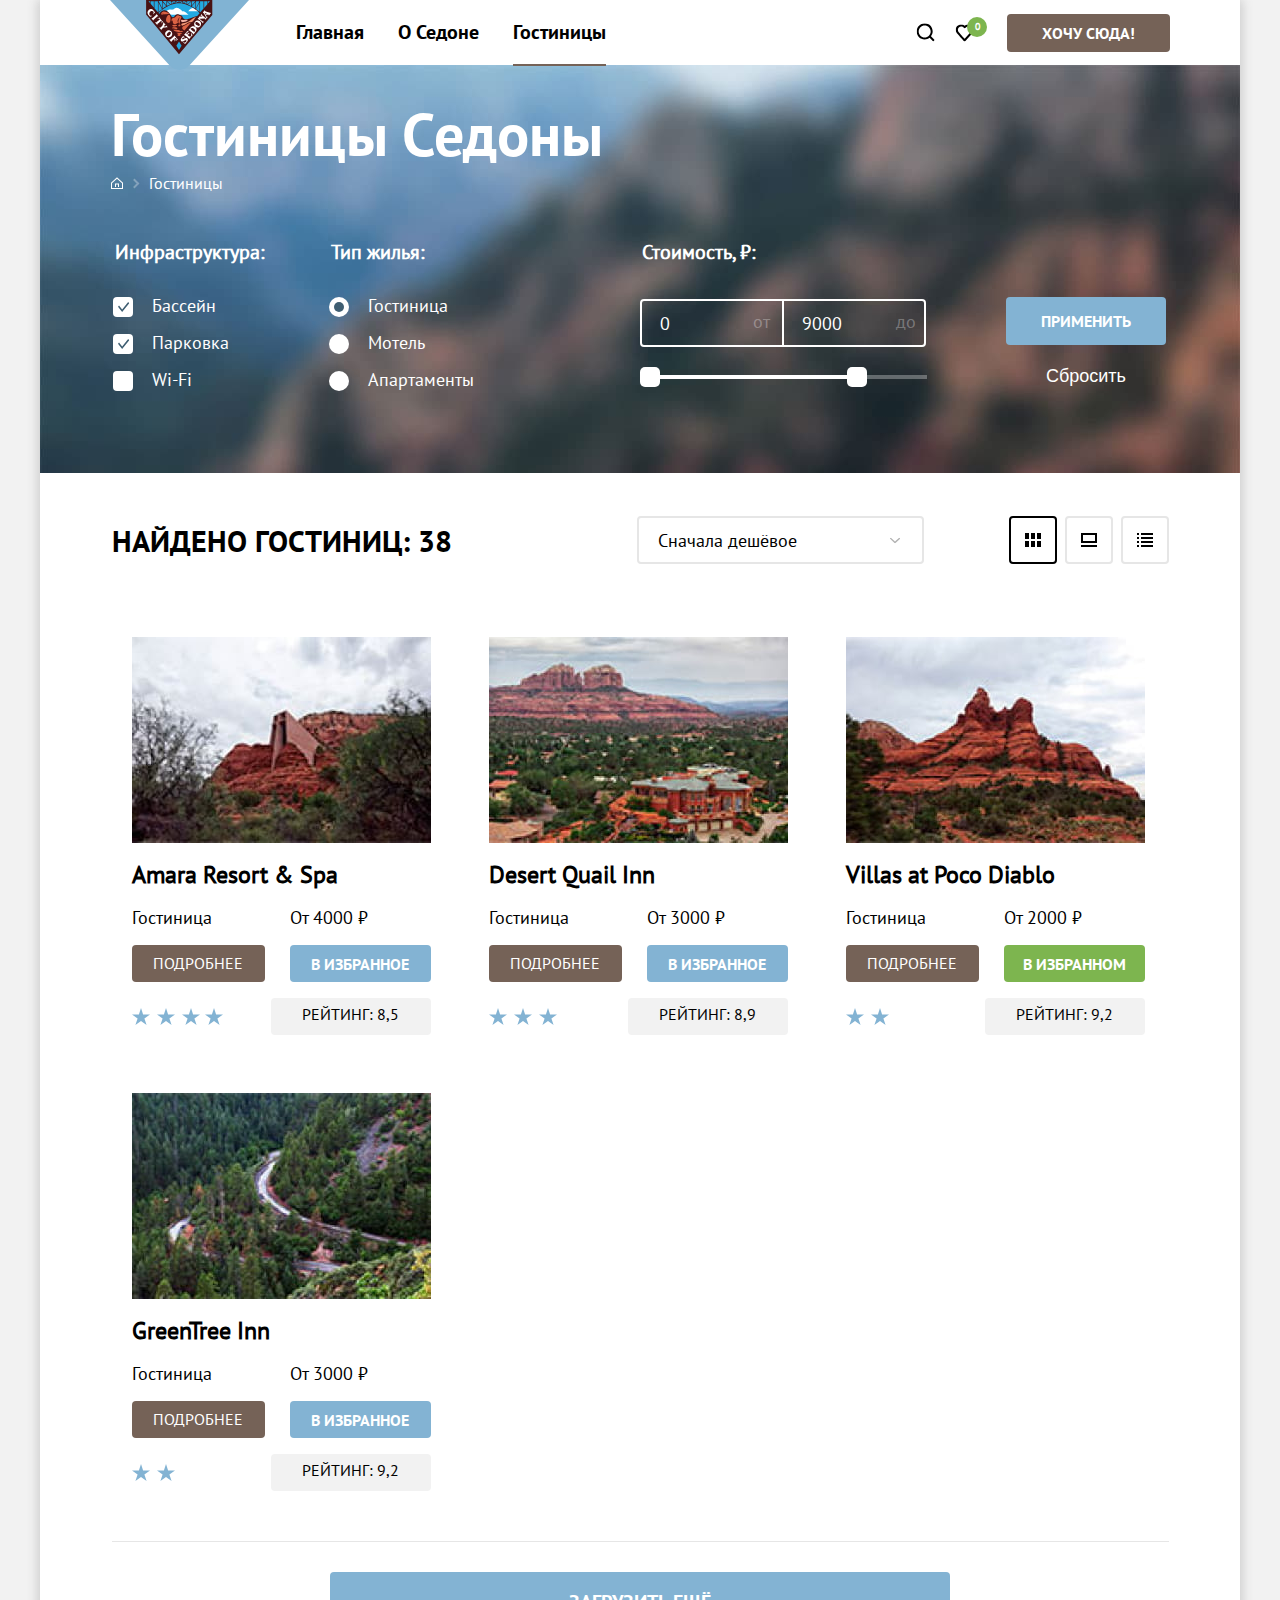
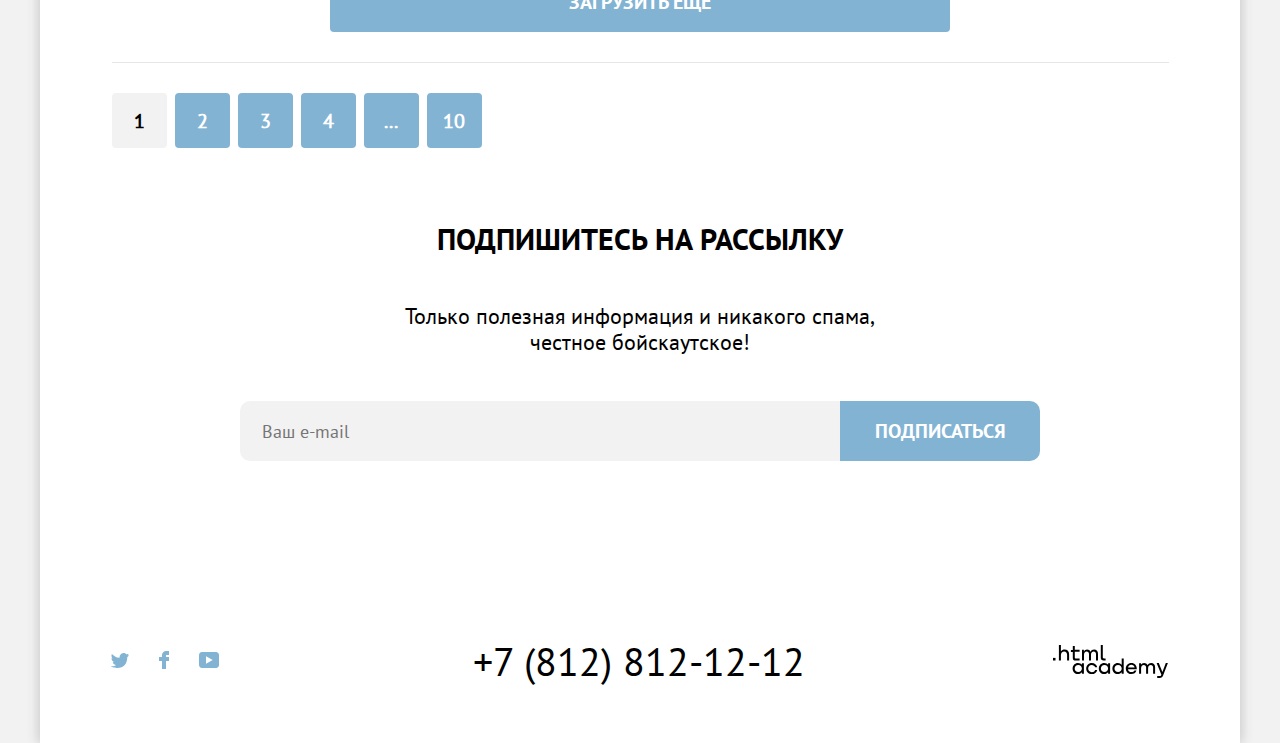
==== catalog.html @ f2a457c6 "Сделала perfectPixel" ====
<!DOCTYPE html>
<html lang="ru">
  <head>
    <meta charset="utf-8">
    <title>Каталог</title>
    <link rel="stylesheet" href="styles/styles.css">
  </head>
  <body>
    <div class="container">
      <header class="page-header">
        <nav class="navigation">
          <a class="logo" href="index.html">
            <span class="visually-hidden">
              Логотип
            </span>
            <img src="image/logo.svg" width="139" height="70" alt="Логотип Седона.">
          </a>
        <ul class="navigation-list">
          <li class="navigation-item">
            <a class="navigation-link" href="index.html">Главная</a>
          </li>
          <li class="navigation-item">
            <a class="navigation-link" href="about.sedona">О Седоне</a>
          </li>
          <li class="navigation-item navigation-item-catalog-current">
            <a class="navigation-link navigation-link-current" href="catalog.html">Гостиницы</a>
          </li>
        </ul>
        <ul class="navigation-user">
          <li class="user-item">
            <a class="navigation-link" href="search.html">
              <span class="visually-hidden">
                Поиск
              </span>
              <svg width="19" height="19" viewBox="0 0 19 19" fill="none" xmlns="http://www.w3.org/2000/svg">
                <g clip-path="url(#clip0_18711_1020)">
                <path d="M18.6821 16.9114L14.9821 13.2114C15.9821 11.9114 16.6821 10.2114 16.6821 8.31142C16.6821 3.91142 13.0821 0.311417 8.68207 0.311417C4.28207 0.311417 0.682068 4.01142 0.682068 8.41142C0.682068 12.8114 4.28207 16.4114 8.68207 16.4114C10.4821 16.4114 12.1821 15.8114 13.5821 14.7114L17.2821 18.4114L18.6821 16.9114ZM8.68207 14.4114C5.38207 14.4114 2.68207 11.7114 2.68207 8.41142C2.68207 5.11142 5.38207 2.41142 8.68207 2.41142C11.9821 2.41142 14.6821 5.11142 14.6821 8.41142C14.6821 11.7114 11.9821 14.4114 8.68207 14.4114Z" fill="black"/>
                </g>
                <defs>
                <clipPath id="clip0_18711_1020">
                <rect width="18" height="18" fill="white" transform="translate(0.682068 0.411423)"/>
                </clipPath>
                </defs>
                </svg>
            </a>
          </li>
          <li class="user-item  user-item-likes">
            <a class="navigation-link" href="#">
              <span class="visually-hidden">
                Нравится
              </span>
              <svg width="19" height="18" viewBox="0 0 19 18" fill="none" xmlns="http://www.w3.org/2000/svg">
                <g clip-path="url(#clip0_18711_1027)">
                <path d="M9.58207 17.4114C9.28207 17.4114 8.98207 17.3114 8.78207 17.0114C3.38207 10.9114 2.08207 9.51142 1.78207 9.11142C1.08207 8.21142 0.682068 7.01142 0.682068 5.81142C0.682068 2.81142 3.08207 0.411423 6.18207 0.411423C7.48207 0.411423 8.68207 0.911423 9.68207 1.71142C10.6821 0.911423 11.9821 0.411423 13.1821 0.411423C16.1821 0.411423 18.6821 2.81142 18.6821 5.81142C18.6821 7.11142 18.1821 8.31142 17.3821 9.21142L10.3821 17.1114C10.1821 17.3114 9.98207 17.4114 9.58207 17.4114ZM3.58207 7.91142C3.88207 8.31142 7.08207 11.9114 9.68207 14.8114L15.8821 7.81142C16.3821 7.31142 16.5821 6.61142 16.5821 5.81142C16.5821 4.01142 15.0821 2.51142 13.2821 2.51142C12.2821 2.51142 11.2821 3.01142 10.5821 3.81142C10.2821 4.11142 9.98207 4.21142 9.68207 4.21142C9.38207 4.21142 9.08207 4.01142 8.88207 3.81142C8.18207 3.01142 7.18207 2.51142 6.18207 2.51142C4.38207 2.51142 2.88207 4.01142 2.88207 5.81142C2.78207 6.71142 3.18207 7.41142 3.58207 7.91142C3.48207 7.91142 3.48207 7.91142 3.58207 7.91142Z" fill="black"/>
                </g>
                <defs>
                <clipPath id="clip0_18711_1027">
                <rect width="18" height="17" fill="white" transform="translate(0.682068 0.411423)"/>
                </clipPath>
                </defs>
              </svg>
            </a>
            <span class="counter">
              0
            </span>
          </li>
          <li  class="user-item">
            <a class="navigation-link navigation-link popup" href="catalog.html">Хочу сюда!</a>
          </li>

        </ul>
      </nav>
      </header>
    <main class="main-container main-inner">
        <section class="filters">
            <h1 class="inner-title">Гостиницы Седоны</h1>
            <ul class="breadcrumbs-list">
                <li class="breadcrumbs-item breadcrumbs-item-main">
                    <a class="breadcrumbs-link" href="index.html">
                        <span class="visually-hidden">Главная</span>
                        <img src="image/nav-home.svg" width="12" height="12" alt="Иконка-дом.">
                    </a>
                </li>
                <li class="breadcrumbs-item">
                    <a class="breadcrumbs-link">Гостиницы</a>
                </li>
            </ul>
            <form class="catalog-filter" action="https://echo.htmlacademy.ru/" method="get">
                <fieldset class="catalog-filter-group infrastructure">
                  <legend class="catalog-filter-title">Инфраструктура:</legend>
                  <ul class="catalog-filter-list">
                    <li class="catalog-filter-item">
                      <label class="control">
                        <input class="visually-hidden control-input" type="checkbox" name="swimming-pool" checked>
                        <span class="control-mark">
                        </span>
                        <span class="control-label">
                          Бассейн
                        </span>
                      </label>
                    </li>
                    <li class="catalog-filter-item">
                      <label class="control">
                        <input class="visually-hidden control-input" type="checkbox" name="parking" checked>
                        <span class="control-mark">
                        </span>
                        <span class="control-label">
                          Парковка
                        </span>
                      </label>
                    </li>
                    <li class="catalog-filter-item">
                      <label class="control">
                        <input class="visually-hidden control-input" type="checkbox" name="wi-fi">
                        <span class="control-mark">
                        </span>
                        <span class="control-label">
                          Wi-Fi
                        </span>
                      </label>
                    </li>
                  </ul>
                </fieldset>
                <fieldset class="catalog-filter-group">
                    <legend class="catalog-filter-title type-housing">Тип жилья:</legend>
                    <ul class="catalog-filter-list">
                        <li class="catalog-filter-item">
                            <label class="control">
                              <input class="visually-hidden control-input" type="radio" name="type-of-accommodation" value="mini-hotel" checked>
                              <span class="control-mark">
                              </span>
                              <span class="control-label">
                                Гостиница
                              </span>
                            </label>
                        </li>
                        <li class="catalog-filter-item">
                            <label class="control">
                              <input class="visually-hidden control-input" type="radio" name="type-of-accommodation" value="hotel">
                              <span class="control-mark">
                              </span>
                              <span class="control-label">
                                Мотель
                              </span>
                            </label>
                        </li>
                        <li class="catalog-filter-item">
                            <label class="control">
                              <input class="visually-hidden control-input" type="radio" name="type-of-accommodation" value="apartments">
                              <span class="control-mark">
                              </span>
                              <span class="control-label">
                                Апартаменты
                              </span>
                            </label>
                        </li>
                    </ul>
                </fieldset>
                <fieldset class="catalog-filter-group price-filter">
                    <legend class="catalog-filter-title title-price">Стоимость, ₽:</legend>
                    <div class="range">
                      <div class="range-wrapper-inputs">
                        <label class="catalog-filter-label">
                          <input class="range-input range-input-min" type="number" min="0" value="0" name="min-price">
                          <span class="explanation">
                            от
                          </span>
                        </label>
                        <label class="catalog-filter-label">
                          <input class="range-input range-input-max" type="number" value="9000" name="max-price">
                          <span class="explanation">
                            до
                          </span>
                        </label>
                      </div>
                      <div class="range-scale">
                        <div class="range-bar">
                          <button class="range-toggle toggle-min">
                            <span class="visually-hidden">Изменить минимальную цену.</span>
                          </button>
                          <button class="range-toggle toggle-max">
                            <span class="visually-hidden">Изменить максимальную цену.</span>
                          </button>
                        </div>
                      </div>
                    </div>
                    </fieldset>
                <div class="button-filters">
                  <button class="button apply-filters" type="submit">Применить</button>
                  <button class="button light" type="reset">Сбросить</button>
                </div>
            </form>
        </section>
        <section class="catalog-hotel">
          <div class="catalog-hotel-management">
            <h2 class="secondary-title catalog-hotel-title">Найдено гостиниц: 38</h2>
            <select class="select-control" aria-label="Сортировка">
                <option value=" option-control cheap">Сначала дешёвое</option>
                <option value="option-control popular">Сначала популярное</option>
                <option value="option-control expensive">Сначала дорогое</option>
            </select>
                <a class="button-view selected" href="#">
                  <svg width="16" height="14" viewBox="0 0 16 14" fill="none" xmlns="http://www.w3.org/2000/svg">
                    <path d="M4 0H0V6H4V0Z" fill="black"/>
                    <path d="M16 0H12V6H16V0Z" fill="black"/>
                    <path d="M10 0H6V6H10V0Z" fill="black"/>
                    <path d="M4 8H0V14H4V8Z" fill="black"/>
                    <path d="M16 8H12V14H16V8Z" fill="black"/>
                    <path d="M10 8H6V14H10V8Z" fill="black"/>
                  </svg>
                </a>
                <a class="button-view" href="#">
                  <svg width="16" height="14" viewBox="0 0 16 14" fill="none" xmlns="http://www.w3.org/2000/svg">
                    <path d="M16 12H0V14H16V12Z" fill="black"/>
                    <path d="M14 2V8H2V2H14ZM16 0H0V10H16V0Z" fill="black"/>
                  </svg>
                </a>
                <a class="button-view" href="#">
                  <svg width="16" height="14" viewBox="0 0 16 14" fill="none" xmlns="http://www.w3.org/2000/svg">
                    <path d="M2 0H0V2H2V0Z" fill="black"/>
                    <path d="M16 0H4V2H16V0Z" fill="black"/>
                    <path d="M2 4H0V6H2V4Z" fill="black"/>
                    <path d="M16 4H4V6H16V4Z" fill="black"/>
                    <path d="M2 8H0V10H2V8Z" fill="black"/>
                    <path d="M16 8H4V10H16V8Z" fill="black"/>
                    <path d="M2 12H0V14H2V12Z" fill="black"/>
                    <path d="M16 12H4V14H16V12Z" fill="black"/>
                  </svg>
                </a>
          </div>
            <ul class="hotel-list">
                <li class="hotel-item">
                  <a class="foto" href="#">
                    <img class="foto-hotel" src="image/Amara Resort & Spa.jpg" width="299" height="206" style="display: block;" alt="фото Амара резорт-спа.">
                  </a>
                  <h3 class="name-hotel">Amara Resort & Spa</h3>
                  <div class="price">
                    <p class="description-hotel">Гостиница</p>
                    <p class="description-hotel">От 4000 <span class="rub">₽</span></p>
                  </div>
                  <div class="link-detailed">
                    <a class="detailed-hotel" href="#">Подробнее</a>
                    <button class="button favourites">В избранное</button>
                  </div>
                  <div class="estimation">
                    <img class="logo-rating" src="image/stars-4.svg" width="91" height="17" alt="четыре звезды.">
                    <span class="raiting">Рейтинг: 8,5</span>
                  </div>
                </li>
                <li class="hotel-item">
                  <figure class="foto">
                    <img class="foto-hotel" src="image/Desert Quail Inn.jpg" width="299" height="206" style="display: block;" alt="фото Дезет Квеил ин.">
                  </figure>
                  <h3 class="name-hotel">Desert Quail Inn</h3>
                  <div class="price">
                    <p class="description-hotel">Гостиница</p>
                    <p class="description-hotel">От 3000 ₽</p>
                  </div>
                  <div class="link-detailed">
                    <a class="detailed-hotel" href="#">Подробнее</a>
                    <button class="button favourites">В избранное</button>
                  </div>
                  <div class="estimation">
                    <img class="logo-rating" src="image/stars-3.svg" width="68" height="17" alt="три звезды.">
                    <span class="raiting">Рейтинг: 8,9</span>
                  </div>
                </li>
                <li class="hotel-item">
                  <figure class="foto">
                    <img class="foto-hotel" src="image/Villas at Poco Diablo.jpg" width="299" height="206" style="display: block;" alt="фото Виллас эт поко диабло.">
                  </figure>
                  <h3 class="name-hotel">Villas at Poco Diablo</h3>
                  <div class="price">
                    <p class="description-hotel">Гостиница</p>
                    <p class="description-hotel">От 2000 ₽</p>
                  </div>
                  <div class="link-detailed">
                    <a class="detailed-hotel" href="#">Подробнее</a>
                    <button class="button favourites active">В избранном</button>
                  </div>
                  <div class="estimation">
                    <img class="logo-rating" src="image/stars-2.svg" width="43" height="17" alt="две звезды.">
                    <span class="raiting">Рейтинг: 9,2</span>
                  </div>
                </li>
                <li class="hotel-item">
                  <figure class="foto">
                    <img class="foto-hotel" src="image/GreenTree Inn.jpg" width="299" height="206" style="display: block;" alt="фото Гринтри ин.">
                  </figure>
                  <h3 class="name-hotel">GreenTree Inn</h3>
                  <div class="price">
                    <p class="description-hotel">Гостиница</p>
                    <p class="description-hotel">От 3000 ₽</p>
                  </div>
                  <div class="link-detailed">
                    <a class="detailed-hotel" href="#">Подробнее</a>
                    <button class="button favourites">В избранное</button>
                  </div>
                  <div class="estimation">
                    <img class="logo-rating" src="image/stars-2.svg" width="43" height="17" alt="две звезды.">
                    <span class="raiting">Рейтинг: 9,2</span>
                  </div>
                </li>
            </ul>
            <div class="pagination-show-more-container">
              <button class="button pagination-show-more" type="button">Загрузить ещё</button>
            </div>
            <ul class="pagination">
              <li class="pagination-item">
                <a class="pagination-link pagination-prev pagination-disabled">1</a>
              </li>
              <li class="pagination-item">
                  <a class="pagination-link" href="#">2</a>
                </li>
                <li class="pagination-item">
                    <a class="pagination-link" href="#">3</a>
                </li>
                <li class="pagination-item">
                    <a class="pagination-link" href="#">4</a>
                </li>
                <li class="pagination-item">
                    <a class="pagination-link" href="#">...</a>
                </li>
                <li class="pagination-item">
                    <a class="pagination-link" href="#">10</a>
                </li>
            </ul>
        </section>
        <section class="subscription-catalog">
            <h2 class="secondary-title subscription-title">Подпишитесь на рассылку</h2>
            <p class="light-note light-note-catalog">
                Только полезная информация и никакого спама, честное бойскаутское!
            </p>
            <form class="subscription-form subscription-form-catalog" action="https://echo.htmlacademy.ru/" method="post">
                <label for="subscription-email">
                    <span class="visually-hidden">
                        email
                    </span>
                </label>
                <input class="field"  placeholder="Ваш e-mail" type="email" name="subscription-email" id="subscription-email">
                <button class="button subscription-email" type="submit">
                    Подписаться
                </button>
            </form>
        </section>
    </main>
    <footer class="page-footer">
      <section class="footer-social">
        <h2 class="social-title">
          <span class="visually-hidden">
            социальные сети
          </span>
        </h2>
        <ul class="footer-social-list">
          <li class="footer-social-item">
            <a class="button-social" href="https://twitter.com/htmlacademy_ru">
              <span class="visually-hidden">Твиттер</span>
              <svg class="footer-social-icon" width="18" height="15" viewBox="0 0 18 15" fill="none" xmlns="http://www.w3.org/2000/svg">
                <g clip-path="url(#clip0_18711_1512)">
                <path d="M11.6 0.200056C13.4 -0.299944 14.8 0.500056 15.4 1.40006C16.1 1.20006 16.8 0.900056 17.5 0.700056C17.5 1.60006 16.9 2.20006 16.6 2.50006C17.3 2.60006 18 1.90006 18 1.90006C17.8 2.90006 16.9 3.70006 16.3 3.90006C16.1 10.7001 13 15.1001 5.7 15.0001C5.1 15.0001 5.8 15.0001 5.2 15.0001C4.8 15.0001 0.8 14.5001 0 13.1001C2.4 13.3001 4.1 12.7001 5 11.9001C4 11.6001 2.1 11.5001 1.8 9.00006C2.2 9.10006 2.4 9.20006 3.1 9.10006C1.8 8.30006 0.4 7.50006 0.5 5.30006C0.8 5.60006 1.6 5.80006 1.9 5.80006C1.1 5.60006 -0.2 2.50006 0.9 0.900056C2.8 2.80006 4.9 4.50006 8.5 4.70006C8.7 2.30006 9.7 0.800056 11.6 0.200056Z" />
                </g>
                <defs>
                <clipPath id="clip0_18711_1512">
                <rect width="18" height="15" />
                </clipPath>
                </defs>
                </svg>
            </a>
          </li>
          <li class="footer-social-item">
            <a class="button-social" href="https://www.facebook.com/htmlacademy">
              <span class="visually-hidden">Фейсбук</span>
              <svg class="footer-social-icon" width="10" height="18" viewBox="0 0 10 18" fill="none" xmlns="http://www.w3.org/2000/svg">
                <path d="M7 0C4.8 0 3 1.8 3 4V6H0V10H3V18H7V10H10V6H7V4H10V0H7Z" />
                </svg>
            </a>
          </li>
          <li class="footer-social-item">
            <a class="button-social" href="https://www.youtube.com/c/HTMLAcademyRUS">
              <span class="visually-hidden">Ютуб</span>
              <svg class="footer-social-icon" width="20" height="16" viewBox="0 0 20 16" fill="none" xmlns="http://www.w3.org/2000/svg">
                <g clip-path="url(#clip0_18711_1528)">
                <path d="M17 0H2.9C1.2 0 0 1.5 0 3.2V12.7C0 14.5 1.2 16 2.9 16H17.2C18.7 16 20.1 14.5 20.1 12.8V3.2C19.9 1.5 18.7 0 17 0ZM7 11.8V4.2L13.7 8L7 11.8Z" />
                </g>
                <defs>
                <clipPath id="clip0_18711_1528">
                <rect width="20" height="16" />
                </clipPath>
                </defs>
                </svg>
            </a>
          </li>
        </ul>
      </section>
      <a class="contacts-phone" href="tel:88128121212">+7 (812) 812-12-12</a>
      <section class="html-link">
        <a class="htmlacademy-link" href="https://htmlacademy.ru/">
          <svg class="htmlacademy-link-icon" width="115" height="34" viewBox="0 0 115 34" fill="none" xmlns="http://www.w3.org/2000/svg">
            <path d="M0 12.9V15.5H2.5V12.9H0Z" />
            <path d="M11.6 4.5C10 4.5 8.80002 5.2 8.00002 6.2H7.90002V0H5.90002V15.5H7.90002V10.2C7.90002 8.1 9.20002 6.6 11.2 6.6C13 6.6 14.1 8 14.1 9.8V15.5H16.1V9.4C16.2 6.4 14.3 4.5 11.6 4.5Z" "/>
            <path d="M26.6 4.79998H21.8V1.09998H19.8V4.89998H17.9V6.89998H19.8V12.9C19.8 14.6 20.8 15.6 22.5 15.6H26.6V13.6H22.9C22.2 13.6 21.8 13.2 21.8 12.5V6.79998H26.6V4.79998Z" />
            <path d="M41.1 4.59998C39.5 4.59998 38.2 5.39998 37.6 6.69998H37.5C36.9 5.49998 35.7 4.59998 34.1 4.59998C32.7 4.59998 31.6 5.39998 31 6.39998H30.9V4.79998H29V15.4H31V9.99998C31 7.99998 32 6.49998 33.6 6.49998C35.1 6.49998 36 7.49998 36 9.09998V15.4H38V9.79998C38 7.39998 39.4 6.49998 40.6 6.49998C42.1 6.49998 43 7.49998 43 9.09998V15.4H45V8.89998C45.1 6.39998 43.6 4.59998 41.1 4.59998Z" />
            <path d="M47.8 12.7C47.8 14.4 48.8 15.4 50.6 15.4H52.6V13.4H50.9001C50.2001 13.4 49.8 13 49.8 12.3V0H47.8V12.7Z" />
            <path d="M28.9 19.7C28 18.6 26.7 17.9 25 17.9C21.9 17.9 19.6 20.2 19.6 23.5C19.6 26.8 21.9 29.1 25 29.1C26.8 29.1 28 28.3 28.8 27.2H28.9V28.8H30.9V18.2H28.9V19.7ZM25.3 27.1C23.1 27.1 21.7 25.5 21.7 23.5C21.7 21.5 23.1 19.9 25.3 19.9C27.5 19.9 28.9 21.5 28.9 23.5C28.9 25.4 27.5 27.1 25.3 27.1Z" />
            <path d="M44.2 22C43.7 19.6 41.5999 17.9 38.7999 17.9C35.3999 17.9 33.2 20.4 33.2 23.5C33.2 26.6 35.3999 29.1 38.7999 29.1C41.5999 29.1 43.7 27.3 44.2 24.9H42.0999C41.6999 26.2 40.3999 27.2 38.7999 27.2C36.5999 27.2 35.2 25.6 35.2 23.6C35.2 21.6 36.5999 20 38.7999 20C40.3999 20 41.5999 21 42.0999 22.2H44.2V22Z" />
            <path d="M55.1 19.7C54.2 18.6 52.9001 17.9 51.2001 17.9C48.1001 17.9 45.8 20.2 45.8 23.5C45.8 26.8 48.1001 29.1 51.2001 29.1C53.0001 29.1 54.2 28.3 55 27.2H55.1V28.8H57.1V18.2H55.1V19.7ZM51.5 27.1C49.3 27.1 47.9001 25.5 47.9001 23.5C47.9001 21.5 49.3 19.9 51.5 19.9C53.7 19.9 55.1 21.5 55.1 23.5C55.1 25.4 53.6 27.1 51.5 27.1Z" />
            <path d="M68.7 19.8C67.8 18.7 66.5 17.9 64.8 17.9C61.7 17.9 59.4 20.2 59.4 23.5C59.4 26.8 61.6 29.1 64.8 29.1C66.5 29.1 67.8 28.3 68.6 27.3H68.7V28.8H70.7V13.4H68.7V19.8ZM65.1 27.1C62.9 27.1 61.5 25.5 61.5 23.5C61.5 21.5 62.9 19.9 65.1 19.9C67.3 19.9 68.7 21.5 68.7 23.5C68.6 25.5 67.2 27.1 65.1 27.1Z" />
            <path d="M78.3 17.9C75 17.9 72.8 20.4 72.8 23.5C72.8 26.5 74.9 29.1 78.3 29.1C80.8 29.1 82.8 27.8 83.5 25.5H81.4C80.9 26.5 79.8 27.1 78.4 27.1C76.5 27.1 75.1 25.8 75 24.2H83.8C84 20.6 81.8 17.9 78.3 17.9ZM78.3 19.8C80 19.8 81.3 20.8 81.6 22.4H75.1C75.4 20.9 76.6 19.8 78.3 19.8Z" />
            <path d="M98.2 17.9C96.6 17.9 95.3 18.7 94.6 19.9H94.5C93.9 18.7 92.7 17.9 91.1 17.9C89.7 17.9 88.6 18.6 88 19.7V18.2H86.1V28.8H88.1V23.4C88.1 21.4 89.1 20 90.7 19.9C92.2 19.9 93.1 20.9 93.1 22.5V28.8H95.1V23.2C95.1 20.8 96.5 19.9 97.7 19.9C99.2 19.9 100.1 20.9 100.1 22.5V28.8H102.1V22.3C102.2 19.7 100.7 17.9 98.2 17.9Z" />
            <path d="M109.4 27L105.8 18.1H103.6L108.4 29.7C108.1 30.6 107.7 30.9 106.7 30.9H104.2V32.9H106.7C108.5 32.9 109.5 32.1 110.2 30.3L114.9 18.1H112.8L109.4 27Z" />
            </svg>
        </a>
      </section>
    </footer>
    <div class="modal-container modal-container-close">
      <div class="modal modal-hotel-search">
        <section class="modal-content">
          <button class="modal-close-button">
            <span class="visually-hidden">Закрыть</span>
          </button>
          <h2 class="modal-title">Поиск гостиницы в Седоне</h2>
          <form class="modal-input-form" action="https://echo.htmlacademy.ru/" method="get">
            <ul class="modal-input-list">
              <li class="modal-input-item data-start">
                <label for="start" class="label-input">
                  Дата заезда:
                </label>
                <div class="modal-input-container">
                  <input class="modal-input modal-input-date" type="date" id="start" name="trip-start" value="27 апреля 2021">
                  <span class="container-calendar">
                    <svg class="calendar" width="15" height="15" viewBox="0 0 15 15" fill="none" xmlns="http://www.w3.org/2000/svg">
                      <path d="M5.5 10C5.8 10 6 9.8 6 9.5C6 9.2 5.8 9 5.5 9C5.2 9 5 9.2 5 9.5C5 9.8 5.2 10 5.5 10Z" />
                      <path d="M14 2H12V0H11V2H4V0H3V2H1C0.4 2 0 2.4 0 3V6V7V14C0 14.5 0.4 15 1 15H14C14.5 15 15 14.5 15 14V7V6V3C15 2.4 14.5 2 14 2ZM14 14H1V7H14V14ZM1 6V3H3V5H4V3H11V5H12V3H14V6H1Z" />
                      <path d="M7.5 10C7.8 10 8 9.8 8 9.5C8 9.2 7.8 9 7.5 9C7.2 9 7 9.2 7 9.5C7 9.8 7.2 10 7.5 10Z" />
                      <path d="M9.5 10C9.8 10 10 9.8 10 9.5C10 9.2 9.8 9 9.5 9C9.2 9 9 9.2 9 9.5C9 9.8 9.2 10 9.5 10Z" />
                      <path d="M5.5 11C5.2 11 5 11.2 5 11.5C5 11.8 5.2 12 5.5 12C5.8 12 6 11.8 6 11.5C6 11.2 5.8 11 5.5 11Z" />
                      <path d="M3.5 10C3.8 10 4 9.8 4 9.5C4 9.2 3.8 9 3.5 9C3.2 9 3 9.2 3 9.5C3 9.8 3.2 10 3.5 10Z" />
                      <path d="M3.5 11C3.2 11 3 11.2 3 11.5C3 11.8 3.2 12 3.5 12C3.8 12 4 11.8 4 11.5C4 11.2 3.8 11 3.5 11Z" />
                      <path d="M7.5 11C7.2 11 7 11.2 7 11.5C7 11.8 7.2 12 7.5 12C7.8 12 8 11.8 8 11.5C8 11.2 7.8 11 7.5 11Z" />
                      <path d="M9.5 11C9.2 11 9 11.2 9 11.5C9 11.8 9.2 12 9.5 12C9.8 12 10 11.8 10 11.5C10 11.2 9.8 11 9.5 11Z" />
                      <path d="M11.5 10C11.8 10 12 9.8 12 9.5C12 9.2 11.8 9 11.5 9C11.2 9 11 9.2 11 9.5C11 9.8 11.2 10 11.5 10Z" />
                      <path d="M11.5 11C11.2 11 11 11.2 11 11.5C11 11.8 11.2 12 11.5 12C11.8 12 12 11.8 12 11.5C12 11.2 11.8 11 11.5 11Z" />
                    </svg>
                  </span>
                </div>
                <span class="comment-message error">
                  Мы не можем отправить вас в прошлое.
                </span>
              </li>
              <li class="modal-input-item data-end">
                <label for="end" class="label-input">
                  Дата выезда:
                </label>
                <div class="modal-input-container">
                  <input class="modal-input modal-input-date" type="date" id="end" name="trip-end" value="1 сентября 2022">
                  <span class="container-calendar">
                    <svg class="calendar" width="15" height="15" viewBox="0 0 15 15" fill="none" xmlns="http://www.w3.org/2000/svg">
                      <path d="M5.5 10C5.8 10 6 9.8 6 9.5C6 9.2 5.8 9 5.5 9C5.2 9 5 9.2 5 9.5C5 9.8 5.2 10 5.5 10Z" />
                      <path d="M14 2H12V0H11V2H4V0H3V2H1C0.4 2 0 2.4 0 3V6V7V14C0 14.5 0.4 15 1 15H14C14.5 15 15 14.5 15 14V7V6V3C15 2.4 14.5 2 14 2ZM14 14H1V7H14V14ZM1 6V3H3V5H4V3H11V5H12V3H14V6H1Z" />
                      <path d="M7.5 10C7.8 10 8 9.8 8 9.5C8 9.2 7.8 9 7.5 9C7.2 9 7 9.2 7 9.5C7 9.8 7.2 10 7.5 10Z" />
                      <path d="M9.5 10C9.8 10 10 9.8 10 9.5C10 9.2 9.8 9 9.5 9C9.2 9 9 9.2 9 9.5C9 9.8 9.2 10 9.5 10Z" />
                      <path d="M5.5 11C5.2 11 5 11.2 5 11.5C5 11.8 5.2 12 5.5 12C5.8 12 6 11.8 6 11.5C6 11.2 5.8 11 5.5 11Z" />
                      <path d="M3.5 10C3.8 10 4 9.8 4 9.5C4 9.2 3.8 9 3.5 9C3.2 9 3 9.2 3 9.5C3 9.8 3.2 10 3.5 10Z" />
                      <path d="M3.5 11C3.2 11 3 11.2 3 11.5C3 11.8 3.2 12 3.5 12C3.8 12 4 11.8 4 11.5C4 11.2 3.8 11 3.5 11Z" />
                      <path d="M7.5 11C7.2 11 7 11.2 7 11.5C7 11.8 7.2 12 7.5 12C7.8 12 8 11.8 8 11.5C8 11.2 7.8 11 7.5 11Z" />
                      <path d="M9.5 11C9.2 11 9 11.2 9 11.5C9 11.8 9.2 12 9.5 12C9.8 12 10 11.8 10 11.5C10 11.2 9.8 11 9.5 11Z" />
                      <path d="M11.5 10C11.8 10 12 9.8 12 9.5C12 9.2 11.8 9 11.5 9C11.2 9 11 9.2 11 9.5C11 9.8 11.2 10 11.5 10Z" />
                      <path d="M11.5 11C11.2 11 11 11.2 11 11.5C11 11.8 11.2 12 11.5 12C11.8 12 12 11.8 12 11.5C12 11.2 11.8 11 11.5 11Z" />
                    </svg>
                  </span>
                </div>
                <span class="comment-message">
                  На эти даты есть свободные номера. Пока есть.
                </span>
              </li>
              <li class="modal-input-item item-adults">
                <label for="number-adults" class="label-input">
                  Взрослые:
                </label>
                <div class="modal-input-container">
                  <button class="modal-input-minus">
                    <svg  class="icon-modal-minus icon-modal-input" width="13" height="1" viewBox="0 0 13 1" fill="none" xmlns="http://www.w3.org/2000/svg">
                      <path d="M0 0L0 1L13 1V0L0 0Z" />
                    </svg>
                  </button>
                  <input class="modal-input modal-input-number" type="number" id="number-adults" name="number-adults" min="1" value="2">
                  <button class="modal-input-plus">
                    <svg class="icon-modal-plus icon-modal-input" width="13" height="13" viewBox="0 0 13 13" fill="none" xmlns="http://www.w3.org/2000/svg">
                        <path d="M13 6H7V0H6V6H0V7H6V13H7V7H13V6Z" />
                      </svg>
                  </button>
                </div>
                </li>
              <li class="modal-input-item item-children">
                <span class="form-label form-label-icon">
                  <label for="number-children" class="label-input">
                    Дети:
                  </label>
                  <span class="tooltip">
                    <button class="tooltip-toggle" type="button" aria-labelledby="tooltip-label">
                      <svg class="tooltip-icon" width="25" height="25" fill="none" xmlns="http://www.w3.org/2000/svg">
                        <circle cx="12.5" cy="12.5" r="12.5" />
                        <g clip-path="url(#a)" fill="#fff">
                          <path d="M12 17h1v-6h-1v6ZM13 8h-1v1h1V8Z"/>
                        </g>
                        <defs>
                          <clipPath id="a">
                            <path fill="#fff" transform="translate(12 8)" d="M0 0h1v9H0z"/>
                          </clipPath>
                        </defs>
                      </svg>
                    </button>
                    <span class="tooltip-text" role="tooltip" id="tooltip-label">
                      Укажите количество детей, которые будут с вами, возраст которых от 6 до 18 лет. Дети до 6 лет размещаются бесплатно.
                    </span>
                  </span>
                </span>
                <div class="modal-input-container">
                  <button class="modal-input-minus">
                    <svg  class="icon-modal-minus icon-modal-input" width="13" height="1" viewBox="0 0 13 1" fill="none" xmlns="http://www.w3.org/2000/svg">
                      <path d="M0 0L0 1L13 1V0L0 0Z" />
                    </svg>
                  </button>
                  <input class="modal-input modal-input-number" type="number" id="number-children" name="number-children" min="0" value="1">
                  <button class="modal-input-plus">
                    <svg class="icon-modal-plus icon-modal-input" width="13" height="13" viewBox="0 0 13 13" fill="none" xmlns="http://www.w3.org/2000/svg">
                        <path d="M13 6H7V0H6V6H0V7H6V13H7V7H13V6Z" />
                      </svg>
                  </button>
                </div>
              </li>
              <li class="modal-input-item item-submit">
                <input class="modal-input-submit" type="submit" name="send-data" value="Найти">
              </li>
            </ul>
          </form>
        </section>
      </div>
    </div>
  </div>
  </body>
</html>
---- styles/styles.css ----
@font-face {
  font-family: ptsans-400;
  font-weight: 400;
  font-style: normal;
  src: url("../fonts/ptsans-400.woff2") format("woff2");
  font-display: swap;
}
@font-face {
  font-family: ptsans-700;
  font-weight: 700;
  font-style: normal;
  src: url("../fonts/ptsans-700.woff2") format("woff2");
  font-display: swap;
}
@font-face {
  font-family: ptsans-400;
  font-weight: 400;
  font-style: italic;
  src: url("../fonts/ptsans-400.woff2") format("woff2");
  font-display: swap;
}
@font-face {
  font-family: ptsans-400;
  font-weight: 700;
  font-style: italic;
  src: url("../fonts/ptsans-700.woff2") format("woff2");
  font-display: swap;
}
body {
  margin: 0;
  display: flex;
  flex-direction: column;
  min-height: 100%;
  font-family: ptsans-400, sans-serif;
  font-size: 18px;
  line-height: 21px;
  background: #F2F2F2;
  color: #000000;
  text-align: center;
}
.visually-hidden {
  position: absolute;
  width: 1px;
  height: 1px;
  margin: -1px;
  padding: 0;
  border: 0;
  clip: rect(0 0 0 0);
  overflow: hidden;
}
.page-header {
  background: #FFFFFF;
  color: #000000;
  font-weight: 700;
  font-size: 20px;
  line-height: 26px;
}
.advantages-list{
  list-style-type:none;
  display: flex;
  flex-wrap: wrap;
  padding: 80px 0 0 0;
  margin: 0;
}
.advantage-picture {
  width: 800px;
  height: 384px;
  margin: 0px;
}
.advantage-picture img {
  width: 100%;
}
.block-advantage {
  display: flex;
}
.advantages-mini {
  list-style-type:none;
  display: flex;
  padding: 0px;
}
.footer-social-list{
  list-style-type:none;
  margin: 35px auto 55px 56px ;
  padding: 0;
  max-width: 157px;
  display: flex;
  flex-wrap: wrap;
  box-sizing: border-box;
}
.footer-social-item {
  display: flex;
  justify-content: space-between;
  box-sizing: border-box;
}
.button-social {
  padding: 15px 15px 15px 15px;
}
.htmlacademy-link {
  display: block;
  padding: 10px 10px 10px 10px;
  margin: 34px 62px 34px 0;
  box-sizing: border-box;
}
.subscription {
  min-height: 411px;
  background-color: #81B3D3;
  color: #ffffff;
  background-image: url("../image/background-mailing.jpg");
  background-size: 100% auto;
  background-repeat: no-repeat;
}
.subscription-catalog{
  color:#000000;
  background-size: 100% auto;
  background-repeat: no-repeat;
  background-color: #FFFFFF;
}
.field{
  background: #F2F2F2;
  border-radius: 10px 0 0 10px;
  border: 0;
  padding: 0 0 0 22px;
  height: 60px;
  font-family: ptsans-400, sans-serif;
  font-size: 18px;
  margin-right: 0;
}
.filters {
  min-height: 408px;
  background-color: #81B3D3;
  color: #ffffff;
  background-image: url("../image/catalog-background.jpg");
  background-size: 100% auto;
  background-repeat: no-repeat;
  text-align: left;
  font-weight: 400;
  padding: 0 71px;
}
.secondary-title {
  text-transform:uppercase;
  font-size: 30px;
  line-height: 36px;
  margin: 0 auto;
}
.sedona-title {
  padding-top: 63px;
  width: 720px;
  font-family: "ptsans-700", sans-serif;
}
.interested-title {
  padding-top: 91px;
}
.subscription-title{
  padding-top: 73px;
  font-family: "ptsans-700", sans-serif;
}
.subscription-title-catalog {
  padding-top: 94px;
  font-family: "ptsans-700", sans-serif;
  font-size: 30px;
  line-height: 36px;
}
.dark-note {
  margin: 0 auto;
  padding-top: 31px;
  font-size: 22px;
  line-height: 36px;
}
.inner-title {
  font-family: "ptsans-700", sans-serif;
  font-size: 60px;
  line-height: 68px;
  margin: 0;
  padding-top: 35px;
}
.breadcrumbs-list{
  font-size: 16px;
  line-height: 21px;
  list-style-type:none;
  display: flex;
  margin: 0;
  padding: 0;
  padding-top: 5px;
}
.catalog-filter-title{
  font-weight: 700;
  font-size: 20px;
  line-height: 26px;
}
.catalog-filter-list{
  list-style-type:none;
  padding-left: 0;
  margin-top: 30px;
}
.catalog-filter-item:not(:last-child) {
  padding-bottom:16px ;
}
.control-input{
  font-size: 18px;
  line-height: 23px;
  margin-right: 19px;
}
.note {
  font-size: 22px;
  line-height: 36px;
  color: #333333;
}
.light-note{
  font-size: 22px;
  line-height: 26px;
  max-width: 720px;
  margin: 0 auto;
  padding-top: 29px;
  padding-bottom:46px;
  width: 475px;
}
.light-note-catalog {
  margin: 0 auto;
  padding-top: 46px;
  padding-bottom:46px;
}
.catalog-hotel {
  text-align: left;
  width: 1057px;
  margin: 0 auto;
}
.catalog-hotel-title{
  margin: 0;
  display: block;
  margin: auto auto auto 0;
  line-height: 39px;
  font-size: 30px;
  font-family: "ptsans-700", sans-serif;
}
.select-control {
  box-sizing: border-box;
  margin-right: 85px;
  width: 287px;
  padding: 12px 75px 13px 19px;
  font: inherit;
  font-size: 18px;
  border: 2px solid #E6E6E6;
  border-radius: 4px;
  appearance: none;
  background-color: #FFFFFF;
  background-image: url("../image/arrow-select.svg");
  background-repeat: no-repeat;
  background-size: 12px 7px;
  background-position: right 21px center;
  -webkit-appearance: none;
  height: 48px;
}

.select-control:hover,
.select-control:focus {
  border: 2px solid #83B3D3;
}
.select-control:active {
  color: #E6E6E6;
  border: 2px solid #E6E6E6;
}
.light-text {
  background: #83B3D3;
  color: #FFFFFF;
  width: 400px;
  min-height: 384px;
  display: flex;
  flex-direction: column;
  padding-left: 90px;
  padding-right: 90px;
  box-sizing: border-box;
  justify-content: center;
}
.advantages-description {
  line-height: 21px;
  margin: 30px 0;
}
.advantages-description-black {
  margin: 20px 0 ;
}
.advantages-big{
  display: flex;
  flex-wrap: wrap;
}
.advantages-bridge {
  display: flex;
}
.dark-text {
  color:#000000;
  width: 400px;
  min-height: 384px;
  display: flex;
  flex-direction: column;
  box-sizing: border-box;
  justify-content: center;
}
.advantages-title {
  text-transform:uppercase;
  width: 200px;
  align-self: center;
  line-height: 28px;
  font-size: 24px;
  font-family: "ptsans-700", sans-serif;
  margin: 30px 0;
}
.advantages-title-black {
  width: 140px;
  margin-top: 23px;
  margin-bottom: 0;
}
.advantages-item-icon {
  align-self: center;
}
.advantages {
  background-color: #ffffff;
  margin:0;
}
.welcome {
  margin-top: -30px;
}
.promo{
  background-color: #E5E5E5;
  background: url("../image/polygonal.svg"), url("../image/background-welcome-sedona.jpg");
  background-repeat: no-repeat, no-repeat;
  background-position: left bottom 0, top center;
  background-size: 100% 57px, 100%;
  min-height: 485px;
  display: flex;
  justify-content: center;
  align-items: center;
}
.light-background{
  background: rgba(131, 179, 211, 0.12);
}
.translucent-background{
  background-color: rgba(131, 179, 211, 0.2);
}
.hotel-search-button{
  background-color: #756257;
  color: #FFFFFF;
  text-decoration: none;
  font-size: 20px;
  line-height: 36px;
  text-transform: uppercase;
  width: 575px;
  height: 60px;
  display: block;
  margin: 0 auto 91px;
  padding:15px 0 15px 0;
  box-sizing:border-box;
  text-align: center;
  border-radius: 10px;
}
.hotel-search-description{
  font-size: 22px;
  line-height: 26px;
  max-width: 580px;
  margin: 0 auto;
  padding-top: 29px;
  padding-bottom: 56px;
}
.hotel-search {
  background-color: #ffffff;
}
.apply-filters{
  font-family: "ptsans-700", sans-serif;
  font-weight: bold;
  font-size: 16px;
  line-height: 21px;
  text-transform: uppercase;
  background-color:#83B3D3;
  border:none;
  border-radius: 4px;
}
.light {
  font-size: 18px;
}
.contacts-phone{
  background: #FFFFFF;
  color: #000000;
  text-decoration: none;
  font-size: 40px;
  line-height: 40px;
  max-width: 720px;
  margin-top: 40px;
  max-height: 50px;
  box-sizing: border-box;
}
.hotel-list {
  list-style-type:none;
  display: flex;
  flex-wrap:wrap;
  margin: 0 0 30px 0;
  padding: 0;
  display: grid;
  grid-template-columns: 339px 339px 339px;
  gap: 18px;
}
.hotel-item{
  max-width: 339px;
  padding: 20px;
  display: grid;
  gap:16px;
}
.foto {
  margin: 0;
  display: block;
}
.name-hotel{
  font-weight: 700;
  font-size: 24px;
  line-height: 31px;
  margin: 0;
}
.description-hotel{
  font-family: "ptsans-400", sans-serif;
  font-size: 18px;
  line-height: 23px;
  margin: 0;
}
.raiting{
  font-size: 16px;
  line-height: 18px;
  text-transform: uppercase;
  background: #F2F2F2;
  width: 160px;
  height: 37px;
  border-radius: 4px;
  text-align: center;
  padding-top: 7px;
  box-sizing: border-box;
}
.detailed-hotel{
  font-size: 16px;
  line-height: 21px;
  text-transform: uppercase;
  text-decoration: none;
  background: #756257;
  color: #FFFFFF;
  height: 37px;
  display: flex;
  justify-content: center;
  align-items: center;
  border-radius: 4px;
}
.detailed-hotel:hover {
  background-color:  #615048;
}
.detailed-hotel:focus {
  background-color:  #615048;
  outline: 3px solid #83B3D3;
}
.detailed-hotel:active {
  background-color:  #615048;
  color: rgba(255, 255, 255, 0.3);
}
.estimation {
  display: grid;
  grid-template-columns: auto 160px;
  align-items: center;
}
.favourites{
  font-size: 16px;
  line-height: 18px;
  text-transform: uppercase;
  text-decoration: none;
  background-color:#83B3D3;
  color: #FFFFFF;
  border: none;
  border-radius: 4px;
  font-family: "ptsans-700", sans-serif;
}
.favourites.active {
  background-color: #7DB54F;
}
.favourites:hover {
  background-color: #68A2CA;
  border: 1px solid #756257;
}
.favourites:focus {
  background-color: #68A2CA;
  border: 3px solid #756257;
}
.favourites:active {
  background-color: #68A2CA;
  border: 1px solid #756257;
  color: rgba(255, 255, 255, 0.3);
}
.favourites.active:hover {
  background-color: #6C9E42;
  border: none;
}
.favourites.active:focus {
  background-color: #6C9E42;
}
.favourites.active:active {
  background-color: #6C9E42;
  color: rgba(255, 255, 255, 0.3);
  border: none;
}
.pagination-link:hover {
  background-color: #68A2CA;
}
.pagination-link:focus {
  background-color: #68A2CA;
  border: 3px solid #756257;
  box-sizing: border-box;
}
.pagination-link:active {
  background-color: #68A2CA;
  color: rgba(255, 255, 255, 0.3);
}
.pagination-show-more{
  display: block;
  box-sizing: border-box;
  width: 620px;
  height: 60px;
  background-color:#83B3D3;
  color: #FFFFFF;
  text-transform: uppercase;
  text-decoration: none;
  font-weight: 700;
  font-size: 20px;
  line-height: 26px;
  margin: 30px auto;
  border: none;
  border-radius: 4px;
  font-family: "ptsans-700", sans-serif;
}
.pagination-show-more-container {
  border-top: 1px solid #E6E6E6;
  border-bottom: 1px solid #E6E6E6;
}
.pagination{
  list-style-type:none;
  display: flex;
  flex-wrap: wrap;
  padding: 0;
  margin: 30px 0 0 0;
}
.pagination-item:not(:last-child) {
  margin-right: 8px;
}
.pagination-item .pagination-disabled{
  color: #000000;
  background-color:#F2F2F2;
}
.pagination-link {
  box-sizing: border-box;
  width: 55px;
  height: 55px;
  background-color: #83B3D3;
  color: #FFFFFF;
  text-decoration: none;
  font-weight: 700;
  font-size: 20px;
  line-height: 26px;
  text-transform: uppercase;
  text-decoration: none;
  display: flex;
  align-items: center;
  justify-content: center;
  border-radius: 4px;
}
html {
  height: 100%;
}
.main-container {
  flex-grow: 1;
  margin-top: -4px;
}
.navigation {
  display: flex;
  width: 1060px;
  margin: 0 auto;

}
.logo {
  margin: 0;
  margin-bottom: -7px;
  cursor: pointer;
}
.navigation-list {
  padding: 0;
  max-width: 500px;
  margin: 0 auto 0 30px;
  list-style-type:none;
  display: flex;
  flex-wrap: wrap;
}
.navigation-user {
  padding: 0;
  margin: 0;
  max-width: 300px;
  display: flex;
  flex-wrap: wrap;
  list-style-type:none;
  justify-content: flex-end;
  align-content: center;
}
.navigation-user .navigation-link {
  padding: 15px 10px;
}
.navigation-link {
  font-family: "ptsans-700", sans-serif;
  background: #FFFFFF;
  color: #000000;
  text-decoration: none;
  display: block;
  margin: 0;
  padding:19px 17px;
  display: block;
}
.navigation-link.popup {
  font-size: 16px;
  line-height: 20px;
  background-color: #756257;
  color: #FFFFFF;
  text-transform:uppercase;
  padding: 9px 35px;
  margin:7px 0 0 20px;
  border-radius: 4px;
}
.container {
  width: 1200px;
  margin: 0 auto;
  background-color: #ffffff;
  box-shadow: 3px 0 10px #D3D3D3, -3px 0 10px #D3D3D3;
}
.page-footer {
  display: flex;
  justify-content: space-between;
  margin: 0 auto;
  background-color: #ffffff;
  width: 1200px;
  box-sizing: border-box;
}
.catalog-filter{
  display: grid;
  gap: 6px;
  grid-template-columns: 210px 305px 362px 160px;
  margin-top: 45px;
}
.button-filters {
  display: grid;
  align-items: end;
  align-content: end;
  gap: 20px;
}
.button.apply-filters {
  height: 48px;
  color: #ffffff;
  padding: 0;
}
.button.light {
  height: 23px;
  padding: 0;
  margin-bottom: 20px;
  color: #ffffff;
  background-color: rgba(131, 179, 211, 0);
  border: none;
}
.price {
  display: grid;
  justify-items:start;
  grid-template-columns: 133px 141px;
  gap:25px;
}
.type-housing {
  max-width: 140px;
}
.infrastructure {
  max-width: 150px;
}
.catalog-hotel-management {
  display: flex;
  margin: 0;
  padding-top: 43px;
  padding-bottom: 53px;
}
.button-view {
  width: 48px;
  height: 48px;
  border:2px solid #E6E6E6;
  border-radius: 4px;
  display: flex;
  justify-content: center;
  align-items: center;
  box-sizing: border-box;
}
.button-view:hover {
  border: 2px solid #83B3D3;
}
.button-view:focus {
  border: 2px solid #83B3D3;
}
.selected {
  border: 2px solid #000000;
}
.foto:hover .foto-hotel{
  opacity: 0.6;
}
.foto:focus .foto-hotel{
  outline: 3px solid #83B3D3;
}
.foto:active .foto-hotel{
  opacity: 0.3;
}
.button-view:not(:last-child) {
  margin-right: 8px;
}
.subscription-form-catalog {
  margin-bottom: 140px;
}
.subscription-form {
  height: 60px;
  display: grid;
  grid-template-columns:  min-content 600px 200px;
  grid-template-rows: min-content;
  justify-content: center;
}
.catalog-filter-group {
  border: 0;
  padding: 0;
}
.price-from {
  height: 48px;
  border-radius: 5px 0 0 5px;
  align-self: end;
  padding: 0;
  padding-left: 10px;
  border: #ffffff;
}
.price-to {
  height: 48px;
  border-radius: 0 5px 5px 0;
  padding: 0;
  padding-left: 10px;
  border: #ffffff;
}
.input-price-group {
  display: grid;
  grid-template-columns: 143px 143px;
  grid-template-rows: 82px 40px ;
  align-items: end;
}
.range-price{
  grid-column: 1/3;
}
.link-detailed {
  display: grid;
  grid-template-columns: 133px 141px;
  gap:25px;
}
.navigation-link:hover {
  color: rgba(117, 98, 87, 1);
}
.navigation-link:active {
  color: rgba(117, 98, 87, 0.3);
}
.navigation-icon {
  fill: #000000;
}
.navigation-link:hover .navigation-icon {
  fill:rgba(117, 98, 87, 1);
}
.navigation-link:focus .navigation-icon {
  fill:rgba(117, 98, 87, 0);
}
.navigation-link:active .navigation-icon{
  fill:rgba(117, 98, 87, 0.3);
}


.navigation-item-catalog-current {
  position: relative;
}

.navigation-item-catalog-current::before {
  position: absolute;
  right: 17px;
  bottom: 3px;
  left: 17px;
  height: 2px;
  background-color: rgba(117, 98, 87, 1);
  content: "";
}

.navigation-item-main-current {
  position: relative;
}

.hotel-search-button:hover {
  background-color: rgba(97, 80, 72, 1);
}

.hotel-search-button:focus {
  background-color: rgba(97, 80, 72, 1);
  outline: 3px solid #83B3D3;
}

.hotel-search-button:active {
  background-color: #615048;
  color:rgba(255, 255, 255, 0.3);
}

.field:hover {
  background-color: #E5E5E5;
}

.field:focus {
  background-color: #E5E5E5;
  outline: 3px solid #83B3D3;
}

/* .mistake {
  background-color: #ffffff;
  border: 1px solid #ff0000;
}*/

.footer-social-icon {
  fill: #83B3D3;
}

.button-social:hover .footer-social-icon{
  fill: #68a3ca;
}

.button-social:focus .footer-social-icon{
  fill: #68a3ca;
}
.button-social:focus {
  outline: 3px solid #83B3D3;
  border-radius: 10px;
}
.button-social:active .footer-social-icon{
  fill: rgba(104, 162, 202, 0.3);
}

.contacts-phone:hover {
  color: #756257;
}

.contacts-phone:focus {
  color: #756257;
  outline: 3px solid #83B3D3;
  border-radius: 10px;
}

.contacts-phone:active {
  color: rgba(117, 98, 87, 0.3);
}

.htmlacademy-link:hover .htmlacademy-link-icon{
  fill: #756257;
}

.htmlacademy-link:focus .htmlacademy-link-icon {
  fill: #756257;
  outline: 3px solid #83B3D3;
  border-radius: 10px;
}

.htmlacademy-link:active .htmlacademy-link-icon{
  fill: rgba(117, 98, 87, 0.3);
}

.htmlacademy-link-icon {
  fill:#000000;
}
.breadcrumbs-link:hover {
  color: rgba(255, 255, 255, 0.6);
}
.breadcrumbs-link:focus {
  outline: 3px solid #83B3D3;
  border-radius: 4px;
}
.breadcrumbs-link:active {
  color: rgba(255, 255, 255, 0.3);
}
.breadcrumbs-item-main::after {
  position: absolute;
  left: 20px;
  bottom: 7px;
  width: 5px;
  height: 5px;
  background-color: rgba(255, 255, 255, 0) ;
  border-top: 2px solid rgba(255, 255, 255, 0.3);
  border-right: 2px solid rgba(255, 255, 255, 0.3);
  content: "";
  transform: rotate(45deg);
}
.breadcrumbs-link {
  margin-right: 26px;
  font-size: 16px;
}


.navigation-item-main-current::before {
  position: absolute;
  right: 17px;
  bottom: 0;
  left: 17px;
  height: 2px;
  background-color: rgba(117, 98, 87, 1);
  content: "";
}
.breadcrumbs-item-main {
  position: relative;
  display: block;
}
.block-advantage-mini {
  padding-left: 75px;
  padding-right: 75px;
}
.button {
  cursor: pointer;
}
.subscription-email {
  background-color: #83B3D3;
  color: #FFFFFF;
  font-weight: 700;
  font-size: 20px;
  line-height: 26px;
  text-transform: uppercase;
  border-radius: 0 10px 10px 0;
  height: 60px;
  border: 0;
  border: none;
}


.subscription-email:hover {
  background-color: #68A2CA;
}

.subscription-email:focus{
  border: 3px solid #756257;
}

.subscription-email:active {
  background-color: #68A2CA;
  color: rgba(255, 255, 255, 0.3);
  border: none;
}
.subscription-email.button {
  margin-left: 0;
  line-height: 26px;
  font-size: 20px;
  font-family: "ptsans-700", sans-serif;
}
.pagination-show-more:hover {
  background-color: #68A2CA;
}

.pagination-show-more:focus{
  border: 3px solid #756257;
}

.pagination-show-more:active {
  background-color: #68A2CA;
  color: rgba(255, 255, 255, 0.3);
  border: none;
}
.counter {
  background-color: #7DB54F;
  color: #FFFFFF;
  width: 20px;
  height: 20px;
  border-radius: 50%;
  margin-top:10px;
  margin-left:-17px;
  font-size: 10px;
  display: flex;
  justify-content: center;
  align-items: center;
}
.user-item-likes {
  display: flex;
}

.apply-filters:hover {
  background-color: #68A2CA;
}
.apply-filters:focus {
  background-color: #68A2CA;
  border: 3px solid #ffffff;
}
.apply-filters:active {
  background-color: #68A2CA;
  color: rgba(255, 255, 255, 0.3);
}

.light:hover {
  color: rgba(255, 255, 255, 0.6);
}
.light:focus{
  outline: 3px solid #83B3D3;
  border-radius: 4px;
}
.light:active {
  color: rgba(255, 255, 255, 0.3);
}

.modal-container {
  position: fixed;
  top: 0;
  left: 0;
  display: flex;
  width: 100%;
  height: 100%;
  background-color: rgba(242, 242, 242, 0.8);
}
.modal {
  position: relative;
  margin: auto;
  padding: 54px 62px 62px 70px;
  background-color: #ffffff;
  border-radius: 30px;
}
.modal-close-button {
  position: absolute;
  padding: 0;
  top: 54px;
  right: 70px;
  width: 53px;
  height: 53px;
  background-color: #ffffff;
  border: none;
  background-image: url("../image/close-modal.svg");
  background-repeat: no-repeat;
  background-position: center;
  cursor: pointer;
}
.modal-title {
  margin: 0;
  margin-bottom: 54px;
  font-family: "ptsans-700", sans-serif;
  font-size: 30px;
  line-height: 53px;
  font-weight: 700;
  color: #000000;
  text-transform: uppercase;
  text-align: left;
  vertical-align:text-top;
}
.modal-input-list {
  margin: 0;
  padding: 0;
  display: grid;
  grid-template-columns: 155px 133px 56px 230px;
  grid-template-rows: 79px 79px 50px 89px;
  row-gap: 11px;
}
.modal-input-item {
  list-style-type: none;
}
.data-start {
  grid-column: 1/-1;
  display: grid;
  grid-template-columns: 155px 420px;
  grid-template-rows: 50px 29px;
}
.data-end {
  grid-column: 1/-1;
  display: grid;
  grid-template-columns: 155px 420px;
  grid-template-rows: 50px 29px;
}
.item-submit {
  grid-column: 1/-1;
  margin-top: 29px;
}
.comment-message {
  grid-column: 2/-1;
}
.item-adults {
  grid-column: 1/3;
  display: grid;
  grid-template-columns: 155px 133px;
}
.item-children {
  grid-column: 4/5;
  display: grid;
  grid-template-columns: 97px 133px;
}
.label-input {
  font-family: "ptsans-700", sans-serif;
  font-size: 18px;
  display: flex;
  align-items: center;
}
.comment-message {
  font-family: "ptsans-400", sans-serif;
  font-size: 16px;
  color: #000000;
  display: flex;
  align-items: center;
  justify-content: start;
}
.comment-message.error {
  color: #FF5757;
}
.modal-input {
  font-family: "ptsans-700", sans-serif;
  font-size: 18px;
  border: none;
  border-radius: 4px;
  background-color: #F2F2F2;
}
.modal-input-date {
  padding: 0 19px 0 19px;
  width: 100%;
}
.calendar {
  position: absolute;
  fill: rgba(0, 0, 0, 0.3);
  right:19px;
  top:18px;
}
.modal-input-submit {
  border: none;
  margin: 0;
  padding: 0;
  width: 100%;
  height: 60px;
  background-color: #83B3D3;
  border-radius: 10px;
  color: #FFFFFF;
  font-family: "ptsans-700", sans-serif;
  font-size: 20px;
  text-transform: uppercase;
  cursor: pointer;
}
.modal-input-number {
  text-align: center;
  text-underline-position: auto;
  box-sizing: border-box;
  width: 133px;
}
.tooltip-icon {
  fill: #83B3D3;
  color: #FFFFFF;
}
.tooltip {
  position: absolute;
  margin-left: 54px;
  width: 15px;
  height: 15px;
  top:12px;
}
.tooltip-toggle {
  border: none;
  background-color: transparent;
  padding: 0;
  margin: 0;
  display: block;
  cursor: pointer;
}
.tooltip-text {
  background-color: #333333;
  color: #ffffff;
  font-size: 16px;
  line-height: 20px;
  padding: 15px 18px 18px 22px;
  border-radius: 10px;
  display: block;
  width: 256px;
  position: absolute;
  top: 40px;
  transform: translateX(-50%);
  left: 12px;
  z-index: 1;
  box-sizing: border-box;
  display: none;
}
.tooltip-toggle:hover + .tooltip-text,
.tooltip-toggle:focus + .tooltip-text {
  display: block;
}
.form-label-icon {
  position: relative;
  padding-right: 15px;
  display: flex;
  align-items: center;
  justify-content: start;
  color: #000000;
}
.modal-container-close {
  display: none;
}
.range-scale {
  position: relative;
  height: 4px;
  margin-top: 28px;
  background-color: rgba(255, 255, 255, 0.3);
  width: 287px;
}
.range-bar {
  position: absolute;
  height: 4px;
  background-color: #ffffff;
  width: 227px;
}
.range-toggle {
  position: absolute;
  width: 20px;
  height: 20px;
  background: #ffffff;
  border-radius: 5px;
  cursor: pointer;
  border: none;
}
.range-toggle:hover {
  box-shadow: 0 4px 10px rgba(0, 0, 0, 0.25);;
}
.range-toggle:focus{
  outline: 3px solid #83B3D3;
}
.range-toggle:active {
  outline: 2px solid #83B3D3;
}
.toggle-min {
  top: -8px;
  left: 0;
}

.toggle-max {
  top: -8px;
  right: 0;
}
.range-wrapper-inputs {
  margin-top: 34px;
  display: flex;
}
.range-input {
  background-color: rgba(255, 255, 255, 0);
  color: #FFFFFF;
  height: 48px;
  box-sizing: border-box;
  width: 143px;
  font-family: "ptsans-400", sans-serif;
  font-size: 18px;
  padding-left: 18px;
}
.range-input::-webkit-outer-spin-button,
.range-input::-webkit-inner-spin-button {
  display: none;
  -webkit-appearance: none;
  -moz-appearance: none;
  appearance: none;
  margin: 0;
}
.range-input[type=number] {
  -moz-appearance:textfield;
}
.modal-input-number[type=number] {
  -moz-appearance:textfield;
}

.modal-input[type="date"]::-webkit-calendar-picker-indicator {
  background: none;
  -webkit-appearance: none;
}
.range-input::-webkit-outer-spin-button,
.range-input::-webkit-inner-spin-button {
  display: none;
  appearance: none;
  margin: 0;
}

.modal-input-number::-webkit-outer-spin-button,
.modal-input-number::-webkit-inner-spin-button {
  -webkit-appearance: none;
  -moz-appearance: none;
  appearance: none;
  margin: 0;
}
.range-input-min {
  border-top: 2px solid #ffffff;
  border-bottom: 2px solid #ffffff;
  border-left: 2px solid #ffffff;
  border-right: 1px solid #ffffff;
  border-radius: 4px 0 0 4px;
}
.explanation {
  position: absolute;
  margin-left: -30px;
  margin-top: 12px;
  color:rgba(255, 255, 255, 0.3);
  font-family: "ptsans-400", sans-serif;
  font-size: 18px;
}
.range-input-max {
  border-top: 2px solid #ffffff;
  border-bottom: 2px solid #ffffff;
  border-left: 1px solid #ffffff;
  border-right: 2px solid #ffffff;
  border-radius: 0 4px 4px 0;
}
.control {
  position: relative;
  display: block;
  padding-left: 39px;
  cursor: pointer;
}

.control-mark {
  position: absolute;
  top: 2px;
  left: 0;
  width: 20px;
  height: 20px;
  background-color: #ffffff;
  border-radius: 4px;
}
.catalog-filter-item:hover .control-mark {
  background-color: rgba(255, 255, 255, 0.6);
}
.catalog-filter-item:focus .control-mark {
  background-color: rgba(255, 255, 255, 0.6);
  outline: 3px solid #83B3D3;
}
.catalog-filter-item:active .control-mark {
  background-color: rgba(255, 255, 255, 0.3);
}
.control-input[type="checkbox"]:checked + .control-mark {
  background-image: url(../image/checkbox-mark.svg);
  background-size: 12px 10px;
  background-repeat: no-repeat;
  background-position: 5px 5px;
}
.control-input[type="radio"] + .control-mark {
  border-radius: 50%;
}
.control-input[type="radio"]:checked + .control-mark::before {
  position: absolute;
  top: 5px;
  left: 5px;
  width: 10px;
  height: 10px;
  background-color: #3F5E72;
  border-radius: 50%;
  content: "";
}
.range-input:hover {
  border-color: rgba(255, 255, 255, 0.6);
}
.range-input:focus {
  outline: 3px solid #83B3D3;
  box-shadow: inset 0 0 0 3px #83B3D3;
}
.range-input:active {
  background-color: #756257;
}
.tooltip-text:after {
  content:'';
  background-image: url("../image/corner.svg");
  width: 19px;
  height: 9px;
  position:absolute;
  top: -9px;
  left:0;
  right:0;
  margin-left: auto;
  margin-right: auto;
}
.modal-input-container {
  display: flex;
  position: relative;
}
.modal-input-plus {
  border: none;
  position: absolute;
  right: 0;
  width: 50px;
  height: 50px;
  cursor: pointer;
  border-radius: 4px;
  background-color: transparent;
}
.icon-modal-plus {
  margin-top: 5px;
  padding: 3px;
}
.icon-modal-minus {
  margin-top: 5px;
  padding: 9px 3px;
}
.icon-modal-input {
  fill: rgba(0, 0, 0, 0.3);
}
.modal-input-plus:hover .icon-modal-input,
.modal-input-minus:hover .icon-modal-input {
  fill: #000000;
}
.modal-input-plus:focus .icon-modal-input,
.modal-input-minus:focus .icon-modal-input  {
  fill: #000000;
  border: 3px solid #83B3D3;
  border-radius: 4px;
}
.modal-input-plus:active .icon-modal-input,
.modal-input-minus:active .icon-modal-input {
  fill: rgba(0, 0, 0, 0.2);
}
.modal-input-minus {
  border: none;
  position: absolute;
  left: 0;
  width: 50px;
  height: 50px;
  cursor: pointer;
  border-radius: 4px;
  background-color: transparent;
}
.popup:hover {
  background-color: #615048;
  color: #ffffff;
}
.popup:focus {
  background-color: #615048;
  outline: 3px solid #83B3D3;
}
.popup:active {
  background-color: #615048;
  color: rgba(255, 255, 255, 0.3);
}
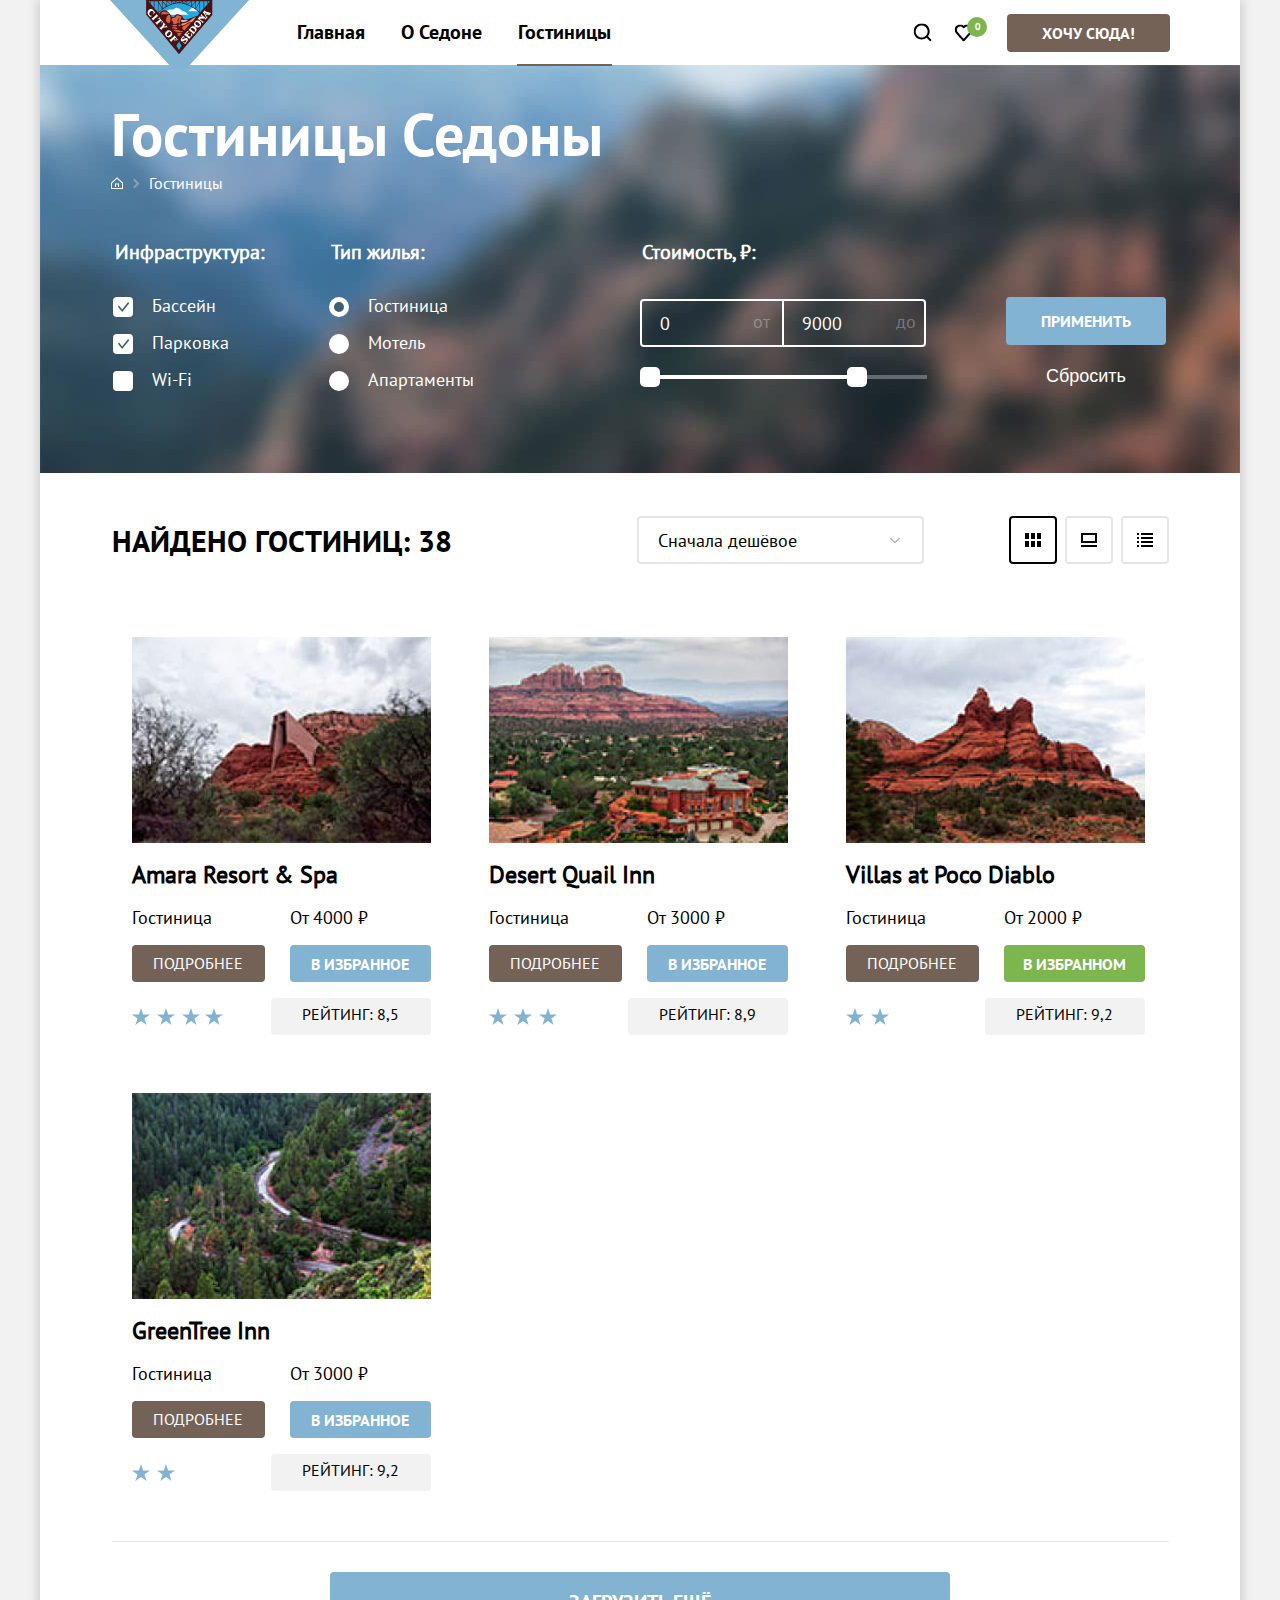
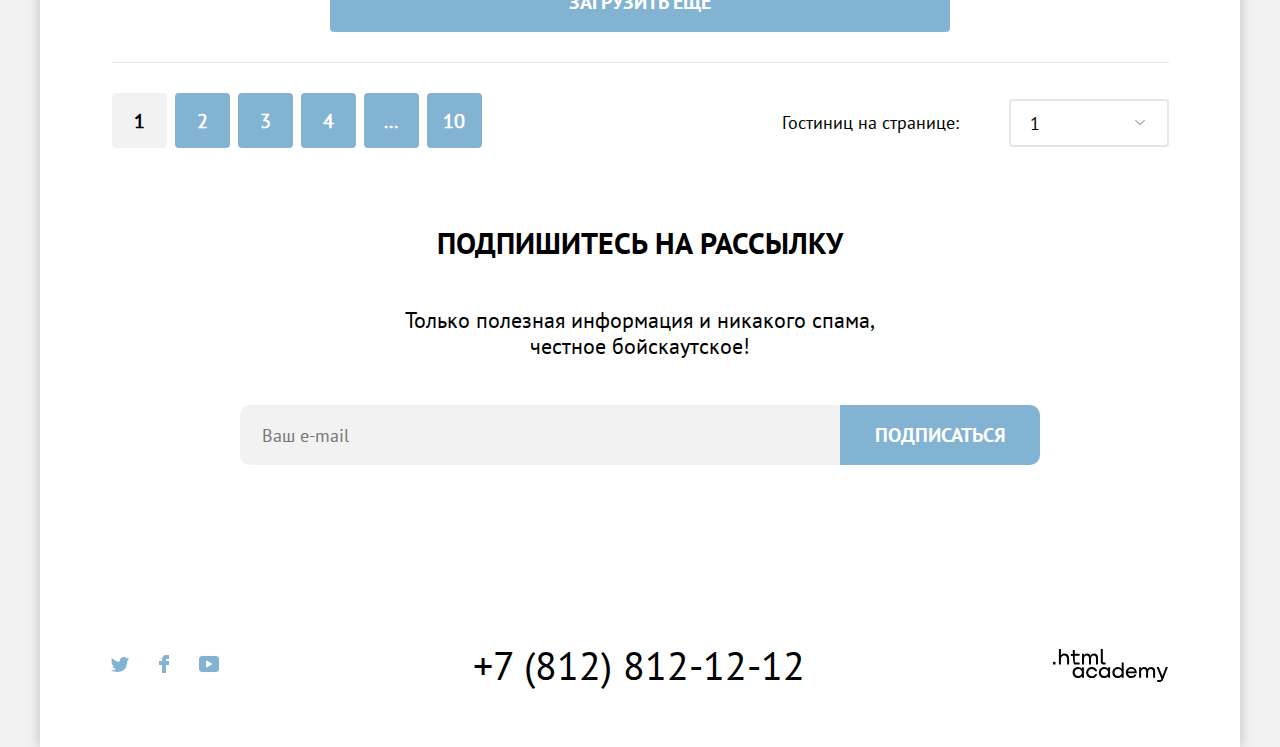
==== commit b34d9f9b: "Проверила фокусы и сделала select" ====
--- a/catalog.html
+++ b/catalog.html
@@ -46,30 +46,24 @@
           </li>
           <li class="user-item  user-item-likes">
             <a class="navigation-link" href="#">
-              <span class="visually-hidden">
-                Нравится
-              </span>
+              <span class="visually-hidden">Нравится</span>
               <svg width="19" height="18" viewBox="0 0 19 18" fill="none" xmlns="http://www.w3.org/2000/svg">
                 <g clip-path="url(#clip0_18711_1027)">
-                <path d="M9.58207 17.4114C9.28207 17.4114 8.98207 17.3114 8.78207 17.0114C3.38207 10.9114 2.08207 9.51142 1.78207 9.11142C1.08207 8.21142 0.682068 7.01142 0.682068 5.81142C0.682068 2.81142 3.08207 0.411423 6.18207 0.411423C7.48207 0.411423 8.68207 0.911423 9.68207 1.71142C10.6821 0.911423 11.9821 0.411423 13.1821 0.411423C16.1821 0.411423 18.6821 2.81142 18.6821 5.81142C18.6821 7.11142 18.1821 8.31142 17.3821 9.21142L10.3821 17.1114C10.1821 17.3114 9.98207 17.4114 9.58207 17.4114ZM3.58207 7.91142C3.88207 8.31142 7.08207 11.9114 9.68207 14.8114L15.8821 7.81142C16.3821 7.31142 16.5821 6.61142 16.5821 5.81142C16.5821 4.01142 15.0821 2.51142 13.2821 2.51142C12.2821 2.51142 11.2821 3.01142 10.5821 3.81142C10.2821 4.11142 9.98207 4.21142 9.68207 4.21142C9.38207 4.21142 9.08207 4.01142 8.88207 3.81142C8.18207 3.01142 7.18207 2.51142 6.18207 2.51142C4.38207 2.51142 2.88207 4.01142 2.88207 5.81142C2.78207 6.71142 3.18207 7.41142 3.58207 7.91142C3.48207 7.91142 3.48207 7.91142 3.58207 7.91142Z" fill="black"/>
-                </g>
+                <path d="M9.58207 17.4114C9.28207 17.4114 8.98207 17.3114 8.78207 17.0114C3.38207 10.9114 2.08207 9.51142 1.78207 9.11142C1.08207 8.21142 0.682068 7.01142 0.682068 5.81142C0.682068 2.81142 3.08207 0.411423 6.18207 0.411423C7.48207 0.411423 8.68207 0.911423 9.68207 1.71142C10.6821 0.911423 11.9821 0.411423 13.1821 0.411423C16.1821 0.411423 18.6821 2.81142 18.6821 5.81142C18.6821 7.11142 18.1821 8.31142 17.3821 9.21142L10.3821 17.1114C10.1821 17.3114 9.98207 17.4114 9.58207 17.4114ZM3.58207 7.91142C3.88207 8.31142 7.08207 11.9114 9.68207 14.8114L15.8821 7.81142C16.3821 7.31142 16.5821 6.61142 16.5821 5.81142C16.5821 4.01142 15.0821 2.51142 13.2821 2.51142C12.2821 2.51142 11.2821 3.01142 10.5821 3.81142C10.2821 4.11142 9.98207 4.21142 9.68207 4.21142C9.38207 4.21142 9.08207 4.01142 8.88207 3.81142C8.18207 3.01142 7.18207 2.51142 6.18207 2.51142C4.38207 2.51142 2.88207 4.01142 2.88207 5.81142C2.78207 6.71142 3.18207 7.41142 3.58207 7.91142C3.48207 7.91142 3.48207 7.91142 3.58207 7.91142Z" fill="black"/></g>
                 <defs>
-                <clipPath id="clip0_18711_1027">
-                <rect width="18" height="17" fill="white" transform="translate(0.682068 0.411423)"/>
-                </clipPath>
+                  <clipPath id="clip0_18711_1027">
+                    <rect width="18" height="17" fill="white" transform="translate(0.682068 0.411423)"/>
+                  </clipPath>
                 </defs>
               </svg>
             </a>
-            <span class="counter">
-              0
-            </span>
+            <span class="counter">0</span>
           </li>
           <li  class="user-item">
             <a class="navigation-link navigation-link popup" href="catalog.html">Хочу сюда!</a>
           </li>
-
         </ul>
-      </nav>
+        </nav>
       </header>
     <main class="main-container main-inner">
         <section class="filters">
@@ -127,11 +121,8 @@
                         <li class="catalog-filter-item">
                             <label class="control">
                               <input class="visually-hidden control-input" type="radio" name="type-of-accommodation" value="mini-hotel" checked>
-                              <span class="control-mark">
-                              </span>
-                              <span class="control-label">
-                                Гостиница
-                              </span>
+                              <span class="control-mark"></span>
+                              <span class="control-label">Гостиница</span>
                             </label>
                         </li>
                         <li class="catalog-filter-item">
@@ -147,11 +138,8 @@
                         <li class="catalog-filter-item">
                             <label class="control">
                               <input class="visually-hidden control-input" type="radio" name="type-of-accommodation" value="apartments">
-                              <span class="control-mark">
-                              </span>
-                              <span class="control-label">
-                                Апартаменты
-                              </span>
+                              <span class="control-mark"></span>
+                              <span class="control-label">Апартаменты</span>
                             </label>
                         </li>
                     </ul>
@@ -162,15 +150,11 @@
                       <div class="range-wrapper-inputs">
                         <label class="catalog-filter-label">
                           <input class="range-input range-input-min" type="number" min="0" value="0" name="min-price">
-                          <span class="explanation">
-                            от
-                          </span>
+                          <span class="explanation">от</span>
                         </label>
                         <label class="catalog-filter-label">
                           <input class="range-input range-input-max" type="number" value="9000" name="max-price">
-                          <span class="explanation">
-                            до
-                          </span>
+                          <span class="explanation">до</span>
                         </label>
                       </div>
                       <div class="range-scale">
@@ -248,9 +232,9 @@
                   </div>
                 </li>
                 <li class="hotel-item">
-                  <figure class="foto">
+                  <a class="foto" href="#">
                     <img class="foto-hotel" src="image/Desert Quail Inn.jpg" width="299" height="206" style="display: block;" alt="фото Дезет Квеил ин.">
-                  </figure>
+                  </a>
                   <h3 class="name-hotel">Desert Quail Inn</h3>
                   <div class="price">
                     <p class="description-hotel">Гостиница</p>
@@ -266,9 +250,9 @@
                   </div>
                 </li>
                 <li class="hotel-item">
-                  <figure class="foto">
+                  <a class="foto" href="#">
                     <img class="foto-hotel" src="image/Villas at Poco Diablo.jpg" width="299" height="206" style="display: block;" alt="фото Виллас эт поко диабло.">
-                  </figure>
+                  </a>
                   <h3 class="name-hotel">Villas at Poco Diablo</h3>
                   <div class="price">
                     <p class="description-hotel">Гостиница</p>
@@ -284,9 +268,9 @@
                   </div>
                 </li>
                 <li class="hotel-item">
-                  <figure class="foto">
+                  <a class="foto" href="#">
                     <img class="foto-hotel" src="image/GreenTree Inn.jpg" width="299" height="206" style="display: block;" alt="фото Гринтри ин.">
-                  </figure>
+                  </a>
                   <h3 class="name-hotel">GreenTree Inn</h3>
                   <div class="price">
                     <p class="description-hotel">Гостиница</p>
@@ -305,6 +289,7 @@
             <div class="pagination-show-more-container">
               <button class="button pagination-show-more" type="button">Загрузить ещё</button>
             </div>
+            <div class="pagination-container">
             <ul class="pagination">
               <li class="pagination-item">
                 <a class="pagination-link pagination-prev pagination-disabled">1</a>
@@ -325,6 +310,22 @@
                     <a class="pagination-link" href="#">10</a>
                 </li>
             </ul>
+            <div class="select-control-container">
+            <p class="title-select-control">Гостиниц на странице:</p>
+            <select class="select-control select-control-number" aria-label="Количество карточек на странице">
+                <option value=" option-control one">1</option>
+                <option value="option-control two">2</option>
+                <option value="option-control three">3</option>
+                <option value=" option-control four">4</option>
+                <option value=" option-control five">5</option>
+                <option value=" option-control six">6</option>
+                <option value=" option-control seven">7</option>
+                <option value=" option-control eight">8</option>
+                <option value=" option-control nine">9</option>
+                <option value=" option-control ten">10</option>
+            </select>
+            </div>
+          </div>
         </section>
         <section class="subscription-catalog">
             <h2 class="secondary-title subscription-title">Подпишитесь на рассылку</h2>
@@ -333,14 +334,10 @@
             </p>
             <form class="subscription-form subscription-form-catalog" action="https://echo.htmlacademy.ru/" method="post">
                 <label for="subscription-email">
-                    <span class="visually-hidden">
-                        email
-                    </span>
+                    <span class="visually-hidden">email</span>
                 </label>
                 <input class="field"  placeholder="Ваш e-mail" type="email" name="subscription-email" id="subscription-email">
-                <button class="button subscription-email" type="submit">
-                    Подписаться
-                </button>
+                <button class="button subscription-email" type="submit">Подписаться</button>
             </form>
         </section>
     </main>
@@ -398,7 +395,7 @@
           <svg class="htmlacademy-link-icon" width="115" height="34" viewBox="0 0 115 34" fill="none" xmlns="http://www.w3.org/2000/svg">
             <path d="M0 12.9V15.5H2.5V12.9H0Z" />
             <path d="M11.6 4.5C10 4.5 8.80002 5.2 8.00002 6.2H7.90002V0H5.90002V15.5H7.90002V10.2C7.90002 8.1 9.20002 6.6 11.2 6.6C13 6.6 14.1 8 14.1 9.8V15.5H16.1V9.4C16.2 6.4 14.3 4.5 11.6 4.5Z" "/>
-            <path d="M26.6 4.79998H21.8V1.09998H19.8V4.89998H17.9V6.89998H19.8V12.9C19.8 14.6 20.8 15.6 22.5 15.6H26.6V13.6H22.9C22.2 13.6 21.8 13.2 21.8 12.5V6.79998H26.6V4.79998Z" />
+            <path d="M26.6 4.79998H21.8V1.09998H19.8V4.89998H17.9V6.89998H19.8V12     .9C19.8 14.6 20.8 15.6 22.5 15.6H26.6V13.6H22.9C22.2 13.6 21.8 13.2 21.8 12.5V6.79998H26.6V4.79998Z" />
             <path d="M41.1 4.59998C39.5 4.59998 38.2 5.39998 37.6 6.69998H37.5C36.9 5.49998 35.7 4.59998 34.1 4.59998C32.7 4.59998 31.6 5.39998 31 6.39998H30.9V4.79998H29V15.4H31V9.99998C31 7.99998 32 6.49998 33.6 6.49998C35.1 6.49998 36 7.49998 36 9.09998V15.4H38V9.79998C38 7.39998 39.4 6.49998 40.6 6.49998C42.1 6.49998 43 7.49998 43 9.09998V15.4H45V8.89998C45.1 6.39998 43.6 4.59998 41.1 4.59998Z" />
             <path d="M47.8 12.7C47.8 14.4 48.8 15.4 50.6 15.4H52.6V13.4H50.9001C50.2001 13.4 49.8 13 49.8 12.3V0H47.8V12.7Z" />
             <path d="M28.9 19.7C28 18.6 26.7 17.9 25 17.9C21.9 17.9 19.6 20.2 19.6 23.5C19.6 26.8 21.9 29.1 25 29.1C26.8 29.1 28 28.3 28.8 27.2H28.9V28.8H30.9V18.2H28.9V19.7ZM25.3 27.1C23.1 27.1 21.7 25.5 21.7 23.5C21.7 21.5 23.1 19.9 25.3 19.9C27.5 19.9 28.9 21.5 28.9 23.5C28.9 25.4 27.5 27.1 25.3 27.1Z" />
--- a/styles/styles.css
+++ b/styles/styles.css
@@ -253,7 +253,7 @@
 
 .select-control:hover,
 .select-control:focus {
-  border: 2px solid #83B3D3;
+  outline: 2px solid #83B3D3;
 }
 .select-control:active {
   color: #E6E6E6;
@@ -479,7 +479,7 @@
 }
 .favourites:focus {
   background-color: #68A2CA;
-  border: 3px solid #756257;
+  outline: 3px solid #756257;
 }
 .favourites:active {
   background-color: #68A2CA;
@@ -503,7 +503,7 @@
 }
 .pagination-link:focus {
   background-color: #68A2CA;
-  border: 3px solid #756257;
+  outline: 3px solid #756257;
   box-sizing: border-box;
 }
 .pagination-link:active {
@@ -580,6 +580,10 @@
   margin-bottom: -7px;
   cursor: pointer;
 }
+.logo:focus {
+  outline: 3px solid #83B3D3;
+  border-radius: 4px;
+}
 .navigation-list {
   padding: 0;
   max-width: 500px;
@@ -607,7 +611,7 @@
   color: #000000;
   text-decoration: none;
   display: block;
-  margin: 0;
+  margin: 0 1px;
   padding:19px 17px;
   display: block;
 }
@@ -681,19 +685,20 @@
 .button-view {
   width: 48px;
   height: 48px;
-  border:2px solid #E6E6E6;
+  border: 2px solid #E6E6E6;
   border-radius: 4px;
   display: flex;
   justify-content: center;
   align-items: center;
   box-sizing: border-box;
 }
-.button-view:hover {
-  border: 2px solid #83B3D3;
-}
-.button-view:focus {
-  border: 2px solid #83B3D3;
-}
+.button-view:hover,
+.button-view:focus,
+.button-view:active {
+  border: none;
+  outline: 2px solid #83B3D3;
+}
+
 .selected {
   border: 2px solid #000000;
 }
@@ -754,6 +759,10 @@
 }
 .navigation-link:hover {
   color: rgba(117, 98, 87, 1);
+}
+.navigation-link:focus {
+  outline: 3px solid #83B3D3;
+  border-radius: 4px;
 }
 .navigation-link:active {
   color: rgba(117, 98, 87, 0.3);
@@ -899,7 +908,7 @@
 .navigation-item-main-current::before {
   position: absolute;
   right: 17px;
-  bottom: 0;
+  bottom: -2px;
   left: 17px;
   height: 2px;
   background-color: rgba(117, 98, 87, 1);
@@ -935,13 +944,17 @@
 }
 
 .subscription-email:focus{
-  border: 3px solid #756257;
+  outline: 3px solid #756257;
 }
 
 .subscription-email:active {
   background-color: #68A2CA;
   color: rgba(255, 255, 255, 0.3);
   border: none;
+}
+.subscription-email:disabled {
+  background-color: #ffffff;
+  border: 2px solid #FF5757;
 }
 .subscription-email.button {
   margin-left: 0;
@@ -954,7 +967,7 @@
 }
 
 .pagination-show-more:focus{
-  border: 3px solid #756257;
+  outline: 3px solid #756257;
 }
 
 .pagination-show-more:active {
@@ -984,7 +997,7 @@
 }
 .apply-filters:focus {
   background-color: #68A2CA;
-  border: 3px solid #ffffff;
+  outline: 3px solid #ffffff;
 }
 .apply-filters:active {
   background-color: #68A2CA;
@@ -1314,14 +1327,14 @@
   background-color: #ffffff;
   border-radius: 4px;
 }
-.catalog-filter-item:hover .control-mark {
+.control-input:hover + .control-mark {
   background-color: rgba(255, 255, 255, 0.6);
 }
-.catalog-filter-item:focus .control-mark {
+.control-input:focus + .control-mark {
   background-color: rgba(255, 255, 255, 0.6);
   outline: 3px solid #83B3D3;
 }
-.catalog-filter-item:active .control-mark {
+.control-input:active + .control-mark {
   background-color: rgba(255, 255, 255, 0.3);
 }
 .control-input[type="checkbox"]:checked + .control-mark {
@@ -1352,6 +1365,10 @@
 }
 .range-input:active {
   background-color: #756257;
+}
+.control-input:disabled + .control-mark {
+  background-color: #ffffff;
+  outline: none;
 }
 .tooltip-text:after {
   content:'';
@@ -1426,3 +1443,34 @@
   background-color: #615048;
   color: rgba(255, 255, 255, 0.3);
 }
+.modal-input-submit:hover {
+  background-color: #68A2CA;
+}
+
+.modal-input-submit:focus{
+  outline: 3px solid #756257;
+}
+
+.modal-input-submit:active {
+  background-color: #68A2CA;
+  color: rgba(255, 255, 255, 0.3);
+  border: none;
+}
+.pagination-container {
+  display: flex;
+  justify-content: space-between;
+}
+.select-control-container {
+  display: flex;
+  margin: 30px 0 0 0;
+  justify-content: end;
+  align-items: center;
+}
+.select-control-number {
+  margin: 0 0 0 50px;
+  max-width: 160px;
+}
+.title-select-control {
+  font-size: 18px;
+  line-height: 23px;
+}
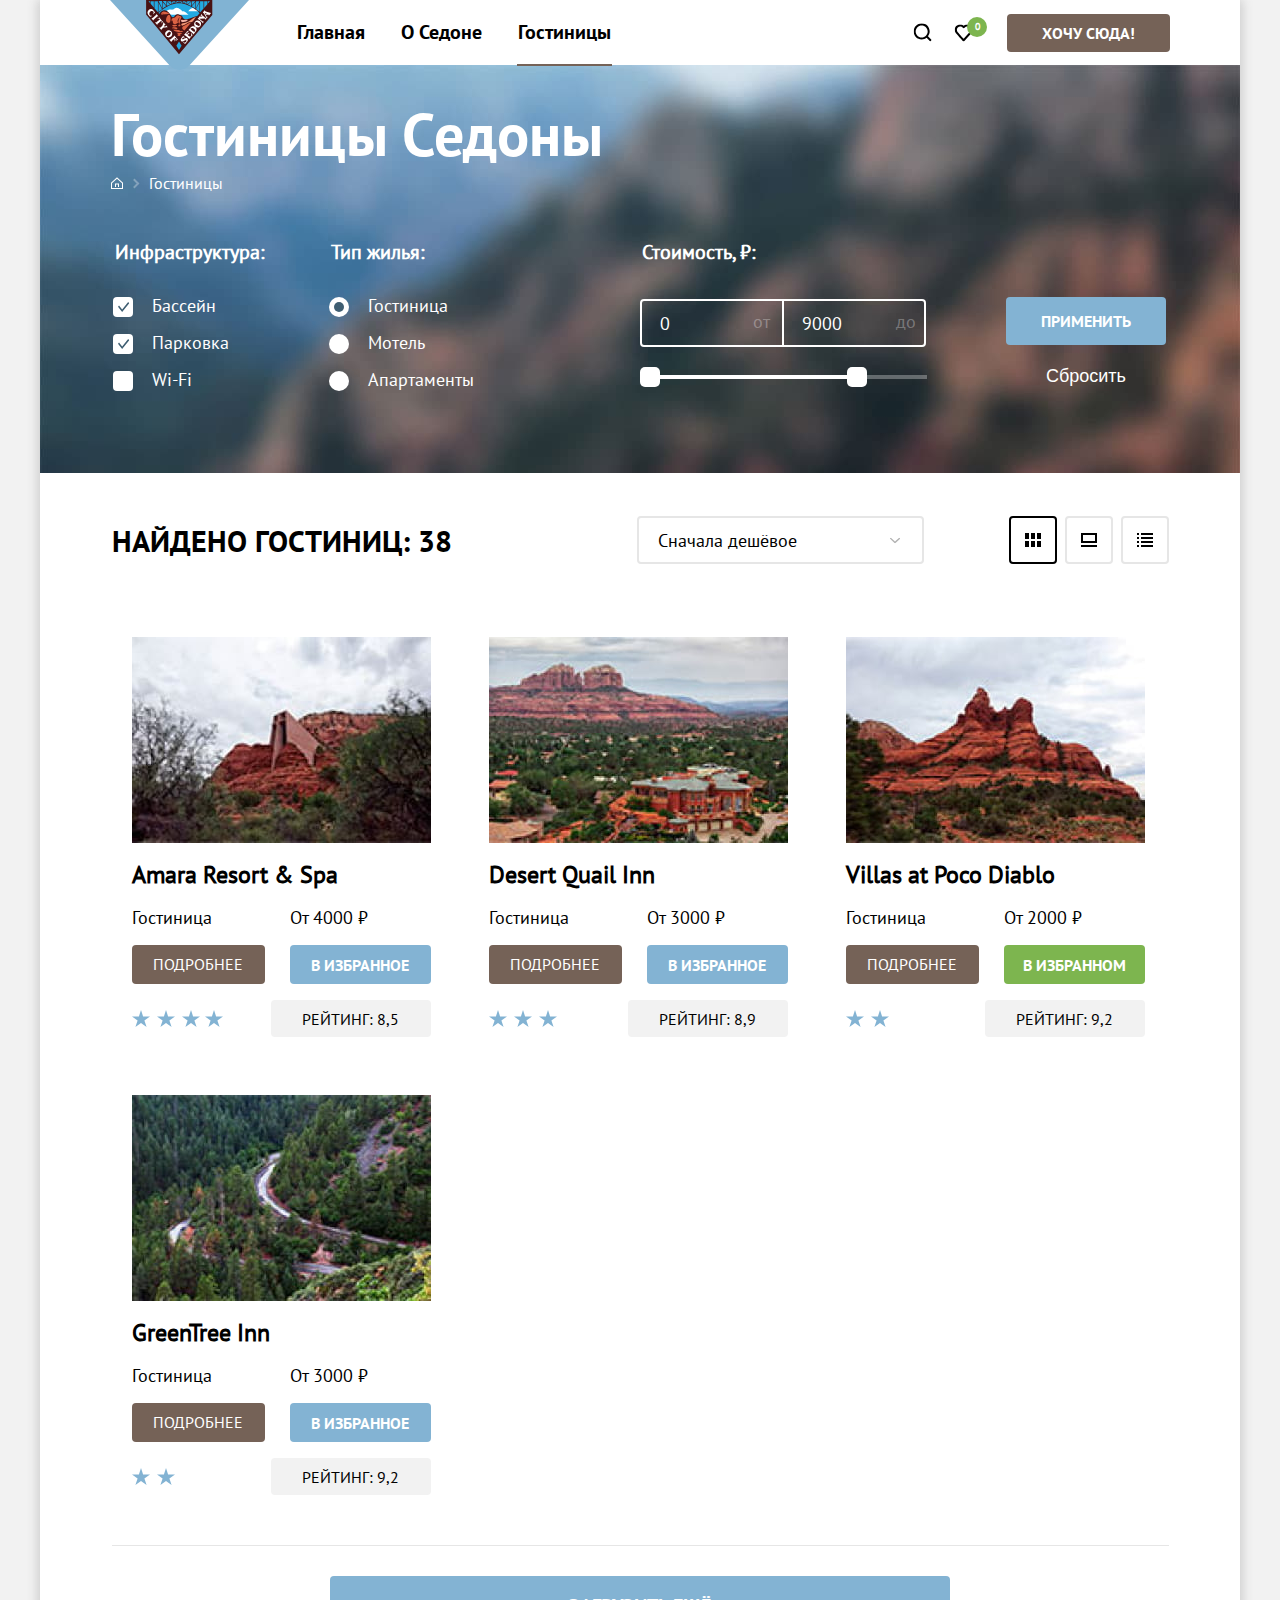
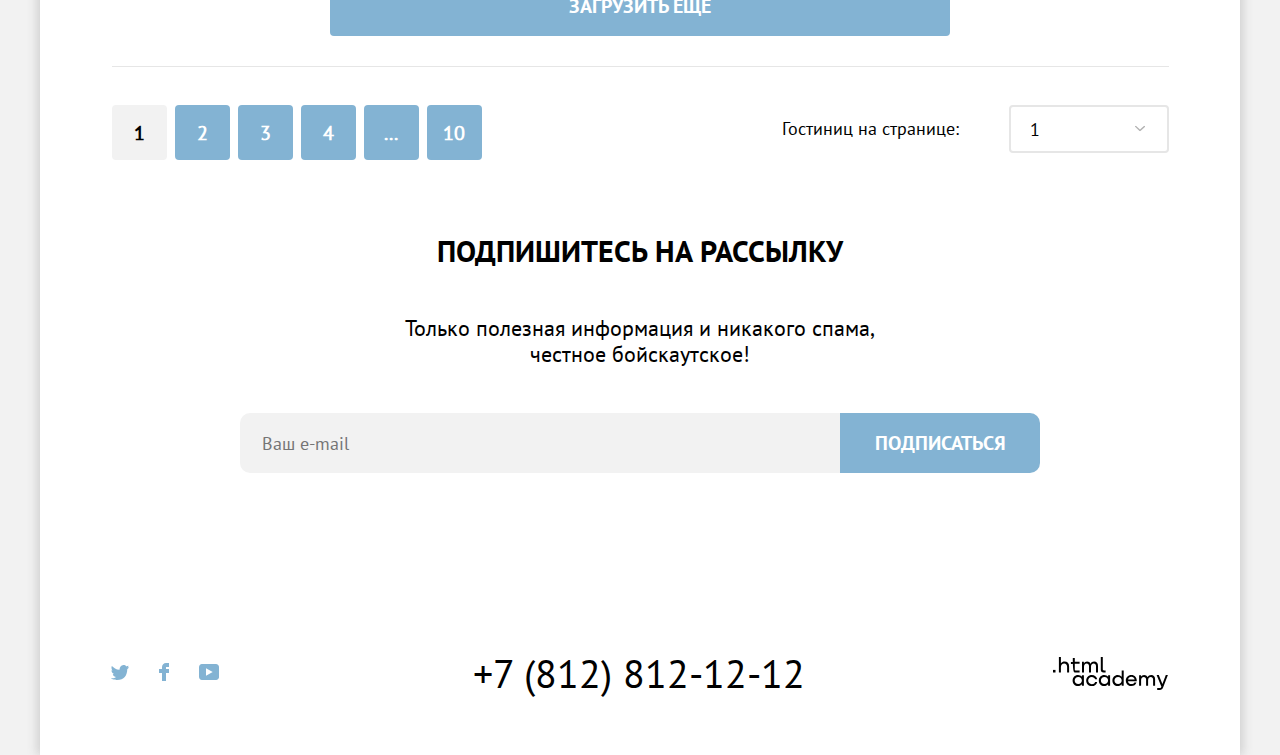
==== commit e7d79bc1: "Merge pull request #12 from etadueva/master" ====
--- a/catalog.html
+++ b/catalog.html
@@ -10,309 +10,293 @@
       <header class="page-header">
         <nav class="navigation">
           <a class="logo" href="index.html">
-            <span class="visually-hidden">
-              Логотип
-            </span>
-            <img src="image/logo.svg" width="139" height="70" alt="Логотип Седона.">
+            <span class="visually-hidden">Логотип</span>
+            <img src="image/icon/logo.svg" width="139" height="70" alt="Логотип Седона.">
           </a>
-        <ul class="navigation-list">
-          <li class="navigation-item">
-            <a class="navigation-link" href="index.html">Главная</a>
-          </li>
-          <li class="navigation-item">
-            <a class="navigation-link" href="about.sedona">О Седоне</a>
-          </li>
-          <li class="navigation-item navigation-item-catalog-current">
-            <a class="navigation-link navigation-link-current" href="catalog.html">Гостиницы</a>
-          </li>
-        </ul>
-        <ul class="navigation-user">
-          <li class="user-item">
-            <a class="navigation-link" href="search.html">
-              <span class="visually-hidden">
-                Поиск
-              </span>
-              <svg width="19" height="19" viewBox="0 0 19 19" fill="none" xmlns="http://www.w3.org/2000/svg">
-                <g clip-path="url(#clip0_18711_1020)">
-                <path d="M18.6821 16.9114L14.9821 13.2114C15.9821 11.9114 16.6821 10.2114 16.6821 8.31142C16.6821 3.91142 13.0821 0.311417 8.68207 0.311417C4.28207 0.311417 0.682068 4.01142 0.682068 8.41142C0.682068 12.8114 4.28207 16.4114 8.68207 16.4114C10.4821 16.4114 12.1821 15.8114 13.5821 14.7114L17.2821 18.4114L18.6821 16.9114ZM8.68207 14.4114C5.38207 14.4114 2.68207 11.7114 2.68207 8.41142C2.68207 5.11142 5.38207 2.41142 8.68207 2.41142C11.9821 2.41142 14.6821 5.11142 14.6821 8.41142C14.6821 11.7114 11.9821 14.4114 8.68207 14.4114Z" fill="black"/>
-                </g>
-                <defs>
-                <clipPath id="clip0_18711_1020">
-                <rect width="18" height="18" fill="white" transform="translate(0.682068 0.411423)"/>
-                </clipPath>
-                </defs>
+          <ul class="navigation-list">
+            <li class="navigation-item">
+              <a class="navigation-link" href="index.html">Главная</a>
+            </li>
+            <li class="navigation-item">
+              <a class="navigation-link" href="about.sedona">О Седоне</a>
+            </li>
+            <li class="navigation-item navigation-item-catalog-current">
+              <a class="navigation-link navigation-link-current" href="catalog.html">Гостиницы</a>
+            </li>
+          </ul>
+          <ul class="navigation-user">
+            <li class="user-item">
+              <a class="navigation-link" href="search.html">
+                <span class="visually-hidden">Поиск</span>
+                <svg width="19" height="19" viewBox="0 0 19 19" fill="none" xmlns="http://www.w3.org/2000/svg">
+                  <g clip-path="url(#clip0_18711_1020)">
+                    <path d="M18.6821 16.9114L14.9821 13.2114C15.9821 11.9114 16.6821 10.2114 16.6821 8.31142C16.6821 3.91142 13.0821 0.311417 8.68207 0.311417C4.28207 0.311417 0.682068 4.01142 0.682068 8.41142C0.682068 12.8114 4.28207 16.4114 8.68207 16.4114C10.4821 16.4114 12.1821 15.8114 13.5821 14.7114L17.2821 18.4114L18.6821 16.9114ZM8.68207 14.4114C5.38207 14.4114 2.68207 11.7114 2.68207 8.41142C2.68207 5.11142 5.38207 2.41142 8.68207 2.41142C11.9821 2.41142 14.6821 5.11142 14.6821 8.41142C14.6821 11.7114 11.9821 14.4114 8.68207 14.4114Z" fill="black"/>
+                  </g>
+                  <defs>
+                    <clipPath id="clip0_18711_1020">
+                      <rect width="18" height="18" fill="white" transform="translate(0.682068 0.411423)"/>
+                    </clipPath>
+                  </defs>
                 </svg>
-            </a>
-          </li>
-          <li class="user-item  user-item-likes">
-            <a class="navigation-link" href="#">
-              <span class="visually-hidden">Нравится</span>
-              <svg width="19" height="18" viewBox="0 0 19 18" fill="none" xmlns="http://www.w3.org/2000/svg">
-                <g clip-path="url(#clip0_18711_1027)">
-                <path d="M9.58207 17.4114C9.28207 17.4114 8.98207 17.3114 8.78207 17.0114C3.38207 10.9114 2.08207 9.51142 1.78207 9.11142C1.08207 8.21142 0.682068 7.01142 0.682068 5.81142C0.682068 2.81142 3.08207 0.411423 6.18207 0.411423C7.48207 0.411423 8.68207 0.911423 9.68207 1.71142C10.6821 0.911423 11.9821 0.411423 13.1821 0.411423C16.1821 0.411423 18.6821 2.81142 18.6821 5.81142C18.6821 7.11142 18.1821 8.31142 17.3821 9.21142L10.3821 17.1114C10.1821 17.3114 9.98207 17.4114 9.58207 17.4114ZM3.58207 7.91142C3.88207 8.31142 7.08207 11.9114 9.68207 14.8114L15.8821 7.81142C16.3821 7.31142 16.5821 6.61142 16.5821 5.81142C16.5821 4.01142 15.0821 2.51142 13.2821 2.51142C12.2821 2.51142 11.2821 3.01142 10.5821 3.81142C10.2821 4.11142 9.98207 4.21142 9.68207 4.21142C9.38207 4.21142 9.08207 4.01142 8.88207 3.81142C8.18207 3.01142 7.18207 2.51142 6.18207 2.51142C4.38207 2.51142 2.88207 4.01142 2.88207 5.81142C2.78207 6.71142 3.18207 7.41142 3.58207 7.91142C3.48207 7.91142 3.48207 7.91142 3.58207 7.91142Z" fill="black"/></g>
-                <defs>
-                  <clipPath id="clip0_18711_1027">
-                    <rect width="18" height="17" fill="white" transform="translate(0.682068 0.411423)"/>
-                  </clipPath>
-                </defs>
-              </svg>
-            </a>
-            <span class="counter">0</span>
-          </li>
-          <li  class="user-item">
-            <a class="navigation-link navigation-link popup" href="catalog.html">Хочу сюда!</a>
-          </li>
-        </ul>
+              </a>
+            </li>
+            <li class="user-item  user-item-likes">
+              <a class="navigation-link" href="#">
+                <span class="visually-hidden">Нравится</span>
+                <svg width="19" height="18" viewBox="0 0 19 18" fill="none" xmlns="http://www.w3.org/2000/svg">
+                  <g clip-path="url(#clip0_18711_1027)">
+                  <path d="M9.58207 17.4114C9.28207 17.4114 8.98207 17.3114 8.78207 17.0114C3.38207 10.9114 2.08207 9.51142 1.78207 9.11142C1.08207 8.21142 0.682068 7.01142 0.682068 5.81142C0.682068 2.81142 3.08207 0.411423 6.18207 0.411423C7.48207 0.411423 8.68207 0.911423 9.68207 1.71142C10.6821 0.911423 11.9821 0.411423 13.1821 0.411423C16.1821 0.411423 18.6821 2.81142 18.6821 5.81142C18.6821 7.11142 18.1821 8.31142 17.3821 9.21142L10.3821 17.1114C10.1821 17.3114 9.98207 17.4114 9.58207 17.4114ZM3.58207 7.91142C3.88207 8.31142 7.08207 11.9114 9.68207 14.8114L15.8821 7.81142C16.3821 7.31142 16.5821 6.61142 16.5821 5.81142C16.5821 4.01142 15.0821 2.51142 13.2821 2.51142C12.2821 2.51142 11.2821 3.01142 10.5821 3.81142C10.2821 4.11142 9.98207 4.21142 9.68207 4.21142C9.38207 4.21142 9.08207 4.01142 8.88207 3.81142C8.18207 3.01142 7.18207 2.51142 6.18207 2.51142C4.38207 2.51142 2.88207 4.01142 2.88207 5.81142C2.78207 6.71142 3.18207 7.41142 3.58207 7.91142C3.48207 7.91142 3.48207 7.91142 3.58207 7.91142Z" fill="black"/></g>
+                  <defs>
+                    <clipPath id="clip0_18711_1027">
+                      <rect width="18" height="17" fill="white" transform="translate(0.682068 0.411423)"/>
+                    </clipPath>
+                  </defs>
+                </svg>
+              </a>
+              <span class="counter">0</span>
+            </li>
+            <li  class="user-item">
+              <a class="navigation-link navigation-link popup" href="catalog.html">Хочу сюда!</a>
+            </li>
+          </ul>
         </nav>
       </header>
-    <main class="main-container main-inner">
+      <main class="main-container main-inner">
         <section class="filters">
-            <h1 class="inner-title">Гостиницы Седоны</h1>
-            <ul class="breadcrumbs-list">
-                <li class="breadcrumbs-item breadcrumbs-item-main">
-                    <a class="breadcrumbs-link" href="index.html">
-                        <span class="visually-hidden">Главная</span>
-                        <img src="image/nav-home.svg" width="12" height="12" alt="Иконка-дом.">
-                    </a>
-                </li>
-                <li class="breadcrumbs-item">
-                    <a class="breadcrumbs-link">Гостиницы</a>
-                </li>
-            </ul>
-            <form class="catalog-filter" action="https://echo.htmlacademy.ru/" method="get">
-                <fieldset class="catalog-filter-group infrastructure">
-                  <legend class="catalog-filter-title">Инфраструктура:</legend>
-                  <ul class="catalog-filter-list">
-                    <li class="catalog-filter-item">
-                      <label class="control">
-                        <input class="visually-hidden control-input" type="checkbox" name="swimming-pool" checked>
-                        <span class="control-mark">
-                        </span>
-                        <span class="control-label">
-                          Бассейн
-                        </span>
-                      </label>
-                    </li>
-                    <li class="catalog-filter-item">
-                      <label class="control">
-                        <input class="visually-hidden control-input" type="checkbox" name="parking" checked>
-                        <span class="control-mark">
-                        </span>
-                        <span class="control-label">
-                          Парковка
-                        </span>
-                      </label>
-                    </li>
-                    <li class="catalog-filter-item">
-                      <label class="control">
-                        <input class="visually-hidden control-input" type="checkbox" name="wi-fi">
-                        <span class="control-mark">
-                        </span>
-                        <span class="control-label">
-                          Wi-Fi
-                        </span>
-                      </label>
-                    </li>
-                  </ul>
-                </fieldset>
-                <fieldset class="catalog-filter-group">
-                    <legend class="catalog-filter-title type-housing">Тип жилья:</legend>
-                    <ul class="catalog-filter-list">
-                        <li class="catalog-filter-item">
-                            <label class="control">
-                              <input class="visually-hidden control-input" type="radio" name="type-of-accommodation" value="mini-hotel" checked>
-                              <span class="control-mark"></span>
-                              <span class="control-label">Гостиница</span>
-                            </label>
-                        </li>
-                        <li class="catalog-filter-item">
-                            <label class="control">
-                              <input class="visually-hidden control-input" type="radio" name="type-of-accommodation" value="hotel">
-                              <span class="control-mark">
-                              </span>
-                              <span class="control-label">
-                                Мотель
-                              </span>
-                            </label>
-                        </li>
-                        <li class="catalog-filter-item">
-                            <label class="control">
-                              <input class="visually-hidden control-input" type="radio" name="type-of-accommodation" value="apartments">
-                              <span class="control-mark"></span>
-                              <span class="control-label">Апартаменты</span>
-                            </label>
-                        </li>
-                    </ul>
-                </fieldset>
-                <fieldset class="catalog-filter-group price-filter">
-                    <legend class="catalog-filter-title title-price">Стоимость, ₽:</legend>
-                    <div class="range">
-                      <div class="range-wrapper-inputs">
-                        <label class="catalog-filter-label">
-                          <input class="range-input range-input-min" type="number" min="0" value="0" name="min-price">
-                          <span class="explanation">от</span>
-                        </label>
-                        <label class="catalog-filter-label">
-                          <input class="range-input range-input-max" type="number" value="9000" name="max-price">
-                          <span class="explanation">до</span>
-                        </label>
-                      </div>
-                      <div class="range-scale">
-                        <div class="range-bar">
-                          <button class="range-toggle toggle-min">
-                            <span class="visually-hidden">Изменить минимальную цену.</span>
-                          </button>
-                          <button class="range-toggle toggle-max">
-                            <span class="visually-hidden">Изменить максимальную цену.</span>
-                          </button>
-                        </div>
-                      </div>
-                    </div>
-                    </fieldset>
-                <div class="button-filters">
-                  <button class="button apply-filters" type="submit">Применить</button>
-                  <button class="button light" type="reset">Сбросить</button>
+          <h1 class="inner-title">Гостиницы Седоны</h1>
+          <ul class="breadcrumbs-list">
+            <li class="breadcrumbs-item breadcrumbs-item-main">
+              <a class="breadcrumbs-link" href="index.html">
+                <span class="visually-hidden">Главная</span>
+                <img src="image/icon/nav-home.svg" width="12" height="12" alt="Иконка-дом.">
+              </a>
+            </li>
+            <li class="breadcrumbs-item">
+              <a class="breadcrumbs-link">Гостиницы</a>
+            </li>
+          </ul>
+          <form class="catalog-filter" action="https://echo.htmlacademy.ru/" method="get">
+            <fieldset class="catalog-filter-group infrastructure">
+              <legend class="catalog-filter-title">Инфраструктура:</legend>
+              <ul class="catalog-filter-list">
+                <li class="catalog-filter-item">
+                  <label class="control">
+                    <input class="visually-hidden control-input" type="checkbox" name="swimming-pool" checked>
+                    <span class="control-mark"></span>
+                    <span class="control-label">Бассейн</span>
+                  </label>
+                </li>
+                <li class="catalog-filter-item">
+                  <label class="control">
+                    <input class="visually-hidden control-input" type="checkbox" name="parking" checked>
+                    <span class="control-mark"></span>
+                    <span class="control-label">Парковка</span>
+                  </label>
+                </li>
+                <li class="catalog-filter-item">
+                  <label class="control">
+                    <input class="visually-hidden control-input" type="checkbox" name="wi-fi">
+                    <span class="control-mark"></span>
+                    <span class="control-label">Wi-Fi</span>
+                  </label>
+                </li>
+              </ul>
+            </fieldset>
+            <fieldset class="catalog-filter-group">
+              <legend class="catalog-filter-title type-housing">Тип жилья:</legend>
+              <ul class="catalog-filter-list">
+                <li class="catalog-filter-item">
+                  <label class="control">
+                    <input class="visually-hidden control-input" type="radio" name="type-of-accommodation" value="mini-hotel" checked>
+                    <span class="control-mark"></span>
+                    <span class="control-label">Гостиница</span>
+                  </label>
+                </li>
+                <li class="catalog-filter-item">
+                  <label class="control">
+                    <input class="visually-hidden control-input" type="radio" name="type-of-accommodation" value="hotel">
+                    <span class="control-mark"></span>
+                    <span class="control-label">Мотель</span>
+                  </label>
+                </li>
+                <li class="catalog-filter-item">
+                  <label class="control">
+                    <input class="visually-hidden control-input" type="radio" name="type-of-accommodation" value="apartments">
+                    <span class="control-mark"></span>
+                    <span class="control-label">Апартаменты</span>
+                  </label>
+                </li>
+              </ul>
+            </fieldset>
+            <fieldset class="catalog-filter-group price-filter">
+              <legend class="catalog-filter-title title-price">Стоимость, ₽:</legend>
+              <div class="range">
+                <div class="range-wrapper-inputs">
+                  <label class="catalog-filter-label">
+                    <input class="range-input range-input-min" type="number" min="0" value="0" name="min-price">
+                    <span class="explanation">от</span>
+                  </label>
+                  <label class="catalog-filter-label">
+                    <input class="range-input range-input-max" type="number" value="9000" name="max-price">
+                    <span class="explanation">до</span>
+                  </label>
                 </div>
-            </form>
+                <div class="range-scale">
+                  <div class="range-bar">
+                    <button class="range-toggle toggle-min">
+                      <span class="visually-hidden">Изменить минимальную цену.</span>
+                    </button>
+                    <button class="range-toggle toggle-max">
+                      <span class="visually-hidden">Изменить максимальную цену.</span>
+                    </button>
+                  </div>
+                </div>
+              </div>
+            </fieldset>
+            <div class="button-filters">
+              <button class="button apply-filters" type="submit">Применить</button>
+              <button class="button light" type="reset">Сбросить</button>
+            </div>
+          </form>
         </section>
         <section class="catalog-hotel">
           <div class="catalog-hotel-management">
             <h2 class="secondary-title catalog-hotel-title">Найдено гостиниц: 38</h2>
             <select class="select-control" aria-label="Сортировка">
-                <option value=" option-control cheap">Сначала дешёвое</option>
-                <option value="option-control popular">Сначала популярное</option>
-                <option value="option-control expensive">Сначала дорогое</option>
+              <option value=" option-control cheap">Сначала дешёвое</option>
+              <option value="option-control popular">Сначала популярное</option>
+              <option value="option-control expensive">Сначала дорогое</option>
             </select>
-                <a class="button-view selected" href="#">
-                  <svg width="16" height="14" viewBox="0 0 16 14" fill="none" xmlns="http://www.w3.org/2000/svg">
-                    <path d="M4 0H0V6H4V0Z" fill="black"/>
-                    <path d="M16 0H12V6H16V0Z" fill="black"/>
-                    <path d="M10 0H6V6H10V0Z" fill="black"/>
-                    <path d="M4 8H0V14H4V8Z" fill="black"/>
-                    <path d="M16 8H12V14H16V8Z" fill="black"/>
-                    <path d="M10 8H6V14H10V8Z" fill="black"/>
-                  </svg>
-                </a>
-                <a class="button-view" href="#">
-                  <svg width="16" height="14" viewBox="0 0 16 14" fill="none" xmlns="http://www.w3.org/2000/svg">
-                    <path d="M16 12H0V14H16V12Z" fill="black"/>
-                    <path d="M14 2V8H2V2H14ZM16 0H0V10H16V0Z" fill="black"/>
-                  </svg>
-                </a>
-                <a class="button-view" href="#">
-                  <svg width="16" height="14" viewBox="0 0 16 14" fill="none" xmlns="http://www.w3.org/2000/svg">
-                    <path d="M2 0H0V2H2V0Z" fill="black"/>
-                    <path d="M16 0H4V2H16V0Z" fill="black"/>
-                    <path d="M2 4H0V6H2V4Z" fill="black"/>
-                    <path d="M16 4H4V6H16V4Z" fill="black"/>
-                    <path d="M2 8H0V10H2V8Z" fill="black"/>
-                    <path d="M16 8H4V10H16V8Z" fill="black"/>
-                    <path d="M2 12H0V14H2V12Z" fill="black"/>
-                    <path d="M16 12H4V14H16V12Z" fill="black"/>
-                  </svg>
-                </a>
+            <a class="button-view selected" href="#">
+              <svg width="16" height="14" viewBox="0 0 16 14" fill="none" xmlns="http://www.w3.org/2000/svg">
+                <path d="M4 0H0V6H4V0Z" fill="black"/>
+                <path d="M16 0H12V6H16V0Z" fill="black"/>
+                <path d="M10 0H6V6H10V0Z" fill="black"/>
+                <path d="M4 8H0V14H4V8Z" fill="black"/>
+                <path d="M16 8H12V14H16V8Z" fill="black"/>
+                <path d="M10 8H6V14H10V8Z" fill="black"/>
+              </svg>
+            </a>
+            <a class="button-view" href="#">
+              <svg width="16" height="14" viewBox="0 0 16 14" fill="none" xmlns="http://www.w3.org/2000/svg">
+                <path d="M16 12H0V14H16V12Z" fill="black"/>
+                <path d="M14 2V8H2V2H14ZM16 0H0V10H16V0Z" fill="black"/>
+              </svg>
+            </a>
+            <a class="button-view" href="#">
+              <svg width="16" height="14" viewBox="0 0 16 14" fill="none" xmlns="http://www.w3.org/2000/svg">
+                <path d="M2 0H0V2H2V0Z" fill="black"/>
+                <path d="M16 0H4V2H16V0Z" fill="black"/>
+                <path d="M2 4H0V6H2V4Z" fill="black"/>
+                <path d="M16 4H4V6H16V4Z" fill="black"/>
+                <path d="M2 8H0V10H2V8Z" fill="black"/>
+                <path d="M16 8H4V10H16V8Z" fill="black"/>
+                <path d="M2 12H0V14H2V12Z" fill="black"/>
+                <path d="M16 12H4V14H16V12Z" fill="black"/>
+              </svg>
+            </a>
           </div>
-            <ul class="hotel-list">
-                <li class="hotel-item">
-                  <a class="foto" href="#">
-                    <img class="foto-hotel" src="image/Amara Resort & Spa.jpg" width="299" height="206" style="display: block;" alt="фото Амара резорт-спа.">
-                  </a>
-                  <h3 class="name-hotel">Amara Resort & Spa</h3>
-                  <div class="price">
-                    <p class="description-hotel">Гостиница</p>
-                    <p class="description-hotel">От 4000 <span class="rub">₽</span></p>
-                  </div>
-                  <div class="link-detailed">
-                    <a class="detailed-hotel" href="#">Подробнее</a>
-                    <button class="button favourites">В избранное</button>
-                  </div>
-                  <div class="estimation">
-                    <img class="logo-rating" src="image/stars-4.svg" width="91" height="17" alt="четыре звезды.">
-                    <span class="raiting">Рейтинг: 8,5</span>
-                  </div>
-                </li>
-                <li class="hotel-item">
-                  <a class="foto" href="#">
-                    <img class="foto-hotel" src="image/Desert Quail Inn.jpg" width="299" height="206" style="display: block;" alt="фото Дезет Квеил ин.">
-                  </a>
-                  <h3 class="name-hotel">Desert Quail Inn</h3>
-                  <div class="price">
-                    <p class="description-hotel">Гостиница</p>
-                    <p class="description-hotel">От 3000 ₽</p>
-                  </div>
-                  <div class="link-detailed">
-                    <a class="detailed-hotel" href="#">Подробнее</a>
-                    <button class="button favourites">В избранное</button>
-                  </div>
-                  <div class="estimation">
-                    <img class="logo-rating" src="image/stars-3.svg" width="68" height="17" alt="три звезды.">
-                    <span class="raiting">Рейтинг: 8,9</span>
-                  </div>
-                </li>
-                <li class="hotel-item">
-                  <a class="foto" href="#">
-                    <img class="foto-hotel" src="image/Villas at Poco Diablo.jpg" width="299" height="206" style="display: block;" alt="фото Виллас эт поко диабло.">
-                  </a>
-                  <h3 class="name-hotel">Villas at Poco Diablo</h3>
-                  <div class="price">
-                    <p class="description-hotel">Гостиница</p>
-                    <p class="description-hotel">От 2000 ₽</p>
-                  </div>
-                  <div class="link-detailed">
-                    <a class="detailed-hotel" href="#">Подробнее</a>
-                    <button class="button favourites active">В избранном</button>
-                  </div>
-                  <div class="estimation">
-                    <img class="logo-rating" src="image/stars-2.svg" width="43" height="17" alt="две звезды.">
-                    <span class="raiting">Рейтинг: 9,2</span>
-                  </div>
-                </li>
-                <li class="hotel-item">
-                  <a class="foto" href="#">
-                    <img class="foto-hotel" src="image/GreenTree Inn.jpg" width="299" height="206" style="display: block;" alt="фото Гринтри ин.">
-                  </a>
-                  <h3 class="name-hotel">GreenTree Inn</h3>
-                  <div class="price">
-                    <p class="description-hotel">Гостиница</p>
-                    <p class="description-hotel">От 3000 ₽</p>
-                  </div>
-                  <div class="link-detailed">
-                    <a class="detailed-hotel" href="#">Подробнее</a>
-                    <button class="button favourites">В избранное</button>
-                  </div>
-                  <div class="estimation">
-                    <img class="logo-rating" src="image/stars-2.svg" width="43" height="17" alt="две звезды.">
-                    <span class="raiting">Рейтинг: 9,2</span>
-                  </div>
-                </li>
-            </ul>
-            <div class="pagination-show-more-container">
-              <button class="button pagination-show-more" type="button">Загрузить ещё</button>
-            </div>
-            <div class="pagination-container">
+          <ul class="hotel-list">
+            <li class="hotel-item">
+              <a class="foto" href="#">
+                <img class="foto-hotel" src="image/content/Catalog-hotel/Amara Resort & Spa.jpg" width="299" height="206" style="display: block;" alt="фото Амара резорт-спа.">
+              </a>
+              <h3 class="name-hotel">Amara Resort & Spa</h3>
+              <div class="price">
+                <p class="description-hotel">Гостиница</p>
+                <p class="description-hotel">От 4000 <span class="rub">₽</span></p>
+              </div>
+              <div class="link-detailed">
+                <a class="detailed-hotel" href="#">Подробнее</a>
+                <button class="button favourites">В избранное</button>
+              </div>
+              <div class="estimation">
+                <img class="logo-rating" src="image/icon/stars-4.svg" width="91" height="17" alt="четыре звезды.">
+                <span class="raiting">Рейтинг: 8,5</span>
+              </div>
+            </li>
+            <li class="hotel-item">
+              <a class="foto" href="#">
+                <img class="foto-hotel" src="image/content/Catalog-hotel/Desert Quail Inn.jpg" width="299" height="206" style="display: block;" alt="фото Дезет Квеил ин.">
+              </a>
+              <h3 class="name-hotel">Desert Quail Inn</h3>
+              <div class="price">
+                <p class="description-hotel">Гостиница</p>
+                <p class="description-hotel">От 3000 ₽</p>
+              </div>
+              <div class="link-detailed">
+                <a class="detailed-hotel" href="#">Подробнее</a>
+                <button class="button favourites">В избранное</button>
+              </div>
+              <div class="estimation">
+                <img class="logo-rating" src="image/icon/stars-3.svg" width="68" height="17" alt="три звезды.">
+                <span class="raiting">Рейтинг: 8,9</span>
+              </div>
+            </li>
+            <li class="hotel-item">
+              <a class="foto" href="#">
+                <img class="foto-hotel" src="image/content/Catalog-hotel/Villas at Poco Diablo.jpg" width="299" height="206" style="display: block;" alt="фото Виллас эт поко диабло.">
+              </a>
+              <h3 class="name-hotel">Villas at Poco Diablo</h3>
+              <div class="price">
+                <p class="description-hotel">Гостиница</p>
+                <p class="description-hotel">От 2000 ₽</p>
+              </div>
+              <div class="link-detailed">
+                <a class="detailed-hotel" href="#">Подробнее</a>
+                <button class="button favourites active">В избранном</button>
+              </div>
+              <div class="estimation">
+                <img class="logo-rating" src="image/icon/stars-2.svg" width="43" height="17" alt="две звезды.">
+                <span class="raiting">Рейтинг: 9,2</span>
+              </div>
+            </li>
+            <li class="hotel-item">
+              <a class="foto" href="#">
+                <img class="foto-hotel" src="image/content/Catalog-hotel/GreenTree Inn.jpg" width="299" height="206" style="display: block;" alt="фото Гринтри ин.">
+              </a>
+              <h3 class="name-hotel">GreenTree Inn</h3>
+              <div class="price">
+                <p class="description-hotel">Гостиница</p>
+                <p class="description-hotel">От 3000 ₽</p>
+              </div>
+              <div class="link-detailed">
+                <a class="detailed-hotel" href="#">Подробнее</a>
+                <button class="button favourites">В избранное</button>
+              </div>
+              <div class="estimation">
+                <img class="logo-rating" src="image/icon/stars-2.svg" width="43" height="17" alt="две звезды.">
+                <span class="raiting">Рейтинг: 9,2</span>
+              </div>
+            </li>
+          </ul>
+          <div class="pagination-show-more-container">
+            <button class="button pagination-show-more" type="button">Загрузить ещё</button>
+          </div>
+          <div class="pagination-container">
             <ul class="pagination">
               <li class="pagination-item">
                 <a class="pagination-link pagination-prev pagination-disabled">1</a>
               </li>
               <li class="pagination-item">
-                  <a class="pagination-link" href="#">2</a>
-                </li>
-                <li class="pagination-item">
-                    <a class="pagination-link" href="#">3</a>
-                </li>
-                <li class="pagination-item">
-                    <a class="pagination-link" href="#">4</a>
-                </li>
-                <li class="pagination-item">
-                    <a class="pagination-link" href="#">...</a>
-                </li>
-                <li class="pagination-item">
-                    <a class="pagination-link" href="#">10</a>
-                </li>
+                <a class="pagination-link" href="#">2</a>
+              </li>
+              <li class="pagination-item">
+                <a class="pagination-link" href="#">3</a>
+              </li>
+              <li class="pagination-item">
+                <a class="pagination-link" href="#">4</a>
+              </li>
+              <li class="pagination-item">
+                <a class="pagination-link" href="#">...</a>
+              </li>
+              <li class="pagination-item">
+                <a class="pagination-link" href="#">10</a>
+              </li>
             </ul>
             <div class="select-control-container">
-            <p class="title-select-control">Гостиниц на странице:</p>
-            <select class="select-control select-control-number" aria-label="Количество карточек на странице">
+              <p class="title-select-control">Гостиниц на странице:</p>
+              <select class="select-control select-control-number" aria-label="Количество карточек на странице">
                 <option value=" option-control one">1</option>
                 <option value="option-control two">2</option>
                 <option value="option-control three">3</option>
@@ -323,217 +307,199 @@
                 <option value=" option-control eight">8</option>
                 <option value=" option-control nine">9</option>
                 <option value=" option-control ten">10</option>
-            </select>
+              </select>
             </div>
           </div>
         </section>
         <section class="subscription-catalog">
-            <h2 class="secondary-title subscription-title">Подпишитесь на рассылку</h2>
-            <p class="light-note light-note-catalog">
-                Только полезная информация и никакого спама, честное бойскаутское!
-            </p>
-            <form class="subscription-form subscription-form-catalog" action="https://echo.htmlacademy.ru/" method="post">
-                <label for="subscription-email">
-                    <span class="visually-hidden">email</span>
-                </label>
-                <input class="field"  placeholder="Ваш e-mail" type="email" name="subscription-email" id="subscription-email">
-                <button class="button subscription-email" type="submit">Подписаться</button>
-            </form>
+          <h2 class="secondary-title subscription-title">Подпишитесь на рассылку</h2>
+          <p class="light-note light-note-catalog">Только полезная информация и никакого спама, честное бойскаутское!</p>
+          <form class="subscription-form subscription-form-catalog" action="https://echo.htmlacademy.ru/" method="post">
+            <label for="subscription-email">
+              <span class="visually-hidden">email</span>
+            </label>
+            <input class="field"  placeholder="Ваш e-mail" type="email" name="subscription-email" id="subscription-email">
+            <button class="button subscription-email" type="submit">Подписаться</button>
+          </form>
         </section>
-    </main>
-    <footer class="page-footer">
-      <section class="footer-social">
-        <h2 class="social-title">
-          <span class="visually-hidden">
-            социальные сети
-          </span>
-        </h2>
-        <ul class="footer-social-list">
-          <li class="footer-social-item">
-            <a class="button-social" href="https://twitter.com/htmlacademy_ru">
-              <span class="visually-hidden">Твиттер</span>
-              <svg class="footer-social-icon" width="18" height="15" viewBox="0 0 18 15" fill="none" xmlns="http://www.w3.org/2000/svg">
-                <g clip-path="url(#clip0_18711_1512)">
-                <path d="M11.6 0.200056C13.4 -0.299944 14.8 0.500056 15.4 1.40006C16.1 1.20006 16.8 0.900056 17.5 0.700056C17.5 1.60006 16.9 2.20006 16.6 2.50006C17.3 2.60006 18 1.90006 18 1.90006C17.8 2.90006 16.9 3.70006 16.3 3.90006C16.1 10.7001 13 15.1001 5.7 15.0001C5.1 15.0001 5.8 15.0001 5.2 15.0001C4.8 15.0001 0.8 14.5001 0 13.1001C2.4 13.3001 4.1 12.7001 5 11.9001C4 11.6001 2.1 11.5001 1.8 9.00006C2.2 9.10006 2.4 9.20006 3.1 9.10006C1.8 8.30006 0.4 7.50006 0.5 5.30006C0.8 5.60006 1.6 5.80006 1.9 5.80006C1.1 5.60006 -0.2 2.50006 0.9 0.900056C2.8 2.80006 4.9 4.50006 8.5 4.70006C8.7 2.30006 9.7 0.800056 11.6 0.200056Z" />
-                </g>
-                <defs>
-                <clipPath id="clip0_18711_1512">
-                <rect width="18" height="15" />
-                </clipPath>
-                </defs>
+      </main>
+      <footer class="page-footer">
+        <section class="footer-social">
+          <h2 class="social-title">
+            <span class="visually-hidden">социальные сети</span>
+          </h2>
+          <ul class="footer-social-list">
+            <li class="footer-social-item">
+              <a class="button-social" href="https://twitter.com/htmlacademy_ru">
+                <span class="visually-hidden">Твиттер</span>
+                <svg class="footer-social-icon" width="18" height="15" viewBox="0 0 18 15" fill="none" xmlns="http://www.w3.org/2000/svg">
+                  <g clip-path="url(#clip0_18711_1512)">
+                    <path d="M11.6 0.200056C13.4 -0.299944 14.8 0.500056 15.4 1.40006C16.1 1.20006 16.8 0.900056 17.5 0.700056C17.5 1.60006 16.9 2.20006 16.6 2.50006C17.3 2.60006 18 1.90006 18 1.90006C17.8 2.90006 16.9 3.70006 16.3 3.90006C16.1 10.7001 13 15.1001 5.7 15.0001C5.1 15.0001 5.8 15.0001 5.2 15.0001C4.8 15.0001 0.8 14.5001 0 13.1001C2.4 13.3001 4.1 12.7001 5 11.9001C4 11.6001 2.1 11.5001 1.8 9.00006C2.2 9.10006 2.4 9.20006 3.1 9.10006C1.8 8.30006 0.4 7.50006 0.5 5.30006C0.8 5.60006 1.6 5.80006 1.9 5.80006C1.1 5.60006 -0.2 2.50006 0.9 0.900056C2.8 2.80006 4.9 4.50006 8.5 4.70006C8.7 2.30006 9.7 0.800056 11.6 0.200056Z" />
+                  </g>
+                  <defs>
+                    <clipPath id="clip0_18711_1512">
+                      <rect width="18" height="15" />
+                    </clipPath>
+                  </defs>
                 </svg>
-            </a>
-          </li>
-          <li class="footer-social-item">
-            <a class="button-social" href="https://www.facebook.com/htmlacademy">
-              <span class="visually-hidden">Фейсбук</span>
-              <svg class="footer-social-icon" width="10" height="18" viewBox="0 0 10 18" fill="none" xmlns="http://www.w3.org/2000/svg">
-                <path d="M7 0C4.8 0 3 1.8 3 4V6H0V10H3V18H7V10H10V6H7V4H10V0H7Z" />
+              </a>
+            </li>
+            <li class="footer-social-item">
+              <a class="button-social" href="https://www.facebook.com/htmlacademy">
+                <span class="visually-hidden">Фейсбук</span>
+                <svg class="footer-social-icon" width="10" height="18" viewBox="0 0 10 18" fill="none" xmlns="http://www.w3.org/2000/svg">
+                  <path d="M7 0C4.8 0 3 1.8 3 4V6H0V10H3V18H7V10H10V6H7V4H10V0H7Z" />
                 </svg>
-            </a>
-          </li>
-          <li class="footer-social-item">
-            <a class="button-social" href="https://www.youtube.com/c/HTMLAcademyRUS">
-              <span class="visually-hidden">Ютуб</span>
-              <svg class="footer-social-icon" width="20" height="16" viewBox="0 0 20 16" fill="none" xmlns="http://www.w3.org/2000/svg">
-                <g clip-path="url(#clip0_18711_1528)">
-                <path d="M17 0H2.9C1.2 0 0 1.5 0 3.2V12.7C0 14.5 1.2 16 2.9 16H17.2C18.7 16 20.1 14.5 20.1 12.8V3.2C19.9 1.5 18.7 0 17 0ZM7 11.8V4.2L13.7 8L7 11.8Z" />
-                </g>
-                <defs>
-                <clipPath id="clip0_18711_1528">
-                <rect width="20" height="16" />
-                </clipPath>
-                </defs>
+              </a>
+            </li>
+            <li class="footer-social-item">
+              <a class="button-social" href="https://www.youtube.com/c/HTMLAcademyRUS">
+                <span class="visually-hidden">Ютуб</span>
+                <svg class="footer-social-icon" width="20" height="16" viewBox="0 0 20 16" fill="none" xmlns="http://www.w3.org/2000/svg">
+                  <g clip-path="url(#clip0_18711_1528)">
+                    <path d="M17 0H2.9C1.2 0 0 1.5 0 3.2V12.7C0 14.5 1.2 16 2.9 16H17.2C18.7 16 20.1 14.5 20.1 12.8V3.2C19.9 1.5 18.7 0 17 0ZM7 11.8V4.2L13.7 8L7 11.8Z" />
+                  </g>
+                  <defs>
+                    <clipPath id="clip0_18711_1528">
+                      <rect width="20" height="16" />
+                    </clipPath>
+                  </defs>
                 </svg>
-            </a>
-          </li>
-        </ul>
-      </section>
-      <a class="contacts-phone" href="tel:88128121212">+7 (812) 812-12-12</a>
-      <section class="html-link">
-        <a class="htmlacademy-link" href="https://htmlacademy.ru/">
-          <svg class="htmlacademy-link-icon" width="115" height="34" viewBox="0 0 115 34" fill="none" xmlns="http://www.w3.org/2000/svg">
-            <path d="M0 12.9V15.5H2.5V12.9H0Z" />
-            <path d="M11.6 4.5C10 4.5 8.80002 5.2 8.00002 6.2H7.90002V0H5.90002V15.5H7.90002V10.2C7.90002 8.1 9.20002 6.6 11.2 6.6C13 6.6 14.1 8 14.1 9.8V15.5H16.1V9.4C16.2 6.4 14.3 4.5 11.6 4.5Z" "/>
-            <path d="M26.6 4.79998H21.8V1.09998H19.8V4.89998H17.9V6.89998H19.8V12     .9C19.8 14.6 20.8 15.6 22.5 15.6H26.6V13.6H22.9C22.2 13.6 21.8 13.2 21.8 12.5V6.79998H26.6V4.79998Z" />
-            <path d="M41.1 4.59998C39.5 4.59998 38.2 5.39998 37.6 6.69998H37.5C36.9 5.49998 35.7 4.59998 34.1 4.59998C32.7 4.59998 31.6 5.39998 31 6.39998H30.9V4.79998H29V15.4H31V9.99998C31 7.99998 32 6.49998 33.6 6.49998C35.1 6.49998 36 7.49998 36 9.09998V15.4H38V9.79998C38 7.39998 39.4 6.49998 40.6 6.49998C42.1 6.49998 43 7.49998 43 9.09998V15.4H45V8.89998C45.1 6.39998 43.6 4.59998 41.1 4.59998Z" />
-            <path d="M47.8 12.7C47.8 14.4 48.8 15.4 50.6 15.4H52.6V13.4H50.9001C50.2001 13.4 49.8 13 49.8 12.3V0H47.8V12.7Z" />
-            <path d="M28.9 19.7C28 18.6 26.7 17.9 25 17.9C21.9 17.9 19.6 20.2 19.6 23.5C19.6 26.8 21.9 29.1 25 29.1C26.8 29.1 28 28.3 28.8 27.2H28.9V28.8H30.9V18.2H28.9V19.7ZM25.3 27.1C23.1 27.1 21.7 25.5 21.7 23.5C21.7 21.5 23.1 19.9 25.3 19.9C27.5 19.9 28.9 21.5 28.9 23.5C28.9 25.4 27.5 27.1 25.3 27.1Z" />
-            <path d="M44.2 22C43.7 19.6 41.5999 17.9 38.7999 17.9C35.3999 17.9 33.2 20.4 33.2 23.5C33.2 26.6 35.3999 29.1 38.7999 29.1C41.5999 29.1 43.7 27.3 44.2 24.9H42.0999C41.6999 26.2 40.3999 27.2 38.7999 27.2C36.5999 27.2 35.2 25.6 35.2 23.6C35.2 21.6 36.5999 20 38.7999 20C40.3999 20 41.5999 21 42.0999 22.2H44.2V22Z" />
-            <path d="M55.1 19.7C54.2 18.6 52.9001 17.9 51.2001 17.9C48.1001 17.9 45.8 20.2 45.8 23.5C45.8 26.8 48.1001 29.1 51.2001 29.1C53.0001 29.1 54.2 28.3 55 27.2H55.1V28.8H57.1V18.2H55.1V19.7ZM51.5 27.1C49.3 27.1 47.9001 25.5 47.9001 23.5C47.9001 21.5 49.3 19.9 51.5 19.9C53.7 19.9 55.1 21.5 55.1 23.5C55.1 25.4 53.6 27.1 51.5 27.1Z" />
-            <path d="M68.7 19.8C67.8 18.7 66.5 17.9 64.8 17.9C61.7 17.9 59.4 20.2 59.4 23.5C59.4 26.8 61.6 29.1 64.8 29.1C66.5 29.1 67.8 28.3 68.6 27.3H68.7V28.8H70.7V13.4H68.7V19.8ZM65.1 27.1C62.9 27.1 61.5 25.5 61.5 23.5C61.5 21.5 62.9 19.9 65.1 19.9C67.3 19.9 68.7 21.5 68.7 23.5C68.6 25.5 67.2 27.1 65.1 27.1Z" />
-            <path d="M78.3 17.9C75 17.9 72.8 20.4 72.8 23.5C72.8 26.5 74.9 29.1 78.3 29.1C80.8 29.1 82.8 27.8 83.5 25.5H81.4C80.9 26.5 79.8 27.1 78.4 27.1C76.5 27.1 75.1 25.8 75 24.2H83.8C84 20.6 81.8 17.9 78.3 17.9ZM78.3 19.8C80 19.8 81.3 20.8 81.6 22.4H75.1C75.4 20.9 76.6 19.8 78.3 19.8Z" />
-            <path d="M98.2 17.9C96.6 17.9 95.3 18.7 94.6 19.9H94.5C93.9 18.7 92.7 17.9 91.1 17.9C89.7 17.9 88.6 18.6 88 19.7V18.2H86.1V28.8H88.1V23.4C88.1 21.4 89.1 20 90.7 19.9C92.2 19.9 93.1 20.9 93.1 22.5V28.8H95.1V23.2C95.1 20.8 96.5 19.9 97.7 19.9C99.2 19.9 100.1 20.9 100.1 22.5V28.8H102.1V22.3C102.2 19.7 100.7 17.9 98.2 17.9Z" />
-            <path d="M109.4 27L105.8 18.1H103.6L108.4 29.7C108.1 30.6 107.7 30.9 106.7 30.9H104.2V32.9H106.7C108.5 32.9 109.5 32.1 110.2 30.3L114.9 18.1H112.8L109.4 27Z" />
+              </a>
+            </li>
+          </ul>
+        </section>
+        <a class="contacts-phone" href="tel:88128121212">+7 (812) 812-12-12</a>
+        <section class="html-link">
+          <a class="htmlacademy-link" href="https://htmlacademy.ru/">
+            <svg class="htmlacademy-link-icon" width="115" height="34" viewBox="0 0 115 34" fill="none" xmlns="http://www.w3.org/2000/svg">
+              <path d="M0 12.9V15.5H2.5V12.9H0Z" />
+              <path d="M11.6 4.5C10 4.5 8.80002 5.2 8.00002 6.2H7.90002V0H5.90002V15.5H7.90002V10.2C7.90002 8.1 9.20002 6.6 11.2 6.6C13 6.6 14.1 8 14.1 9.8V15.5H16.1V9.4C16.2 6.4 14.3 4.5 11.6 4.5Z" "/>
+              <path d="M26.6 4.79998H21.8V1.09998H19.8V4.89998H17.9V6.89998H19.8V12     .9C19.8 14.6 20.8 15.6 22.5 15.6H26.6V13.6H22.9C22.2 13.6 21.8 13.2 21.8 12.5V6.79998H26.6V4.79998Z" />
+              <path d="M41.1 4.59998C39.5 4.59998 38.2 5.39998 37.6 6.69998H37.5C36.9 5.49998 35.7 4.59998 34.1 4.59998C32.7 4.59998 31.6 5.39998 31 6.39998H30.9V4.79998H29V15.4H31V9.99998C31 7.99998 32 6.49998 33.6 6.49998C35.1 6.49998 36 7.49998 36 9.09998V15.4H38V9.79998C38 7.39998 39.4 6.49998 40.6 6.49998C42.1 6.49998 43 7.49998 43 9.09998V15.4H45V8.89998C45.1 6.39998 43.6 4.59998 41.1 4.59998Z" />
+              <path d="M47.8 12.7C47.8 14.4 48.8 15.4 50.6 15.4H52.6V13.4H50.9001C50.2001 13.4 49.8 13 49.8 12.3V0H47.8V12.7Z" />
+              <path d="M28.9 19.7C28 18.6 26.7 17.9 25 17.9C21.9 17.9 19.6 20.2 19.6 23.5C19.6 26.8 21.9 29.1 25 29.1C26.8 29.1 28 28.3 28.8 27.2H28.9V28.8H30.9V18.2H28.9V19.7ZM25.3 27.1C23.1 27.1 21.7 25.5 21.7 23.5C21.7 21.5 23.1 19.9 25.3 19.9C27.5 19.9 28.9 21.5 28.9 23.5C28.9 25.4 27.5 27.1 25.3 27.1Z" />
+              <path d="M44.2 22C43.7 19.6 41.5999 17.9 38.7999 17.9C35.3999 17.9 33.2 20.4 33.2 23.5C33.2 26.6 35.3999 29.1 38.7999 29.1C41.5999 29.1 43.7 27.3 44.2 24.9H42.0999C41.6999 26.2 40.3999 27.2 38.7999 27.2C36.5999 27.2 35.2 25.6 35.2 23.6C35.2 21.6 36.5999 20 38.7999 20C40.3999 20 41.5999 21 42.0999 22.2H44.2V22Z" />
+              <path d="M55.1 19.7C54.2 18.6 52.9001 17.9 51.2001 17.9C48.1001 17.9 45.8 20.2 45.8 23.5C45.8 26.8 48.1001 29.1 51.2001 29.1C53.0001 29.1 54.2 28.3 55 27.2H55.1V28.8H57.1V18.2H55.1V19.7ZM51.5 27.1C49.3 27.1 47.9001 25.5 47.9001 23.5C47.9001 21.5 49.3 19.9 51.5 19.9C53.7 19.9 55.1 21.5 55.1 23.5C55.1 25.4 53.6 27.1 51.5 27.1Z" />
+              <path d="M68.7 19.8C67.8 18.7 66.5 17.9 64.8 17.9C61.7 17.9 59.4 20.2 59.4 23.5C59.4 26.8 61.6 29.1 64.8 29.1C66.5 29.1 67.8 28.3 68.6 27.3H68.7V28.8H70.7V13.4H68.7V19.8ZM65.1 27.1C62.9 27.1 61.5 25.5 61.5 23.5C61.5 21.5 62.9 19.9 65.1 19.9C67.3 19.9 68.7 21.5 68.7 23.5C68.6 25.5 67.2 27.1 65.1 27.1Z" />
+              <path d="M78.3 17.9C75 17.9 72.8 20.4 72.8 23.5C72.8 26.5 74.9 29.1 78.3 29.1C80.8 29.1 82.8 27.8 83.5 25.5H81.4C80.9 26.5 79.8 27.1 78.4 27.1C76.5 27.1 75.1 25.8 75 24.2H83.8C84 20.6 81.8 17.9 78.3 17.9ZM78.3 19.8C80 19.8 81.3 20.8 81.6 22.4H75.1C75.4 20.9 76.6 19.8 78.3 19.8Z" />
+              <path d="M98.2 17.9C96.6 17.9 95.3 18.7 94.6 19.9H94.5C93.9 18.7 92.7 17.9 91.1 17.9C89.7 17.9 88.6 18.6 88 19.7V18.2H86.1V28.8H88.1V23.4C88.1 21.4 89.1 20 90.7 19.9C92.2 19.9 93.1 20.9 93.1 22.5V28.8H95.1V23.2C95.1 20.8 96.5 19.9 97.7 19.9C99.2 19.9 100.1 20.9 100.1 22.5V28.8H102.1V22.3C102.2 19.7 100.7 17.9 98.2 17.9Z" />
+              <path d="M109.4 27L105.8 18.1H103.6L108.4 29.7C108.1 30.6 107.7 30.9 106.7 30.9H104.2V32.9H106.7C108.5 32.9 109.5 32.1 110.2 30.3L114.9 18.1H112.8L109.4 27Z" />
             </svg>
-        </a>
-      </section>
-    </footer>
-    <div class="modal-container modal-container-close">
-      <div class="modal modal-hotel-search">
-        <section class="modal-content">
-          <button class="modal-close-button">
-            <span class="visually-hidden">Закрыть</span>
-          </button>
-          <h2 class="modal-title">Поиск гостиницы в Седоне</h2>
-          <form class="modal-input-form" action="https://echo.htmlacademy.ru/" method="get">
-            <ul class="modal-input-list">
-              <li class="modal-input-item data-start">
-                <label for="start" class="label-input">
-                  Дата заезда:
-                </label>
-                <div class="modal-input-container">
-                  <input class="modal-input modal-input-date" type="date" id="start" name="trip-start" value="27 апреля 2021">
-                  <span class="container-calendar">
-                    <svg class="calendar" width="15" height="15" viewBox="0 0 15 15" fill="none" xmlns="http://www.w3.org/2000/svg">
-                      <path d="M5.5 10C5.8 10 6 9.8 6 9.5C6 9.2 5.8 9 5.5 9C5.2 9 5 9.2 5 9.5C5 9.8 5.2 10 5.5 10Z" />
-                      <path d="M14 2H12V0H11V2H4V0H3V2H1C0.4 2 0 2.4 0 3V6V7V14C0 14.5 0.4 15 1 15H14C14.5 15 15 14.5 15 14V7V6V3C15 2.4 14.5 2 14 2ZM14 14H1V7H14V14ZM1 6V3H3V5H4V3H11V5H12V3H14V6H1Z" />
-                      <path d="M7.5 10C7.8 10 8 9.8 8 9.5C8 9.2 7.8 9 7.5 9C7.2 9 7 9.2 7 9.5C7 9.8 7.2 10 7.5 10Z" />
-                      <path d="M9.5 10C9.8 10 10 9.8 10 9.5C10 9.2 9.8 9 9.5 9C9.2 9 9 9.2 9 9.5C9 9.8 9.2 10 9.5 10Z" />
-                      <path d="M5.5 11C5.2 11 5 11.2 5 11.5C5 11.8 5.2 12 5.5 12C5.8 12 6 11.8 6 11.5C6 11.2 5.8 11 5.5 11Z" />
-                      <path d="M3.5 10C3.8 10 4 9.8 4 9.5C4 9.2 3.8 9 3.5 9C3.2 9 3 9.2 3 9.5C3 9.8 3.2 10 3.5 10Z" />
-                      <path d="M3.5 11C3.2 11 3 11.2 3 11.5C3 11.8 3.2 12 3.5 12C3.8 12 4 11.8 4 11.5C4 11.2 3.8 11 3.5 11Z" />
-                      <path d="M7.5 11C7.2 11 7 11.2 7 11.5C7 11.8 7.2 12 7.5 12C7.8 12 8 11.8 8 11.5C8 11.2 7.8 11 7.5 11Z" />
-                      <path d="M9.5 11C9.2 11 9 11.2 9 11.5C9 11.8 9.2 12 9.5 12C9.8 12 10 11.8 10 11.5C10 11.2 9.8 11 9.5 11Z" />
-                      <path d="M11.5 10C11.8 10 12 9.8 12 9.5C12 9.2 11.8 9 11.5 9C11.2 9 11 9.2 11 9.5C11 9.8 11.2 10 11.5 10Z" />
-                      <path d="M11.5 11C11.2 11 11 11.2 11 11.5C11 11.8 11.2 12 11.5 12C11.8 12 12 11.8 12 11.5C12 11.2 11.8 11 11.5 11Z" />
-                    </svg>
-                  </span>
-                </div>
-                <span class="comment-message error">
-                  Мы не можем отправить вас в прошлое.
-                </span>
-              </li>
-              <li class="modal-input-item data-end">
-                <label for="end" class="label-input">
-                  Дата выезда:
-                </label>
-                <div class="modal-input-container">
-                  <input class="modal-input modal-input-date" type="date" id="end" name="trip-end" value="1 сентября 2022">
-                  <span class="container-calendar">
-                    <svg class="calendar" width="15" height="15" viewBox="0 0 15 15" fill="none" xmlns="http://www.w3.org/2000/svg">
-                      <path d="M5.5 10C5.8 10 6 9.8 6 9.5C6 9.2 5.8 9 5.5 9C5.2 9 5 9.2 5 9.5C5 9.8 5.2 10 5.5 10Z" />
-                      <path d="M14 2H12V0H11V2H4V0H3V2H1C0.4 2 0 2.4 0 3V6V7V14C0 14.5 0.4 15 1 15H14C14.5 15 15 14.5 15 14V7V6V3C15 2.4 14.5 2 14 2ZM14 14H1V7H14V14ZM1 6V3H3V5H4V3H11V5H12V3H14V6H1Z" />
-                      <path d="M7.5 10C7.8 10 8 9.8 8 9.5C8 9.2 7.8 9 7.5 9C7.2 9 7 9.2 7 9.5C7 9.8 7.2 10 7.5 10Z" />
-                      <path d="M9.5 10C9.8 10 10 9.8 10 9.5C10 9.2 9.8 9 9.5 9C9.2 9 9 9.2 9 9.5C9 9.8 9.2 10 9.5 10Z" />
-                      <path d="M5.5 11C5.2 11 5 11.2 5 11.5C5 11.8 5.2 12 5.5 12C5.8 12 6 11.8 6 11.5C6 11.2 5.8 11 5.5 11Z" />
-                      <path d="M3.5 10C3.8 10 4 9.8 4 9.5C4 9.2 3.8 9 3.5 9C3.2 9 3 9.2 3 9.5C3 9.8 3.2 10 3.5 10Z" />
-                      <path d="M3.5 11C3.2 11 3 11.2 3 11.5C3 11.8 3.2 12 3.5 12C3.8 12 4 11.8 4 11.5C4 11.2 3.8 11 3.5 11Z" />
-                      <path d="M7.5 11C7.2 11 7 11.2 7 11.5C7 11.8 7.2 12 7.5 12C7.8 12 8 11.8 8 11.5C8 11.2 7.8 11 7.5 11Z" />
-                      <path d="M9.5 11C9.2 11 9 11.2 9 11.5C9 11.8 9.2 12 9.5 12C9.8 12 10 11.8 10 11.5C10 11.2 9.8 11 9.5 11Z" />
-                      <path d="M11.5 10C11.8 10 12 9.8 12 9.5C12 9.2 11.8 9 11.5 9C11.2 9 11 9.2 11 9.5C11 9.8 11.2 10 11.5 10Z" />
-                      <path d="M11.5 11C11.2 11 11 11.2 11 11.5C11 11.8 11.2 12 11.5 12C11.8 12 12 11.8 12 11.5C12 11.2 11.8 11 11.5 11Z" />
-                    </svg>
-                  </span>
-                </div>
-                <span class="comment-message">
-                  На эти даты есть свободные номера. Пока есть.
-                </span>
-              </li>
-              <li class="modal-input-item item-adults">
-                <label for="number-adults" class="label-input">
-                  Взрослые:
-                </label>
-                <div class="modal-input-container">
-                  <button class="modal-input-minus">
-                    <svg  class="icon-modal-minus icon-modal-input" width="13" height="1" viewBox="0 0 13 1" fill="none" xmlns="http://www.w3.org/2000/svg">
-                      <path d="M0 0L0 1L13 1V0L0 0Z" />
-                    </svg>
-                  </button>
-                  <input class="modal-input modal-input-number" type="number" id="number-adults" name="number-adults" min="1" value="2">
-                  <button class="modal-input-plus">
-                    <svg class="icon-modal-plus icon-modal-input" width="13" height="13" viewBox="0 0 13 13" fill="none" xmlns="http://www.w3.org/2000/svg">
+          </a>
+        </section>
+      </footer>
+      <div class="modal-container modal-container-close">
+        <div class="modal modal-hotel-search">
+          <section class="modal-content">
+            <button class="modal-close-button">
+              <span class="visually-hidden">Закрыть</span>
+            </button>
+            <h2 class="modal-title">Поиск гостиницы в Седоне</h2>
+            <form class="modal-input-form" action="https://echo.htmlacademy.ru/" method="get">
+              <ul class="modal-input-list">
+                <li class="modal-input-item data-start">
+                  <label for="start" class="label-input">Дата заезда:</label>
+                  <div class="modal-input-container">
+                    <input class="modal-input modal-input-date" type="date" id="start" name="trip-start" value="27 апреля 2021">
+                    <span class="container-calendar">
+                      <svg class="calendar" width="15" height="15" viewBox="0 0 15 15" fill="none" xmlns="http://www.w3.org/2000/svg">
+                        <path d="M5.5 10C5.8 10 6 9.8 6 9.5C6 9.2 5.8 9 5.5 9C5.2 9 5 9.2 5 9.5C5 9.8 5.2 10 5.5 10Z" />
+                        <path d="M14 2H12V0H11V2H4V0H3V2H1C0.4 2 0 2.4 0 3V6V7V14C0 14.5 0.4 15 1 15H14C14.5 15 15 14.5 15 14V7V6V3C15 2.4 14.5 2 14 2ZM14 14H1V7H14V14ZM1 6V3H3V5H4V3H11V5H12V3H14V6H1Z" />
+                        <path d="M7.5 10C7.8 10 8 9.8 8 9.5C8 9.2 7.8 9 7.5 9C7.2 9 7 9.2 7 9.5C7 9.8 7.2 10 7.5 10Z" />
+                        <path d="M9.5 10C9.8 10 10 9.8 10 9.5C10 9.2 9.8 9 9.5 9C9.2 9 9 9.2 9 9.5C9 9.8 9.2 10 9.5 10Z" />
+                        <path d="M5.5 11C5.2 11 5 11.2 5 11.5C5 11.8 5.2 12 5.5 12C5.8 12 6 11.8 6 11.5C6 11.2 5.8 11 5.5 11Z" />
+                        <path d="M3.5 10C3.8 10 4 9.8 4 9.5C4 9.2 3.8 9 3.5 9C3.2 9 3 9.2 3 9.5C3 9.8 3.2 10 3.5 10Z" />
+                        <path d="M3.5 11C3.2 11 3 11.2 3 11.5C3 11.8 3.2 12 3.5 12C3.8 12 4 11.8 4 11.5C4 11.2 3.8 11 3.5 11Z" />
+                        <path d="M7.5 11C7.2 11 7 11.2 7 11.5C7 11.8 7.2 12 7.5 12C7.8 12 8 11.8 8 11.5C8 11.2 7.8 11 7.5 11Z" />
+                        <path d="M9.5 11C9.2 11 9 11.2 9 11.5C9 11.8 9.2 12 9.5 12C9.8 12 10 11.8 10 11.5C10 11.2 9.8 11 9.5 11Z" />
+                        <path d="M11.5 10C11.8 10 12 9.8 12 9.5C12 9.2 11.8 9 11.5 9C11.2 9 11 9.2 11 9.5C11 9.8 11.2 10 11.5 10Z" />
+                        <path d="M11.5 11C11.2 11 11 11.2 11 11.5C11 11.8 11.2 12 11.5 12C11.8 12 12 11.8 12 11.5C12 11.2 11.8 11 11.5 11Z" />
+                      </svg>
+                    </span>
+                  </div>
+                  <span class="comment-message error">Мы не можем отправить вас в прошлое.</span>
+                </li>
+                <li class="modal-input-item data-end">
+                  <label for="end" class="label-input">Дата выезда:</label>
+                  <div class="modal-input-container">
+                    <input class="modal-input modal-input-date" type="date" id="end" name="trip-end" value="1 сентября 2022">
+                    <span class="container-calendar">
+                      <svg class="calendar" width="15" height="15" viewBox="0 0 15 15" fill="none" xmlns="http://www.w3.org/2000/svg">
+                        <path d="M5.5 10C5.8 10 6 9.8 6 9.5C6 9.2 5.8 9 5.5 9C5.2 9 5 9.2 5 9.5C5 9.8 5.2 10 5.5 10Z" />
+                        <path d="M14 2H12V0H11V2H4V0H3V2H1C0.4 2 0 2.4 0 3V6V7V14C0 14.5 0.4 15 1 15H14C14.5 15 15 14.5 15 14V7V6V3C15 2.4 14.5 2 14 2ZM14 14H1V7H14V14ZM1 6V3H3V5H4V3H11V5H12V3H14V6H1Z" />
+                        <path d="M7.5 10C7.8 10 8 9.8 8 9.5C8 9.2 7.8 9 7.5 9C7.2 9 7 9.2 7 9.5C7 9.8 7.2 10 7.5 10Z" />
+                        <path d="M9.5 10C9.8 10 10 9.8 10 9.5C10 9.2 9.8 9 9.5 9C9.2 9 9 9.2 9 9.5C9 9.8 9.2 10 9.5 10Z" />
+                        <path d="M5.5 11C5.2 11 5 11.2 5 11.5C5 11.8 5.2 12 5.5 12C5.8 12 6 11.8 6 11.5C6 11.2 5.8 11 5.5 11Z" />
+                        <path d="M3.5 10C3.8 10 4 9.8 4 9.5C4 9.2 3.8 9 3.5 9C3.2 9 3 9.2 3 9.5C3 9.8 3.2 10 3.5 10Z" />
+                        <path d="M3.5 11C3.2 11 3 11.2 3 11.5C3 11.8 3.2 12 3.5 12C3.8 12 4 11.8 4 11.5C4 11.2 3.8 11 3.5 11Z" />
+                        <path d="M7.5 11C7.2 11 7 11.2 7 11.5C7 11.8 7.2 12 7.5 12C7.8 12 8 11.8 8 11.5C8 11.2 7.8 11 7.5 11Z" />
+                        <path d="M9.5 11C9.2 11 9 11.2 9 11.5C9 11.8 9.2 12 9.5 12C9.8 12 10 11.8 10 11.5C10 11.2 9.8 11 9.5 11Z" />
+                        <path d="M11.5 10C11.8 10 12 9.8 12 9.5C12 9.2 11.8 9 11.5 9C11.2 9 11 9.2 11 9.5C11 9.8 11.2 10 11.5 10Z" />
+                        <path d="M11.5 11C11.2 11 11 11.2 11 11.5C11 11.8 11.2 12 11.5 12C11.8 12 12 11.8 12 11.5C12 11.2 11.8 11 11.5 11Z" />
+                      </svg>
+                    </span>
+                  </div>
+                  <span class="comment-message">На эти даты есть свободные номера. Пока есть.</span>
+                </li>
+                <li class="modal-input-item item-adults">
+                  <label for="number-adults" class="label-input">Взрослые:</label>
+                  <div class="modal-input-container">
+                    <button class="modal-input-minus">
+                      <svg  class="icon-modal-minus icon-modal-input" width="13" height="1" viewBox="0 0 13 1" fill="none" xmlns="http://www.w3.org/2000/svg">
+                        <path d="M0 0L0 1L13 1V0L0 0Z" />
+                      </svg>
+                    </button>
+                    <input class="modal-input modal-input-number" type="number" id="number-adults" name="number-adults" min="1" value="2">
+                    <button class="modal-input-plus">
+                      <svg class="icon-modal-plus icon-modal-input" width="13" height="13" viewBox="0 0 13 13" fill="none" xmlns="http://www.w3.org/2000/svg">
                         <path d="M13 6H7V0H6V6H0V7H6V13H7V7H13V6Z" />
                       </svg>
-                  </button>
-                </div>
-                </li>
-              <li class="modal-input-item item-children">
-                <span class="form-label form-label-icon">
-                  <label for="number-children" class="label-input">
-                    Дети:
-                  </label>
-                  <span class="tooltip">
-                    <button class="tooltip-toggle" type="button" aria-labelledby="tooltip-label">
-                      <svg class="tooltip-icon" width="25" height="25" fill="none" xmlns="http://www.w3.org/2000/svg">
-                        <circle cx="12.5" cy="12.5" r="12.5" />
-                        <g clip-path="url(#a)" fill="#fff">
-                          <path d="M12 17h1v-6h-1v6ZM13 8h-1v1h1V8Z"/>
-                        </g>
-                        <defs>
-                          <clipPath id="a">
-                            <path fill="#fff" transform="translate(12 8)" d="M0 0h1v9H0z"/>
-                          </clipPath>
-                        </defs>
+                    </button>
+                  </div>
+                </li>
+                <li class="modal-input-item item-children">
+                  <span class="form-label form-label-icon">
+                    <label for="number-children" class="label-input">Дети:</label>
+                    <span class="tooltip">
+                      <button class="tooltip-toggle" type="button" aria-labelledby="tooltip-label">
+                        <svg class="tooltip-icon" width="25" height="25" fill="none" xmlns="http://www.w3.org/2000/svg">
+                          <circle cx="12.5" cy="12.5" r="12.5" />
+                          <g clip-path="url(#a)" fill="#fff">
+                            <path d="M12 17h1v-6h-1v6ZM13 8h-1v1h1V8Z"/>
+                          </g>
+                          <defs>
+                            <clipPath id="a">
+                              <path fill="#fff" transform="translate(12 8)" d="M0 0h1v9H0z"/>
+                            </clipPath>
+                          </defs>
+                        </svg>
+                      </button>
+                      <span class="tooltip-text" role="tooltip" id="tooltip-label">Укажите количество детей, которые будут с вами, возраст которых от 6 до 18 лет. Дети до 6 лет размещаются бесплатно.</span>
+                    </span>
+                  </span>
+                  <div class="modal-input-container">
+                    <button class="modal-input-minus">
+                      <svg  class="icon-modal-minus icon-modal-input" width="13" height="1" viewBox="0 0 13 1" fill="none" xmlns="http://www.w3.org/2000/svg">
+                        <path d="M0 0L0 1L13 1V0L0 0Z" />
                       </svg>
                     </button>
-                    <span class="tooltip-text" role="tooltip" id="tooltip-label">
-                      Укажите количество детей, которые будут с вами, возраст которых от 6 до 18 лет. Дети до 6 лет размещаются бесплатно.
-                    </span>
-                  </span>
-                </span>
-                <div class="modal-input-container">
-                  <button class="modal-input-minus">
-                    <svg  class="icon-modal-minus icon-modal-input" width="13" height="1" viewBox="0 0 13 1" fill="none" xmlns="http://www.w3.org/2000/svg">
-                      <path d="M0 0L0 1L13 1V0L0 0Z" />
-                    </svg>
-                  </button>
-                  <input class="modal-input modal-input-number" type="number" id="number-children" name="number-children" min="0" value="1">
-                  <button class="modal-input-plus">
-                    <svg class="icon-modal-plus icon-modal-input" width="13" height="13" viewBox="0 0 13 13" fill="none" xmlns="http://www.w3.org/2000/svg">
+                    <input class="modal-input modal-input-number" type="number" id="number-children" name="number-children" min="0" value="1">
+                    <button class="modal-input-plus">
+                      <svg class="icon-modal-plus icon-modal-input" width="13" height="13" viewBox="0 0 13 13" fill="none" xmlns="http://www.w3.org/2000/svg">
                         <path d="M13 6H7V0H6V6H0V7H6V13H7V7H13V6Z" />
                       </svg>
-                  </button>
-                </div>
-              </li>
-              <li class="modal-input-item item-submit">
-                <input class="modal-input-submit" type="submit" name="send-data" value="Найти">
-              </li>
-            </ul>
-          </form>
-        </section>
+                    </button>
+                  </div>
+                </li>
+                <li class="modal-input-item item-submit">
+                  <input class="modal-input-submit" type="submit" name="send-data" value="Найти">
+                </li>
+              </ul>
+            </form>
+          </section>
+        </div>
       </div>
     </div>
-  </div>
   </body>
 </html>
--- a/styles/styles.css
+++ b/styles/styles.css
@@ -5,6 +5,7 @@
   src: url("../fonts/ptsans-400.woff2") format("woff2");
   font-display: swap;
 }
+
 @font-face {
   font-family: ptsans-700;
   font-weight: 700;
@@ -12,6 +13,7 @@
   src: url("../fonts/ptsans-700.woff2") format("woff2");
   font-display: swap;
 }
+
 @font-face {
   font-family: ptsans-400;
   font-weight: 400;
@@ -19,6 +21,7 @@
   src: url("../fonts/ptsans-400.woff2") format("woff2");
   font-display: swap;
 }
+
 @font-face {
   font-family: ptsans-400;
   font-weight: 700;
@@ -26,6 +29,11 @@
   src: url("../fonts/ptsans-700.woff2") format("woff2");
   font-display: swap;
 }
+
+html {
+  height: 100%;
+}
+
 body {
   margin: 0;
   display: flex;
@@ -38,6 +46,7 @@
   color: #000000;
   text-align: center;
 }
+
 .visually-hidden {
   position: absolute;
   width: 1px;
@@ -48,6 +57,7 @@
   clip: rect(0 0 0 0);
   overflow: hidden;
 }
+
 .page-header {
   background: #FFFFFF;
   color: #000000;
@@ -55,6 +65,7 @@
   font-size: 20px;
   line-height: 26px;
 }
+
 .advantages-list{
   list-style-type:none;
   display: flex;
@@ -62,22 +73,32 @@
   padding: 80px 0 0 0;
   margin: 0;
 }
+
 .advantage-picture {
   width: 800px;
   height: 384px;
   margin: 0px;
 }
+
 .advantage-picture img {
   width: 100%;
 }
+
 .block-advantage {
   display: flex;
 }
+
 .advantages-mini {
   list-style-type:none;
   display: flex;
   padding: 0px;
-}
+  flex-wrap: wrap;
+}
+
+.footer-social {
+  max-width: 200px;
+}
+
 .footer-social-list{
   list-style-type:none;
   margin: 35px auto 55px 56px ;
@@ -87,34 +108,40 @@
   flex-wrap: wrap;
   box-sizing: border-box;
 }
+
 .footer-social-item {
   display: flex;
   justify-content: space-between;
   box-sizing: border-box;
 }
+
 .button-social {
   padding: 15px 15px 15px 15px;
 }
+
 .htmlacademy-link {
   display: block;
   padding: 10px 10px 10px 10px;
   margin: 34px 62px 34px 0;
   box-sizing: border-box;
 }
+
 .subscription {
   min-height: 411px;
   background-color: #81B3D3;
   color: #ffffff;
-  background-image: url("../image/background-mailing.jpg");
+  background-image: url("../image/background/background-mailing.jpg");
   background-size: 100% auto;
   background-repeat: no-repeat;
 }
+
 .subscription-catalog{
   color:#000000;
   background-size: 100% auto;
   background-repeat: no-repeat;
   background-color: #FFFFFF;
 }
+
 .field{
   background: #F2F2F2;
   border-radius: 10px 0 0 10px;
@@ -125,47 +152,55 @@
   font-size: 18px;
   margin-right: 0;
 }
+
 .filters {
   min-height: 408px;
-  background-color: #81B3D3;
+  background-color: #756257;
   color: #ffffff;
-  background-image: url("../image/catalog-background.jpg");
+  background-image: url("../image/background/catalog-background.jpg");
   background-size: 100% auto;
   background-repeat: no-repeat;
   text-align: left;
   font-weight: 400;
   padding: 0 71px;
 }
+
 .secondary-title {
   text-transform:uppercase;
   font-size: 30px;
   line-height: 36px;
   margin: 0 auto;
 }
+
 .sedona-title {
   padding-top: 63px;
   width: 720px;
   font-family: "ptsans-700", sans-serif;
 }
+
 .interested-title {
   padding-top: 91px;
 }
+
 .subscription-title{
   padding-top: 73px;
   font-family: "ptsans-700", sans-serif;
 }
+
 .subscription-title-catalog {
   padding-top: 94px;
   font-family: "ptsans-700", sans-serif;
   font-size: 30px;
   line-height: 36px;
 }
+
 .dark-note {
   margin: 0 auto;
   padding-top: 31px;
   font-size: 22px;
   line-height: 36px;
 }
+
 .inner-title {
   font-family: "ptsans-700", sans-serif;
   font-size: 60px;
@@ -173,6 +208,7 @@
   margin: 0;
   padding-top: 35px;
 }
+
 .breadcrumbs-list{
   font-size: 16px;
   line-height: 21px;
@@ -182,29 +218,35 @@
   padding: 0;
   padding-top: 5px;
 }
+
 .catalog-filter-title{
   font-weight: 700;
   font-size: 20px;
   line-height: 26px;
 }
+
 .catalog-filter-list{
   list-style-type:none;
   padding-left: 0;
   margin-top: 30px;
 }
+
 .catalog-filter-item:not(:last-child) {
   padding-bottom:16px ;
 }
+
 .control-input{
   font-size: 18px;
   line-height: 23px;
   margin-right: 19px;
 }
+
 .note {
   font-size: 22px;
   line-height: 36px;
   color: #333333;
 }
+
 .light-note{
   font-size: 22px;
   line-height: 26px;
@@ -214,16 +256,19 @@
   padding-bottom:46px;
   width: 475px;
 }
+
 .light-note-catalog {
   margin: 0 auto;
   padding-top: 46px;
   padding-bottom:46px;
 }
+
 .catalog-hotel {
   text-align: left;
   width: 1057px;
   margin: 0 auto;
 }
+
 .catalog-hotel-title{
   margin: 0;
   display: block;
@@ -232,6 +277,7 @@
   font-size: 30px;
   font-family: "ptsans-700", sans-serif;
 }
+
 .select-control {
   box-sizing: border-box;
   margin-right: 85px;
@@ -243,7 +289,7 @@
   border-radius: 4px;
   appearance: none;
   background-color: #FFFFFF;
-  background-image: url("../image/arrow-select.svg");
+  background-image: url("../image/icon/arrow-select.svg");
   background-repeat: no-repeat;
   background-size: 12px 7px;
   background-position: right 21px center;
@@ -255,10 +301,12 @@
 .select-control:focus {
   outline: 2px solid #83B3D3;
 }
+
 .select-control:active {
   color: #E6E6E6;
   border: 2px solid #E6E6E6;
 }
+
 .light-text {
   background: #83B3D3;
   color: #FFFFFF;
@@ -271,20 +319,25 @@
   box-sizing: border-box;
   justify-content: center;
 }
+
 .advantages-description {
   line-height: 21px;
   margin: 30px 0;
 }
+
 .advantages-description-black {
   margin: 20px 0 ;
 }
+
 .advantages-big{
   display: flex;
   flex-wrap: wrap;
 }
+
 .advantages-bridge {
   display: flex;
 }
+
 .dark-text {
   color:#000000;
   width: 400px;
@@ -294,6 +347,7 @@
   box-sizing: border-box;
   justify-content: center;
 }
+
 .advantages-title {
   text-transform:uppercase;
   width: 200px;
@@ -303,24 +357,29 @@
   font-family: "ptsans-700", sans-serif;
   margin: 30px 0;
 }
+
 .advantages-title-black {
   width: 140px;
   margin-top: 23px;
   margin-bottom: 0;
 }
+
 .advantages-item-icon {
   align-self: center;
 }
+
 .advantages {
   background-color: #ffffff;
   margin:0;
 }
+
 .welcome {
   margin-top: -30px;
 }
+
 .promo{
   background-color: #E5E5E5;
-  background: url("../image/polygonal.svg"), url("../image/background-welcome-sedona.jpg");
+  background: url("../image/icon/polygonal.svg"), url("../image/background/background-welcome-sedona.jpg");
   background-repeat: no-repeat, no-repeat;
   background-position: left bottom 0, top center;
   background-size: 100% 57px, 100%;
@@ -329,12 +388,15 @@
   justify-content: center;
   align-items: center;
 }
+
 .light-background{
   background: rgba(131, 179, 211, 0.12);
 }
+
 .translucent-background{
   background-color: rgba(131, 179, 211, 0.2);
 }
+
 .hotel-search-button{
   background-color: #756257;
   color: #FFFFFF;
@@ -351,6 +413,7 @@
   text-align: center;
   border-radius: 10px;
 }
+
 .hotel-search-description{
   font-size: 22px;
   line-height: 26px;
@@ -359,9 +422,11 @@
   padding-top: 29px;
   padding-bottom: 56px;
 }
+
 .hotel-search {
   background-color: #ffffff;
 }
+
 .apply-filters{
   font-family: "ptsans-700", sans-serif;
   font-weight: bold;
@@ -372,20 +437,27 @@
   border:none;
   border-radius: 4px;
 }
+
 .light {
   font-size: 18px;
 }
+
 .contacts-phone{
   background: #FFFFFF;
   color: #000000;
   text-decoration: none;
   font-size: 40px;
   line-height: 40px;
-  max-width: 720px;
+  width: 720px;
   margin-top: 40px;
-  max-height: 50px;
+  margin-bottom: 40px;
+  height: 50px;
   box-sizing: border-box;
-}
+  display: flex;
+  flex-wrap: wrap;
+  justify-content: center;
+}
+
 .hotel-list {
   list-style-type:none;
   display: flex;
@@ -396,69 +468,86 @@
   grid-template-columns: 339px 339px 339px;
   gap: 18px;
 }
+
 .hotel-item{
   max-width: 339px;
   padding: 20px;
   display: grid;
   gap:16px;
 }
+
 .foto {
   margin: 0;
   display: block;
 }
+
 .name-hotel{
   font-weight: 700;
   font-size: 24px;
   line-height: 31px;
   margin: 0;
 }
+
 .description-hotel{
   font-family: "ptsans-400", sans-serif;
   font-size: 18px;
   line-height: 23px;
   margin: 0;
 }
+
 .raiting{
   font-size: 16px;
   line-height: 18px;
   text-transform: uppercase;
+  text-align: center;
+  display: flex;
+  justify-content: center;
+  align-items: center;
   background: #F2F2F2;
   width: 160px;
-  height: 37px;
+  min-height: 37px;
   border-radius: 4px;
   text-align: center;
-  padding-top: 7px;
+  padding: 1px 6px;
   box-sizing: border-box;
 }
+
 .detailed-hotel{
   font-size: 16px;
   line-height: 21px;
   text-transform: uppercase;
   text-decoration: none;
+  text-align: center;
   background: #756257;
   color: #FFFFFF;
-  height: 37px;
+  min-height: 37px;
   display: flex;
   justify-content: center;
   align-items: center;
   border-radius: 4px;
-}
+  padding: 1px 6px;
+}
+
 .detailed-hotel:hover {
   background-color:  #615048;
 }
+
 .detailed-hotel:focus {
   background-color:  #615048;
   outline: 3px solid #83B3D3;
 }
+
 .detailed-hotel:active {
   background-color:  #615048;
   color: rgba(255, 255, 255, 0.3);
 }
+
 .estimation {
   display: grid;
   grid-template-columns: auto 160px;
   align-items: center;
 }
+
 .favourites{
   font-size: 16px;
   line-height: 18px;
@@ -469,52 +558,64 @@
   border: none;
   border-radius: 4px;
   font-family: "ptsans-700", sans-serif;
-}
+  min-height: 37px;
+}
+
 .favourites.active {
   background-color: #7DB54F;
 }
+
 .favourites:hover {
   background-color: #68A2CA;
   border: 1px solid #756257;
 }
+
 .favourites:focus {
   background-color: #68A2CA;
   outline: 3px solid #756257;
 }
+
 .favourites:active {
   background-color: #68A2CA;
   border: 1px solid #756257;
   color: rgba(255, 255, 255, 0.3);
 }
+
 .favourites.active:hover {
   background-color: #6C9E42;
   border: none;
 }
+
 .favourites.active:focus {
   background-color: #6C9E42;
 }
+
 .favourites.active:active {
   background-color: #6C9E42;
   color: rgba(255, 255, 255, 0.3);
   border: none;
 }
+
 .pagination-link:hover {
   background-color: #68A2CA;
 }
+
 .pagination-link:focus {
   background-color: #68A2CA;
   outline: 3px solid #756257;
   box-sizing: border-box;
 }
+
 .pagination-link:active {
   background-color: #68A2CA;
   color: rgba(255, 255, 255, 0.3);
 }
+
 .pagination-show-more{
   display: block;
   box-sizing: border-box;
   width: 620px;
-  height: 60px;
+  min-height: 60px;
   background-color:#83B3D3;
   color: #FFFFFF;
   text-transform: uppercase;
@@ -527,24 +628,34 @@
   border-radius: 4px;
   font-family: "ptsans-700", sans-serif;
 }
+
 .pagination-show-more-container {
   border-top: 1px solid #E6E6E6;
   border-bottom: 1px solid #E6E6E6;
 }
+
 .pagination{
   list-style-type:none;
   display: flex;
   flex-wrap: wrap;
   padding: 0;
   margin: 30px 0 0 0;
-}
+  max-width: 600px;
+}
+
 .pagination-item:not(:last-child) {
   margin-right: 8px;
 }
+
+.pagination-item {
+  margin-top: 8px;
+}
+
 .pagination-item .pagination-disabled{
   color: #000000;
   background-color:#F2F2F2;
 }
+
 .pagination-link {
   box-sizing: border-box;
   width: 55px;
@@ -558,32 +669,34 @@
   text-transform: uppercase;
   text-decoration: none;
   display: flex;
+  flex-wrap: wrap;
   align-items: center;
   justify-content: center;
   border-radius: 4px;
 }
-html {
-  height: 100%;
-}
+
 .main-container {
   flex-grow: 1;
   margin-top: -4px;
 }
+
 .navigation {
   display: flex;
   width: 1060px;
   margin: 0 auto;
-
-}
+}
+
 .logo {
   margin: 0;
   margin-bottom: -7px;
   cursor: pointer;
 }
+
 .logo:focus {
   outline: 3px solid #83B3D3;
   border-radius: 4px;
 }
+
 .navigation-list {
   padding: 0;
   max-width: 500px;
@@ -592,6 +705,7 @@
   display: flex;
   flex-wrap: wrap;
 }
+
 .navigation-user {
   padding: 0;
   margin: 0;
@@ -602,9 +716,11 @@
   justify-content: flex-end;
   align-content: center;
 }
+
 .navigation-user .navigation-link {
   padding: 15px 10px;
 }
+
 .navigation-link {
   font-family: "ptsans-700", sans-serif;
   background: #FFFFFF;
@@ -615,6 +731,7 @@
   padding:19px 17px;
   display: block;
 }
+
 .navigation-link.popup {
   font-size: 16px;
   line-height: 20px;
@@ -625,13 +742,17 @@
   margin:7px 0 0 20px;
   border-radius: 4px;
 }
+
 .container {
   width: 1200px;
   margin: 0 auto;
   background-color: #ffffff;
   box-shadow: 3px 0 10px #D3D3D3, -3px 0 10px #D3D3D3;
 }
+
 .page-footer {
+  min-height: 100%;
+  padding: auto;
   display: flex;
   justify-content: space-between;
   margin: 0 auto;
@@ -639,49 +760,60 @@
   width: 1200px;
   box-sizing: border-box;
 }
+
 .catalog-filter{
   display: grid;
   gap: 6px;
   grid-template-columns: 210px 305px 362px 160px;
   margin-top: 45px;
 }
+
 .button-filters {
   display: grid;
   align-items: end;
   align-content: end;
   gap: 20px;
-}
+  width: 160px;
+}
+
 .button.apply-filters {
-  height: 48px;
+  min-height: 48px;
   color: #ffffff;
   padding: 0;
 }
+
 .button.light {
-  height: 23px;
+  min-height: 23px;
   padding: 0;
   margin-bottom: 20px;
   color: #ffffff;
   background-color: rgba(131, 179, 211, 0);
   border: none;
 }
+
 .price {
   display: grid;
   justify-items:start;
   grid-template-columns: 133px 141px;
   gap:25px;
 }
+
 .type-housing {
   max-width: 140px;
 }
+
 .infrastructure {
   max-width: 150px;
 }
+
 .catalog-hotel-management {
   display: flex;
   margin: 0;
   padding-top: 43px;
   padding-bottom: 53px;
-}
+  flex-wrap: wrap;
+}
+
 .button-view {
   width: 48px;
   height: 48px;
@@ -692,6 +824,7 @@
   align-items: center;
   box-sizing: border-box;
 }
+
 .button-view:hover,
 .button-view:focus,
 .button-view:active {
@@ -702,21 +835,27 @@
 .selected {
   border: 2px solid #000000;
 }
+
 .foto:hover .foto-hotel{
   opacity: 0.6;
 }
+
 .foto:focus .foto-hotel{
   outline: 3px solid #83B3D3;
 }
+
 .foto:active .foto-hotel{
   opacity: 0.3;
 }
+
 .button-view:not(:last-child) {
   margin-right: 8px;
 }
+
 .subscription-form-catalog {
   margin-bottom: 140px;
 }
+
 .subscription-form {
   height: 60px;
   display: grid;
@@ -724,10 +863,12 @@
   grid-template-rows: min-content;
   justify-content: center;
 }
+
 .catalog-filter-group {
   border: 0;
   padding: 0;
 }
+
 .price-from {
   height: 48px;
   border-radius: 5px 0 0 5px;
@@ -736,6 +877,7 @@
   padding-left: 10px;
   border: #ffffff;
 }
+
 .price-to {
   height: 48px;
   border-radius: 0 5px 5px 0;
@@ -743,43 +885,52 @@
   padding-left: 10px;
   border: #ffffff;
 }
+
 .input-price-group {
   display: grid;
   grid-template-columns: 143px 143px;
   grid-template-rows: 82px 40px ;
   align-items: end;
 }
+
 .range-price{
   grid-column: 1/3;
 }
+
 .link-detailed {
   display: grid;
   grid-template-columns: 133px 141px;
   gap:25px;
 }
+
 .navigation-link:hover {
   color: rgba(117, 98, 87, 1);
 }
+
 .navigation-link:focus {
   outline: 3px solid #83B3D3;
   border-radius: 4px;
 }
+
 .navigation-link:active {
   color: rgba(117, 98, 87, 0.3);
 }
+
 .navigation-icon {
   fill: #000000;
 }
+
 .navigation-link:hover .navigation-icon {
   fill:rgba(117, 98, 87, 1);
 }
+
 .navigation-link:focus .navigation-icon {
   fill:rgba(117, 98, 87, 0);
 }
+
 .navigation-link:active .navigation-icon{
   fill:rgba(117, 98, 87, 0.3);
 }
-
 
 .navigation-item-catalog-current {
   position: relative;
@@ -793,6 +944,7 @@
   height: 2px;
   background-color: rgba(117, 98, 87, 1);
   content: "";
+  padding: 0;
 }
 
 .navigation-item-main-current {
@@ -838,10 +990,12 @@
 .button-social:focus .footer-social-icon{
   fill: #68a3ca;
 }
+
 .button-social:focus {
   outline: 3px solid #83B3D3;
   border-radius: 10px;
 }
+
 .button-social:active .footer-social-icon{
   fill: rgba(104, 162, 202, 0.3);
 }
@@ -877,16 +1031,27 @@
 .htmlacademy-link-icon {
   fill:#000000;
 }
+
+.html-link {
+  min-height: 100%;
+  display: flex;
+  flex-wrap: wrap;
+  max-width: 250px;
+}
+
 .breadcrumbs-link:hover {
   color: rgba(255, 255, 255, 0.6);
 }
+
 .breadcrumbs-link:focus {
   outline: 3px solid #83B3D3;
   border-radius: 4px;
 }
+
 .breadcrumbs-link:active {
   color: rgba(255, 255, 255, 0.3);
 }
+
 .breadcrumbs-item-main::after {
   position: absolute;
   left: 20px;
@@ -899,11 +1064,11 @@
   content: "";
   transform: rotate(45deg);
 }
+
 .breadcrumbs-link {
   margin-right: 26px;
   font-size: 16px;
 }
-
 
 .navigation-item-main-current::before {
   position: absolute;
@@ -914,17 +1079,21 @@
   background-color: rgba(117, 98, 87, 1);
   content: "";
 }
+
 .breadcrumbs-item-main {
   position: relative;
   display: block;
 }
+
 .block-advantage-mini {
   padding-left: 75px;
   padding-right: 75px;
 }
+
 .button {
   cursor: pointer;
 }
+
 .subscription-email {
   background-color: #83B3D3;
   color: #FFFFFF;
@@ -933,11 +1102,10 @@
   line-height: 26px;
   text-transform: uppercase;
   border-radius: 0 10px 10px 0;
-  height: 60px;
+  min-height: 60px;
   border: 0;
   border: none;
 }
-
 
 .subscription-email:hover {
   background-color: #68A2CA;
@@ -952,16 +1120,19 @@
   color: rgba(255, 255, 255, 0.3);
   border: none;
 }
+
 .subscription-email:disabled {
   background-color: #ffffff;
   border: 2px solid #FF5757;
 }
+
 .subscription-email.button {
   margin-left: 0;
   line-height: 26px;
   font-size: 20px;
   font-family: "ptsans-700", sans-serif;
 }
+
 .pagination-show-more:hover {
   background-color: #68A2CA;
 }
@@ -975,6 +1146,7 @@
   color: rgba(255, 255, 255, 0.3);
   border: none;
 }
+
 .counter {
   background-color: #7DB54F;
   color: #FFFFFF;
@@ -988,6 +1160,7 @@
   justify-content: center;
   align-items: center;
 }
+
 .user-item-likes {
   display: flex;
 }
@@ -995,10 +1168,12 @@
 .apply-filters:hover {
   background-color: #68A2CA;
 }
+
 .apply-filters:focus {
   background-color: #68A2CA;
   outline: 3px solid #ffffff;
 }
+
 .apply-filters:active {
   background-color: #68A2CA;
   color: rgba(255, 255, 255, 0.3);
@@ -1007,10 +1182,12 @@
 .light:hover {
   color: rgba(255, 255, 255, 0.6);
 }
+
 .light:focus{
   outline: 3px solid #83B3D3;
   border-radius: 4px;
 }
+
 .light:active {
   color: rgba(255, 255, 255, 0.3);
 }
@@ -1024,6 +1201,7 @@
   height: 100%;
   background-color: rgba(242, 242, 242, 0.8);
 }
+
 .modal {
   position: relative;
   margin: auto;
@@ -1031,6 +1209,7 @@
   background-color: #ffffff;
   border-radius: 30px;
 }
+
 .modal-close-button {
   position: absolute;
   padding: 0;
@@ -1040,11 +1219,12 @@
   height: 53px;
   background-color: #ffffff;
   border: none;
-  background-image: url("../image/close-modal.svg");
+  background-image: url("../image/icon/close-modal.svg");
   background-repeat: no-repeat;
   background-position: center;
   cursor: pointer;
 }
+
 .modal-title {
   margin: 0;
   margin-bottom: 54px;
@@ -1057,6 +1237,7 @@
   text-align: left;
   vertical-align:text-top;
 }
+
 .modal-input-list {
   margin: 0;
   padding: 0;
@@ -1065,44 +1246,53 @@
   grid-template-rows: 79px 79px 50px 89px;
   row-gap: 11px;
 }
+
 .modal-input-item {
   list-style-type: none;
 }
+
 .data-start {
   grid-column: 1/-1;
   display: grid;
   grid-template-columns: 155px 420px;
   grid-template-rows: 50px 29px;
 }
+
 .data-end {
   grid-column: 1/-1;
   display: grid;
   grid-template-columns: 155px 420px;
   grid-template-rows: 50px 29px;
 }
+
 .item-submit {
   grid-column: 1/-1;
   margin-top: 29px;
 }
+
 .comment-message {
   grid-column: 2/-1;
 }
+
 .item-adults {
   grid-column: 1/3;
   display: grid;
   grid-template-columns: 155px 133px;
 }
+
 .item-children {
   grid-column: 4/5;
   display: grid;
   grid-template-columns: 97px 133px;
 }
+
 .label-input {
   font-family: "ptsans-700", sans-serif;
   font-size: 18px;
   display: flex;
   align-items: center;
 }
+
 .comment-message {
   font-family: "ptsans-400", sans-serif;
   font-size: 16px;
@@ -1111,9 +1301,11 @@
   align-items: center;
   justify-content: start;
 }
+
 .comment-message.error {
   color: #FF5757;
 }
+
 .modal-input {
   font-family: "ptsans-700", sans-serif;
   font-size: 18px;
@@ -1121,16 +1313,19 @@
   border-radius: 4px;
   background-color: #F2F2F2;
 }
+
 .modal-input-date {
   padding: 0 19px 0 19px;
   width: 100%;
 }
+
 .calendar {
   position: absolute;
   fill: rgba(0, 0, 0, 0.3);
   right:19px;
   top:18px;
 }
+
 .modal-input-submit {
   border: none;
   margin: 0;
@@ -1145,16 +1340,19 @@
   text-transform: uppercase;
   cursor: pointer;
 }
+
 .modal-input-number {
   text-align: center;
   text-underline-position: auto;
   box-sizing: border-box;
   width: 133px;
 }
+
 .tooltip-icon {
   fill: #83B3D3;
   color: #FFFFFF;
 }
+
 .tooltip {
   position: absolute;
   margin-left: 54px;
@@ -1162,6 +1360,7 @@
   height: 15px;
   top:12px;
 }
+
 .tooltip-toggle {
   border: none;
   background-color: transparent;
@@ -1170,6 +1369,7 @@
   display: block;
   cursor: pointer;
 }
+
 .tooltip-text {
   background-color: #333333;
   color: #ffffff;
@@ -1187,10 +1387,12 @@
   box-sizing: border-box;
   display: none;
 }
+
 .tooltip-toggle:hover + .tooltip-text,
 .tooltip-toggle:focus + .tooltip-text {
   display: block;
 }
+
 .form-label-icon {
   position: relative;
   padding-right: 15px;
@@ -1199,9 +1401,11 @@
   justify-content: start;
   color: #000000;
 }
+
 .modal-container-close {
   display: none;
 }
+
 .range-scale {
   position: relative;
   height: 4px;
@@ -1215,6 +1419,7 @@
   background-color: #ffffff;
   width: 227px;
 }
+
 .range-toggle {
   position: absolute;
   width: 20px;
@@ -1224,15 +1429,19 @@
   cursor: pointer;
   border: none;
 }
+
 .range-toggle:hover {
   box-shadow: 0 4px 10px rgba(0, 0, 0, 0.25);;
 }
+
 .range-toggle:focus{
   outline: 3px solid #83B3D3;
 }
+
 .range-toggle:active {
   outline: 2px solid #83B3D3;
 }
+
 .toggle-min {
   top: -8px;
   left: 0;
@@ -1242,10 +1451,12 @@
   top: -8px;
   right: 0;
 }
+
 .range-wrapper-inputs {
   margin-top: 34px;
   display: flex;
 }
+
 .range-input {
   background-color: rgba(255, 255, 255, 0);
   color: #FFFFFF;
@@ -1256,6 +1467,7 @@
   font-size: 18px;
   padding-left: 18px;
 }
+
 .range-input::-webkit-outer-spin-button,
 .range-input::-webkit-inner-spin-button {
   display: none;
@@ -1264,9 +1476,11 @@
   appearance: none;
   margin: 0;
 }
+
 .range-input[type=number] {
   -moz-appearance:textfield;
 }
+
 .modal-input-number[type=number] {
   -moz-appearance:textfield;
 }
@@ -1275,6 +1489,7 @@
   background: none;
   -webkit-appearance: none;
 }
+
 .range-input::-webkit-outer-spin-button,
 .range-input::-webkit-inner-spin-button {
   display: none;
@@ -1289,6 +1504,7 @@
   appearance: none;
   margin: 0;
 }
+
 .range-input-min {
   border-top: 2px solid #ffffff;
   border-bottom: 2px solid #ffffff;
@@ -1296,6 +1512,7 @@
   border-right: 1px solid #ffffff;
   border-radius: 4px 0 0 4px;
 }
+
 .explanation {
   position: absolute;
   margin-left: -30px;
@@ -1304,6 +1521,7 @@
   font-family: "ptsans-400", sans-serif;
   font-size: 18px;
 }
+
 .range-input-max {
   border-top: 2px solid #ffffff;
   border-bottom: 2px solid #ffffff;
@@ -1311,6 +1529,7 @@
   border-right: 2px solid #ffffff;
   border-radius: 0 4px 4px 0;
 }
+
 .control {
   position: relative;
   display: block;
@@ -1327,25 +1546,31 @@
   background-color: #ffffff;
   border-radius: 4px;
 }
+
 .control-input:hover + .control-mark {
   background-color: rgba(255, 255, 255, 0.6);
 }
+
 .control-input:focus + .control-mark {
   background-color: rgba(255, 255, 255, 0.6);
   outline: 3px solid #83B3D3;
 }
+
 .control-input:active + .control-mark {
   background-color: rgba(255, 255, 255, 0.3);
 }
+
 .control-input[type="checkbox"]:checked + .control-mark {
-  background-image: url(../image/checkbox-mark.svg);
+  background-image: url("../image/icon/checkbox-mark.svg");
   background-size: 12px 10px;
   background-repeat: no-repeat;
   background-position: 5px 5px;
 }
+
 .control-input[type="radio"] + .control-mark {
   border-radius: 50%;
 }
+
 .control-input[type="radio"]:checked + .control-mark::before {
   position: absolute;
   top: 5px;
@@ -1356,23 +1581,28 @@
   border-radius: 50%;
   content: "";
 }
+
 .range-input:hover {
   border-color: rgba(255, 255, 255, 0.6);
 }
+
 .range-input:focus {
   outline: 3px solid #83B3D3;
   box-shadow: inset 0 0 0 3px #83B3D3;
 }
+
 .range-input:active {
   background-color: #756257;
 }
+
 .control-input:disabled + .control-mark {
   background-color: #ffffff;
   outline: none;
 }
+
 .tooltip-text:after {
   content:'';
-  background-image: url("../image/corner.svg");
+  background-image: url("../image/icon/corner.svg");
   width: 19px;
   height: 9px;
   position:absolute;
@@ -1382,10 +1612,12 @@
   margin-left: auto;
   margin-right: auto;
 }
+
 .modal-input-container {
   display: flex;
   position: relative;
 }
+
 .modal-input-plus {
   border: none;
   position: absolute;
@@ -1396,31 +1628,38 @@
   border-radius: 4px;
   background-color: transparent;
 }
+
 .icon-modal-plus {
   margin-top: 5px;
   padding: 3px;
 }
+
 .icon-modal-minus {
   margin-top: 5px;
   padding: 9px 3px;
 }
+
 .icon-modal-input {
   fill: rgba(0, 0, 0, 0.3);
 }
+
 .modal-input-plus:hover .icon-modal-input,
 .modal-input-minus:hover .icon-modal-input {
   fill: #000000;
 }
+
 .modal-input-plus:focus .icon-modal-input,
 .modal-input-minus:focus .icon-modal-input  {
   fill: #000000;
   border: 3px solid #83B3D3;
   border-radius: 4px;
 }
+
 .modal-input-plus:active .icon-modal-input,
 .modal-input-minus:active .icon-modal-input {
   fill: rgba(0, 0, 0, 0.2);
 }
+
 .modal-input-minus {
   border: none;
   position: absolute;
@@ -1431,18 +1670,22 @@
   border-radius: 4px;
   background-color: transparent;
 }
+
 .popup:hover {
   background-color: #615048;
   color: #ffffff;
 }
+
 .popup:focus {
   background-color: #615048;
   outline: 3px solid #83B3D3;
 }
+
 .popup:active {
   background-color: #615048;
   color: rgba(255, 255, 255, 0.3);
 }
+
 .modal-input-submit:hover {
   background-color: #68A2CA;
 }
@@ -1456,20 +1699,26 @@
   color: rgba(255, 255, 255, 0.3);
   border: none;
 }
+
 .pagination-container {
   display: flex;
   justify-content: space-between;
 }
+
 .select-control-container {
   display: flex;
   margin: 30px 0 0 0;
   justify-content: end;
   align-items: center;
-}
+  flex-wrap: wrap;
+  max-width: 450px;
+}
+
 .select-control-number {
   margin: 0 0 0 50px;
   max-width: 160px;
 }
+
 .title-select-control {
   font-size: 18px;
   line-height: 23px;
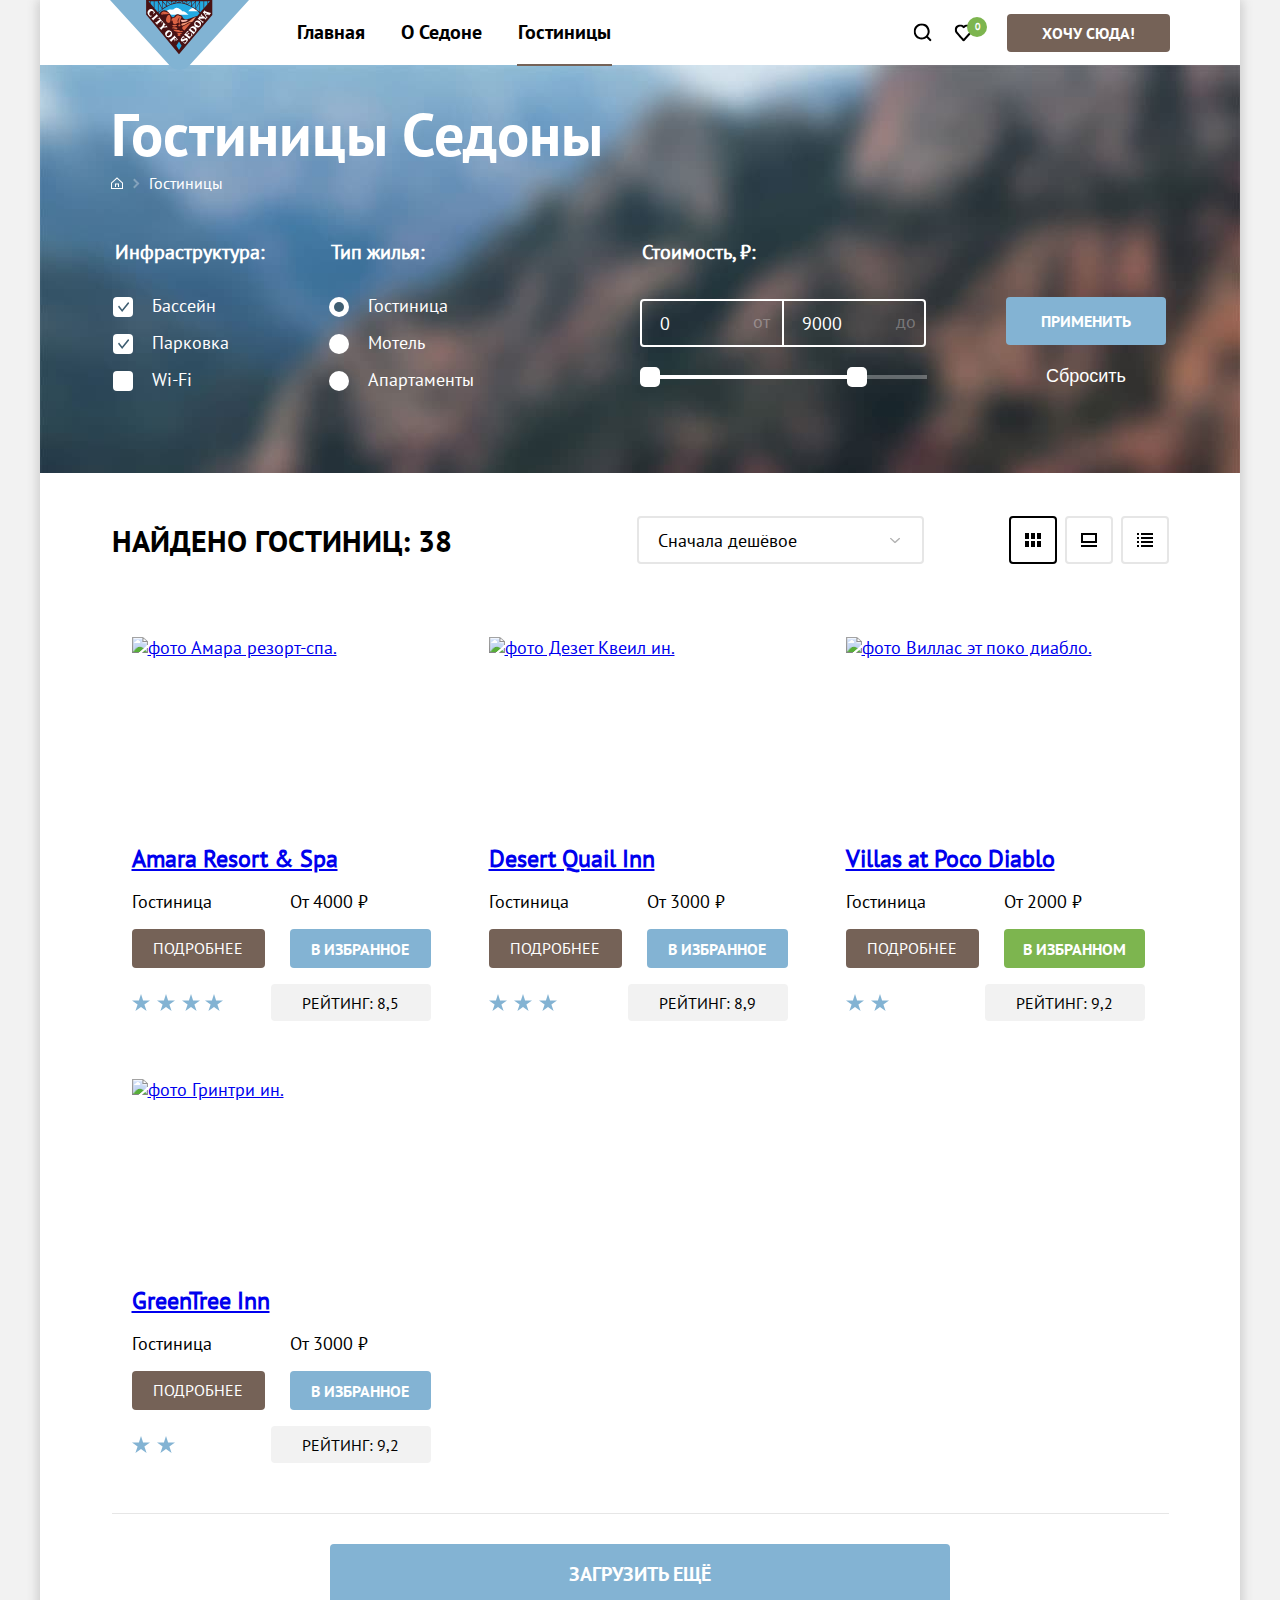
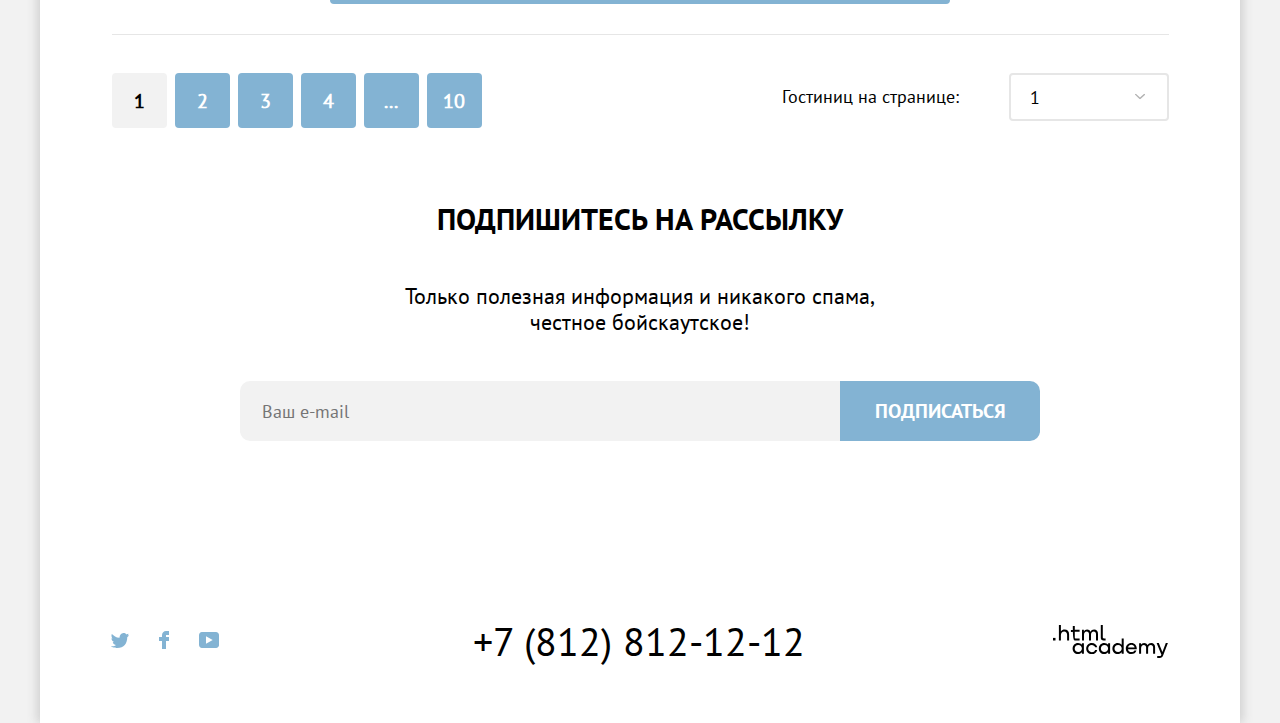
==== commit 658bc2d2: "Добавила фавиконки" ====
--- a/catalog.html
+++ b/catalog.html
@@ -4,6 +4,8 @@
     <meta charset="utf-8">
     <title>Каталог</title>
     <link rel="stylesheet" href="styles/styles.css">
+    <link rel="icon" href="favicon.ico">
+    <link rel="icon" type="image/png" sizes="32x32" href="image/favicon-32.png">
   </head>
   <body>
     <div class="container">
@@ -80,22 +82,22 @@
               <legend class="catalog-filter-title">Инфраструктура:</legend>
               <ul class="catalog-filter-list">
                 <li class="catalog-filter-item">
-                  <label class="control">
-                    <input class="visually-hidden control-input" type="checkbox" name="swimming-pool" checked>
+                  <label class="control" for="swimming-pool">
+                    <input class="visually-hidden control-input" type="checkbox" id="swimming-pool" checked>
                     <span class="control-mark"></span>
                     <span class="control-label">Бассейн</span>
                   </label>
                 </li>
                 <li class="catalog-filter-item">
-                  <label class="control">
-                    <input class="visually-hidden control-input" type="checkbox" name="parking" checked>
+                  <label class="control" for="parking">
+                    <input class="visually-hidden control-input" type="checkbox" id="parking" checked>
                     <span class="control-mark"></span>
                     <span class="control-label">Парковка</span>
                   </label>
                 </li>
                 <li class="catalog-filter-item">
-                  <label class="control">
-                    <input class="visually-hidden control-input" type="checkbox" name="wi-fi">
+                  <label class="control" for="wi-fi">
+                    <input class="visually-hidden control-input" type="checkbox" id="wi-fi">
                     <span class="control-mark"></span>
                     <span class="control-label">Wi-Fi</span>
                   </label>
@@ -106,22 +108,22 @@
               <legend class="catalog-filter-title type-housing">Тип жилья:</legend>
               <ul class="catalog-filter-list">
                 <li class="catalog-filter-item">
-                  <label class="control">
-                    <input class="visually-hidden control-input" type="radio" name="type-of-accommodation" value="mini-hotel" checked>
+                  <label class="control" for="type-of-accommodation">
+                    <input class="visually-hidden control-input" type="radio" id="type-of-accommodation" value="mini-hotel" checked>
                     <span class="control-mark"></span>
                     <span class="control-label">Гостиница</span>
                   </label>
                 </li>
                 <li class="catalog-filter-item">
-                  <label class="control">
-                    <input class="visually-hidden control-input" type="radio" name="type-of-accommodation" value="hotel">
+                  <label class="control" for="type-of-motel">
+                    <input class="visually-hidden control-input" type="radio" id="type-of-motel" value="hotel">
                     <span class="control-mark"></span>
                     <span class="control-label">Мотель</span>
                   </label>
                 </li>
                 <li class="catalog-filter-item">
-                  <label class="control">
-                    <input class="visually-hidden control-input" type="radio" name="type-of-accommodation" value="apartments">
+                  <label class="control" for="type-of-apartments">
+                    <input class="visually-hidden control-input" type="radio" id="type-of-apartments" value="apartments">
                     <span class="control-mark"></span>
                     <span class="control-label">Апартаменты</span>
                   </label>
@@ -132,12 +134,12 @@
               <legend class="catalog-filter-title title-price">Стоимость, ₽:</legend>
               <div class="range">
                 <div class="range-wrapper-inputs">
-                  <label class="catalog-filter-label">
-                    <input class="range-input range-input-min" type="number" min="0" value="0" name="min-price">
+                  <label class="catalog-filter-label" for="min-price">
+                    <input class="range-input range-input-min" type="number" id="min-price" min="0" value="0">
                     <span class="explanation">от</span>
                   </label>
-                  <label class="catalog-filter-label">
-                    <input class="range-input range-input-max" type="number" value="9000" name="max-price">
+                  <label class="catalog-filter-label" for="max-price">
+                    <input class="range-input range-input-max" type="number" id="max-price" value="9000">
                     <span class="explanation">до</span>
                   </label>
                 </div>
@@ -199,9 +201,9 @@
           <ul class="hotel-list">
             <li class="hotel-item">
               <a class="foto" href="#">
-                <img class="foto-hotel" src="image/content/Catalog-hotel/Amara Resort & Spa.jpg" width="299" height="206" style="display: block;" alt="фото Амара резорт-спа.">
-              </a>
-              <h3 class="name-hotel">Amara Resort & Spa</h3>
+                <img class="foto-hotel" src="image/content/Catalog-hotel/Amara-Resort-Spa.jpg" width="299" height="206" style="display: block;" alt="фото Амара резорт-спа.">
+                <h3 class="name-hotel">Amara Resort & Spa</h3>
+              </a>
               <div class="price">
                 <p class="description-hotel">Гостиница</p>
                 <p class="description-hotel">От 4000 <span class="rub">₽</span></p>
@@ -217,9 +219,9 @@
             </li>
             <li class="hotel-item">
               <a class="foto" href="#">
-                <img class="foto-hotel" src="image/content/Catalog-hotel/Desert Quail Inn.jpg" width="299" height="206" style="display: block;" alt="фото Дезет Квеил ин.">
-              </a>
-              <h3 class="name-hotel">Desert Quail Inn</h3>
+                <img class="foto-hotel" src="image/content/Catalog-hotel/Desert-Quail-Inn.jpg" width="299" height="206" style="display: block;" alt="фото Дезет Квеил ин.">
+                <h3 class="name-hotel">Desert Quail Inn</h3>
+              </a>
               <div class="price">
                 <p class="description-hotel">Гостиница</p>
                 <p class="description-hotel">От 3000 ₽</p>
@@ -235,9 +237,9 @@
             </li>
             <li class="hotel-item">
               <a class="foto" href="#">
-                <img class="foto-hotel" src="image/content/Catalog-hotel/Villas at Poco Diablo.jpg" width="299" height="206" style="display: block;" alt="фото Виллас эт поко диабло.">
-              </a>
-              <h3 class="name-hotel">Villas at Poco Diablo</h3>
+                <img class="foto-hotel" src="image/content/Catalog-hotel/Villas-at-Poco-Diablo.jpg" width="299" height="206" style="display: block;" alt="фото Виллас эт поко диабло.">
+                <h3 class="name-hotel">Villas at Poco Diablo</h3>
+              </a>
               <div class="price">
                 <p class="description-hotel">Гостиница</p>
                 <p class="description-hotel">От 2000 ₽</p>
@@ -253,9 +255,9 @@
             </li>
             <li class="hotel-item">
               <a class="foto" href="#">
-                <img class="foto-hotel" src="image/content/Catalog-hotel/GreenTree Inn.jpg" width="299" height="206" style="display: block;" alt="фото Гринтри ин.">
-              </a>
-              <h3 class="name-hotel">GreenTree Inn</h3>
+                <img class="foto-hotel" src="image/content/Catalog-hotel/GreenTree-Inn.jpg" width="299" height="206" style="display: block;" alt="фото Гринтри ин.">
+                <h3 class="name-hotel">GreenTree Inn</h3>
+              </a>
               <div class="price">
                 <p class="description-hotel">Гостиница</p>
                 <p class="description-hotel">От 3000 ₽</p>
@@ -271,7 +273,7 @@
             </li>
           </ul>
           <div class="pagination-show-more-container">
-            <button class="button pagination-show-more" type="button">Загрузить ещё</button>
+            <button class="button pagination-show-more">Загрузить ещё</button>
           </div>
           <div class="pagination-container">
             <ul class="pagination">
@@ -318,7 +320,7 @@
             <label for="subscription-email">
               <span class="visually-hidden">email</span>
             </label>
-            <input class="field"  placeholder="Ваш e-mail" type="email" name="subscription-email" id="subscription-email">
+            <input class="field"  placeholder="Ваш e-mail" type="email" id="subscription-email" required>
             <button class="button subscription-email" type="submit">Подписаться</button>
           </form>
         </section>
@@ -371,10 +373,11 @@
         </section>
         <a class="contacts-phone" href="tel:88128121212">+7 (812) 812-12-12</a>
         <section class="html-link">
+          <h3 class="visually-hidden">Ссылка на сайт html-academy</h3>
           <a class="htmlacademy-link" href="https://htmlacademy.ru/">
             <svg class="htmlacademy-link-icon" width="115" height="34" viewBox="0 0 115 34" fill="none" xmlns="http://www.w3.org/2000/svg">
               <path d="M0 12.9V15.5H2.5V12.9H0Z" />
-              <path d="M11.6 4.5C10 4.5 8.80002 5.2 8.00002 6.2H7.90002V0H5.90002V15.5H7.90002V10.2C7.90002 8.1 9.20002 6.6 11.2 6.6C13 6.6 14.1 8 14.1 9.8V15.5H16.1V9.4C16.2 6.4 14.3 4.5 11.6 4.5Z" "/>
+              <path d="M11.6 4.5C10 4.5 8.80002 5.2 8.00002 6.2H7.90002V0H5.90002V15.5H7.90002V10.2C7.90002 8.1 9.20002 6.6 11.2 6.6C13 6.6 14.1 8 14.1 9.8V15.5H16.1V9.4C16.2 6.4 14.3 4.5 11.6 4.5Z" />
               <path d="M26.6 4.79998H21.8V1.09998H19.8V4.89998H17.9V6.89998H19.8V12     .9C19.8 14.6 20.8 15.6 22.5 15.6H26.6V13.6H22.9C22.2 13.6 21.8 13.2 21.8 12.5V6.79998H26.6V4.79998Z" />
               <path d="M41.1 4.59998C39.5 4.59998 38.2 5.39998 37.6 6.69998H37.5C36.9 5.49998 35.7 4.59998 34.1 4.59998C32.7 4.59998 31.6 5.39998 31 6.39998H30.9V4.79998H29V15.4H31V9.99998C31 7.99998 32 6.49998 33.6 6.49998C35.1 6.49998 36 7.49998 36 9.09998V15.4H38V9.79998C38 7.39998 39.4 6.49998 40.6 6.49998C42.1 6.49998 43 7.49998 43 9.09998V15.4H45V8.89998C45.1 6.39998 43.6 4.59998 41.1 4.59998Z" />
               <path d="M47.8 12.7C47.8 14.4 48.8 15.4 50.6 15.4H52.6V13.4H50.9001C50.2001 13.4 49.8 13 49.8 12.3V0H47.8V12.7Z" />
@@ -395,13 +398,13 @@
             <button class="modal-close-button">
               <span class="visually-hidden">Закрыть</span>
             </button>
-            <h2 class="modal-title">Поиск гостиницы в Седоне</h2>
+            <h3 class="modal-title">Поиск гостиницы в Седоне</h3>
             <form class="modal-input-form" action="https://echo.htmlacademy.ru/" method="get">
               <ul class="modal-input-list">
                 <li class="modal-input-item data-start">
-                  <label for="start" class="label-input">Дата заезда:</label>
+                  <label for="trip-start" class="label-input">Дата заезда:</label>
                   <div class="modal-input-container">
-                    <input class="modal-input modal-input-date" type="date" id="start" name="trip-start" value="27 апреля 2021">
+                    <input class="modal-input modal-input-date" type="date" id="trip-start" value="2021-04-27" required>
                     <span class="container-calendar">
                       <svg class="calendar" width="15" height="15" viewBox="0 0 15 15" fill="none" xmlns="http://www.w3.org/2000/svg">
                         <path d="M5.5 10C5.8 10 6 9.8 6 9.5C6 9.2 5.8 9 5.5 9C5.2 9 5 9.2 5 9.5C5 9.8 5.2 10 5.5 10Z" />
@@ -421,9 +424,9 @@
                   <span class="comment-message error">Мы не можем отправить вас в прошлое.</span>
                 </li>
                 <li class="modal-input-item data-end">
-                  <label for="end" class="label-input">Дата выезда:</label>
+                  <label for="trip-end" class="label-input">Дата выезда:</label>
                   <div class="modal-input-container">
-                    <input class="modal-input modal-input-date" type="date" id="end" name="trip-end" value="1 сентября 2022">
+                    <input class="modal-input modal-input-date" type="date" id="trip-end" value="2022-09-01" required>
                     <span class="container-calendar">
                       <svg class="calendar" width="15" height="15" viewBox="0 0 15 15" fill="none" xmlns="http://www.w3.org/2000/svg">
                         <path d="M5.5 10C5.8 10 6 9.8 6 9.5C6 9.2 5.8 9 5.5 9C5.2 9 5 9.2 5 9.5C5 9.8 5.2 10 5.5 10Z" />
@@ -450,7 +453,7 @@
                         <path d="M0 0L0 1L13 1V0L0 0Z" />
                       </svg>
                     </button>
-                    <input class="modal-input modal-input-number" type="number" id="number-adults" name="number-adults" min="1" value="2">
+                    <input class="modal-input modal-input-number" type="number" id="number-adults" min="1" value="2" required>
                     <button class="modal-input-plus">
                       <svg class="icon-modal-plus icon-modal-input" width="13" height="13" viewBox="0 0 13 13" fill="none" xmlns="http://www.w3.org/2000/svg">
                         <path d="M13 6H7V0H6V6H0V7H6V13H7V7H13V6Z" />
@@ -484,7 +487,7 @@
                         <path d="M0 0L0 1L13 1V0L0 0Z" />
                       </svg>
                     </button>
-                    <input class="modal-input modal-input-number" type="number" id="number-children" name="number-children" min="0" value="1">
+                    <input class="modal-input modal-input-number" type="number" id="number-children" min="0" value="1">
                     <button class="modal-input-plus">
                       <svg class="icon-modal-plus icon-modal-input" width="13" height="13" viewBox="0 0 13 13" fill="none" xmlns="http://www.w3.org/2000/svg">
                         <path d="M13 6H7V0H6V6H0V7H6V13H7V7H13V6Z" />
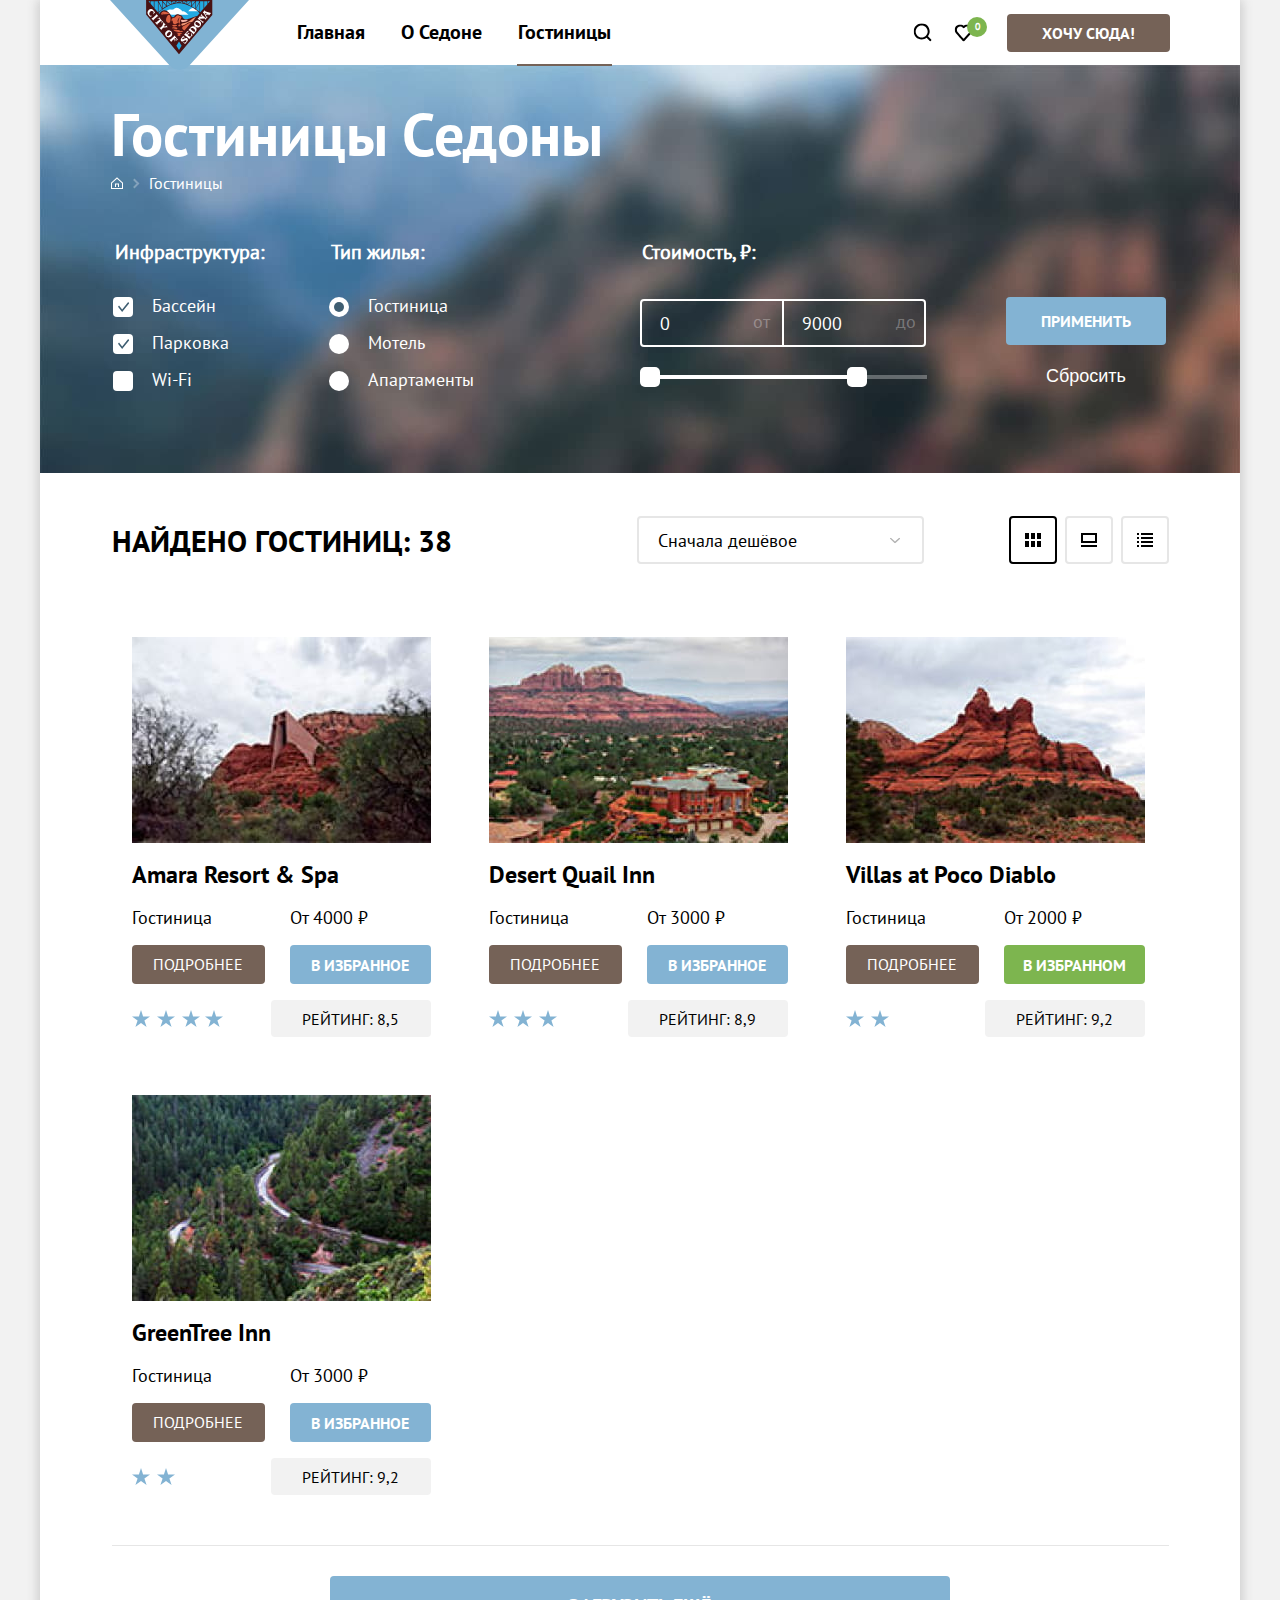
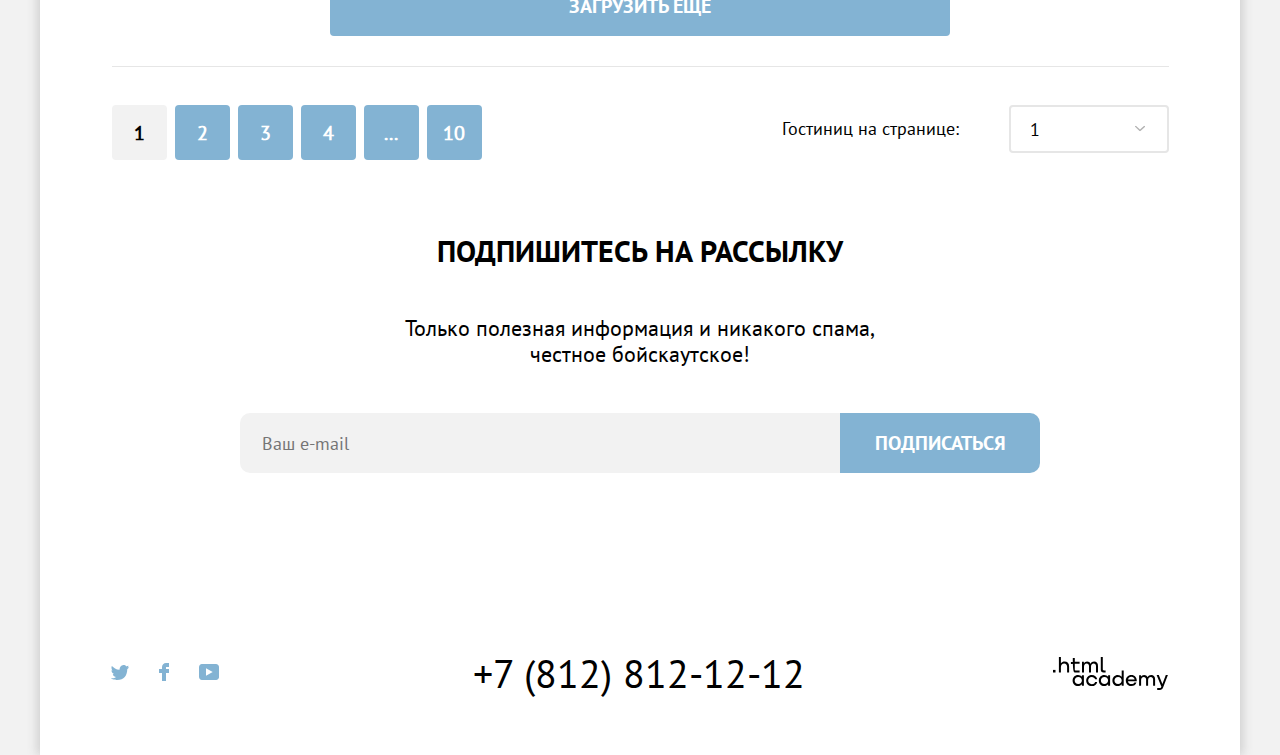
==== commit 5d931135: "Исправила комментарии к допуску" ====
--- a/catalog.html
+++ b/catalog.html
@@ -108,22 +108,22 @@
               <legend class="catalog-filter-title type-housing">Тип жилья:</legend>
               <ul class="catalog-filter-list">
                 <li class="catalog-filter-item">
-                  <label class="control" for="type-of-accommodation">
-                    <input class="visually-hidden control-input" type="radio" id="type-of-accommodation" value="mini-hotel" checked>
+                  <label class="control" for="type-of-hotel">
+                    <input class="visually-hidden control-input" type="radio" id="type-of-hotel" name="accommodation" value="mini-hotel" checked>
                     <span class="control-mark"></span>
                     <span class="control-label">Гостиница</span>
                   </label>
                 </li>
                 <li class="catalog-filter-item">
                   <label class="control" for="type-of-motel">
-                    <input class="visually-hidden control-input" type="radio" id="type-of-motel" value="hotel">
+                    <input class="visually-hidden control-input" type="radio" id="type-of-motel" name="accommodation" value="hotel">
                     <span class="control-mark"></span>
                     <span class="control-label">Мотель</span>
                   </label>
                 </li>
                 <li class="catalog-filter-item">
                   <label class="control" for="type-of-apartments">
-                    <input class="visually-hidden control-input" type="radio" id="type-of-apartments" value="apartments">
+                    <input class="visually-hidden control-input" type="radio" id="type-of-apartments" name="accommodation" value="apartments">
                     <span class="control-mark"></span>
                     <span class="control-label">Апартаменты</span>
                   </label>
@@ -201,7 +201,7 @@
           <ul class="hotel-list">
             <li class="hotel-item">
               <a class="foto" href="#">
-                <img class="foto-hotel" src="image/content/Catalog-hotel/Amara-Resort-Spa.jpg" width="299" height="206" style="display: block;" alt="фото Амара резорт-спа.">
+                <img class="foto-hotel" src="image/content/сatalog-hotel/amara-resort-spa.jpg" width="299" height="206" style="display: block;" alt="фото Амара резорт-спа.">
                 <h3 class="name-hotel">Amara Resort & Spa</h3>
               </a>
               <div class="price">
@@ -219,7 +219,7 @@
             </li>
             <li class="hotel-item">
               <a class="foto" href="#">
-                <img class="foto-hotel" src="image/content/Catalog-hotel/Desert-Quail-Inn.jpg" width="299" height="206" style="display: block;" alt="фото Дезет Квеил ин.">
+                <img class="foto-hotel" src="image/content/сatalog-hotel/desert-quail-inn.jpg" width="299" height="206" style="display: block;" alt="фото Дезет Квеил ин.">
                 <h3 class="name-hotel">Desert Quail Inn</h3>
               </a>
               <div class="price">
@@ -237,7 +237,7 @@
             </li>
             <li class="hotel-item">
               <a class="foto" href="#">
-                <img class="foto-hotel" src="image/content/Catalog-hotel/Villas-at-Poco-Diablo.jpg" width="299" height="206" style="display: block;" alt="фото Виллас эт поко диабло.">
+                <img class="foto-hotel" src="image/content/сatalog-hotel/villas-at-poco-diablo.jpg" width="299" height="206" style="display: block;" alt="фото Виллас эт поко диабло.">
                 <h3 class="name-hotel">Villas at Poco Diablo</h3>
               </a>
               <div class="price">
@@ -255,7 +255,7 @@
             </li>
             <li class="hotel-item">
               <a class="foto" href="#">
-                <img class="foto-hotel" src="image/content/Catalog-hotel/GreenTree-Inn.jpg" width="299" height="206" style="display: block;" alt="фото Гринтри ин.">
+                <img class="foto-hotel" src="image/content/сatalog-hotel/greentree-inn.jpg" width="299" height="206" style="display: block;" alt="фото Гринтри ин.">
                 <h3 class="name-hotel">GreenTree Inn</h3>
               </a>
               <div class="price">
--- a/styles/styles.css
+++ b/styles/styles.css
@@ -39,7 +39,7 @@
   display: flex;
   flex-direction: column;
   min-height: 100%;
-  font-family: ptsans-400, sans-serif;
+  font-family: "ptsans-400", sans-serif;
   font-size: 18px;
   line-height: 21px;
   background: #F2F2F2;
@@ -66,7 +66,7 @@
   line-height: 26px;
 }
 
-.advantages-list{
+.advantages-list {
   list-style-type:none;
   display: flex;
   flex-wrap: wrap;
@@ -99,7 +99,7 @@
   max-width: 200px;
 }
 
-.footer-social-list{
+.footer-social-list {
   list-style-type:none;
   margin: 35px auto 55px 56px ;
   padding: 0;
@@ -135,14 +135,14 @@
   background-repeat: no-repeat;
 }
 
-.subscription-catalog{
+.subscription-catalog {
   color:#000000;
   background-size: 100% auto;
   background-repeat: no-repeat;
   background-color: #FFFFFF;
 }
 
-.field{
+.field {
   background: #F2F2F2;
   border-radius: 10px 0 0 10px;
   border: 0;
@@ -182,7 +182,7 @@
   padding-top: 91px;
 }
 
-.subscription-title{
+.subscription-title {
   padding-top: 73px;
   font-family: "ptsans-700", sans-serif;
 }
@@ -209,7 +209,7 @@
   padding-top: 35px;
 }
 
-.breadcrumbs-list{
+.breadcrumbs-list {
   font-size: 16px;
   line-height: 21px;
   list-style-type:none;
@@ -219,13 +219,13 @@
   padding-top: 5px;
 }
 
-.catalog-filter-title{
+.catalog-filter-title {
   font-weight: 700;
   font-size: 20px;
   line-height: 26px;
 }
 
-.catalog-filter-list{
+.catalog-filter-list {
   list-style-type:none;
   padding-left: 0;
   margin-top: 30px;
@@ -235,7 +235,7 @@
   padding-bottom:16px ;
 }
 
-.control-input{
+.control-input {
   font-size: 18px;
   line-height: 23px;
   margin-right: 19px;
@@ -247,7 +247,7 @@
   color: #333333;
 }
 
-.light-note{
+.light-note {
   font-size: 22px;
   line-height: 26px;
   max-width: 720px;
@@ -269,7 +269,7 @@
   margin: 0 auto;
 }
 
-.catalog-hotel-title{
+.catalog-hotel-title {
   margin: 0;
   display: block;
   margin: auto auto auto 0;
@@ -329,7 +329,7 @@
   margin: 20px 0 ;
 }
 
-.advantages-big{
+.advantages-big {
   display: flex;
   flex-wrap: wrap;
 }
@@ -377,7 +377,7 @@
   margin-top: -30px;
 }
 
-.promo{
+.promo {
   background-color: #E5E5E5;
   background: url("../image/icon/polygonal.svg"), url("../image/background/background-welcome-sedona.jpg");
   background-repeat: no-repeat, no-repeat;
@@ -389,15 +389,15 @@
   align-items: center;
 }
 
-.light-background{
+.light-background {
   background: rgba(131, 179, 211, 0.12);
 }
 
-.translucent-background{
+.translucent-background {
   background-color: rgba(131, 179, 211, 0.2);
 }
 
-.hotel-search-button{
+.hotel-search-button {
   background-color: #756257;
   color: #FFFFFF;
   text-decoration: none;
@@ -414,7 +414,7 @@
   border-radius: 10px;
 }
 
-.hotel-search-description{
+.hotel-search-description {
   font-size: 22px;
   line-height: 26px;
   max-width: 580px;
@@ -442,7 +442,7 @@
   font-size: 18px;
 }
 
-.contacts-phone{
+.contacts-phone {
   background: #FFFFFF;
   color: #000000;
   text-decoration: none;
@@ -469,7 +469,7 @@
   gap: 18px;
 }
 
-.hotel-item{
+.hotel-item {
   max-width: 339px;
   padding: 20px;
   display: grid;
@@ -479,23 +479,27 @@
 .foto {
   margin: 0;
   display: block;
-}
-
-.name-hotel{
+  text-decoration: none;
+  color: #000000;
+}
+
+.name-hotel {
   font-weight: 700;
   font-size: 24px;
   line-height: 31px;
   margin: 0;
-}
-
-.description-hotel{
+  font-family: "ptsans-700", sans-serif;
+  padding-top: 16px;
+}
+
+.description-hotel {
   font-family: "ptsans-400", sans-serif;
   font-size: 18px;
   line-height: 23px;
   margin: 0;
 }
 
-.raiting{
+.raiting {
   font-size: 16px;
   line-height: 18px;
   text-transform: uppercase;
@@ -512,7 +516,7 @@
   box-sizing: border-box;
 }
 
-.detailed-hotel{
+.detailed-hotel {
   font-size: 16px;
   line-height: 21px;
   text-transform: uppercase;
@@ -548,7 +552,7 @@
   align-items: center;
 }
 
-.favourites{
+.favourites {
   font-size: 16px;
   line-height: 18px;
   text-transform: uppercase;
@@ -611,7 +615,7 @@
   color: rgba(255, 255, 255, 0.3);
 }
 
-.pagination-show-more{
+.pagination-show-more {
   display: block;
   box-sizing: border-box;
   width: 620px;
@@ -634,7 +638,7 @@
   border-bottom: 1px solid #E6E6E6;
 }
 
-.pagination{
+.pagination {
   list-style-type:none;
   display: flex;
   flex-wrap: wrap;
@@ -651,7 +655,7 @@
   margin-top: 8px;
 }
 
-.pagination-item .pagination-disabled{
+.pagination-item .pagination-disabled {
   color: #000000;
   background-color:#F2F2F2;
 }
@@ -761,7 +765,7 @@
   box-sizing: border-box;
 }
 
-.catalog-filter{
+.catalog-filter {
   display: grid;
   gap: 6px;
   grid-template-columns: 210px 305px 362px 160px;
@@ -836,15 +840,15 @@
   border: 2px solid #000000;
 }
 
-.foto:hover .foto-hotel{
+.foto:hover .foto-hotel {
   opacity: 0.6;
 }
 
-.foto:focus .foto-hotel{
+.foto:focus {
   outline: 3px solid #83B3D3;
 }
 
-.foto:active .foto-hotel{
+.foto:active .foto-hotel {
   opacity: 0.3;
 }
 
@@ -893,7 +897,7 @@
   align-items: end;
 }
 
-.range-price{
+.range-price {
   grid-column: 1/3;
 }
 
@@ -928,7 +932,7 @@
   fill:rgba(117, 98, 87, 0);
 }
 
-.navigation-link:active .navigation-icon{
+.navigation-link:active .navigation-icon {
   fill:rgba(117, 98, 87, 0.3);
 }
 
@@ -974,20 +978,15 @@
   outline: 3px solid #83B3D3;
 }
 
-/* .mistake {
-  background-color: #ffffff;
-  border: 1px solid #ff0000;
-}*/
-
 .footer-social-icon {
   fill: #83B3D3;
 }
 
-.button-social:hover .footer-social-icon{
+.button-social:hover .footer-social-icon {
   fill: #68a3ca;
 }
 
-.button-social:focus .footer-social-icon{
+.button-social:focus .footer-social-icon {
   fill: #68a3ca;
 }
 
@@ -996,7 +995,7 @@
   border-radius: 10px;
 }
 
-.button-social:active .footer-social-icon{
+.button-social:active .footer-social-icon {
   fill: rgba(104, 162, 202, 0.3);
 }
 
@@ -1014,7 +1013,7 @@
   color: rgba(117, 98, 87, 0.3);
 }
 
-.htmlacademy-link:hover .htmlacademy-link-icon{
+.htmlacademy-link:hover .htmlacademy-link-icon {
   fill: #756257;
 }
 
@@ -1024,7 +1023,7 @@
   border-radius: 10px;
 }
 
-.htmlacademy-link:active .htmlacademy-link-icon{
+.htmlacademy-link:active .htmlacademy-link-icon {
   fill: rgba(117, 98, 87, 0.3);
 }
 
@@ -1111,7 +1110,7 @@
   background-color: #68A2CA;
 }
 
-.subscription-email:focus{
+.subscription-email:focus {
   outline: 3px solid #756257;
 }
 
@@ -1137,7 +1136,7 @@
   background-color: #68A2CA;
 }
 
-.pagination-show-more:focus{
+.pagination-show-more:focus {
   outline: 3px solid #756257;
 }
 
@@ -1434,7 +1433,7 @@
   box-shadow: 0 4px 10px rgba(0, 0, 0, 0.25);;
 }
 
-.range-toggle:focus{
+.range-toggle:focus {
   outline: 3px solid #83B3D3;
 }
 
@@ -1477,11 +1476,11 @@
   margin: 0;
 }
 
-.range-input[type=number] {
+.range-input[type="number"] {
   -moz-appearance:textfield;
 }
 
-.modal-input-number[type=number] {
+.modal-input-number[type="number"] {
   -moz-appearance:textfield;
 }
 
@@ -1690,7 +1689,7 @@
   background-color: #68A2CA;
 }
 
-.modal-input-submit:focus{
+.modal-input-submit:focus {
   outline: 3px solid #756257;
 }
 
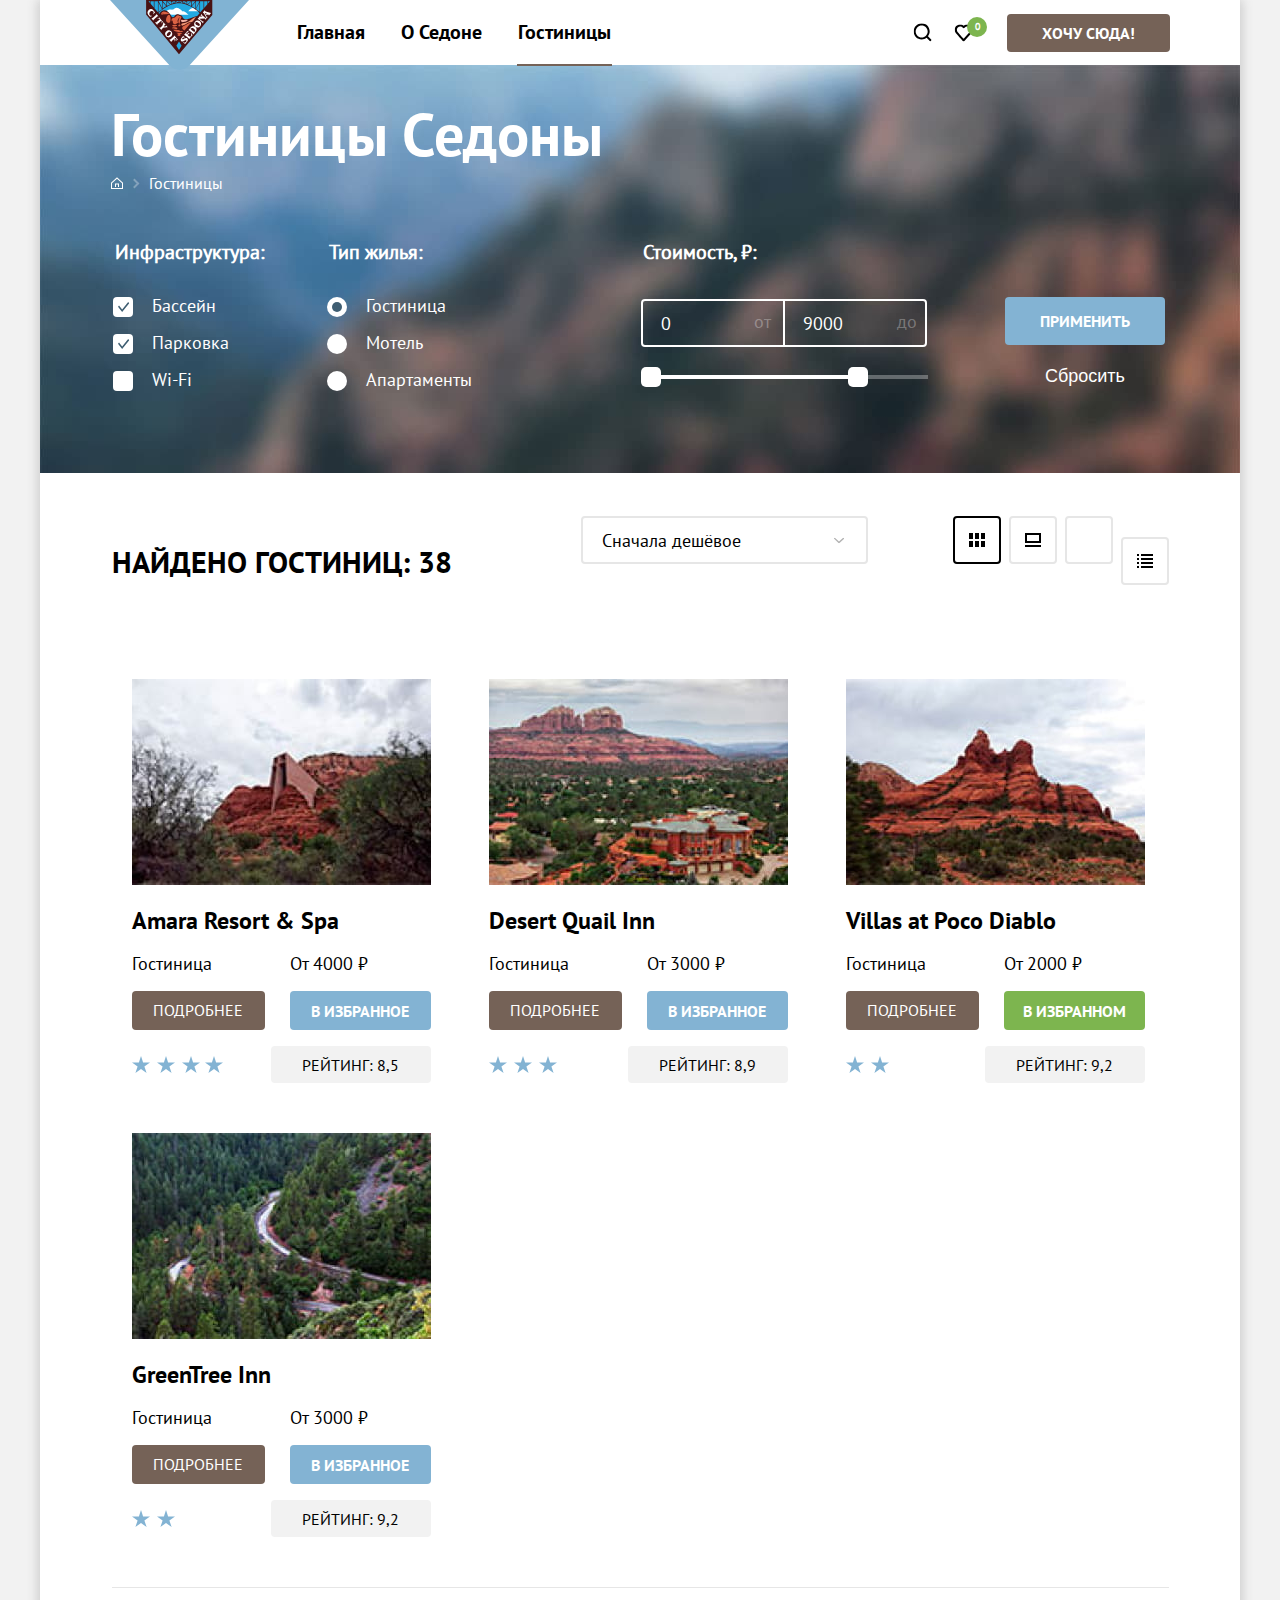
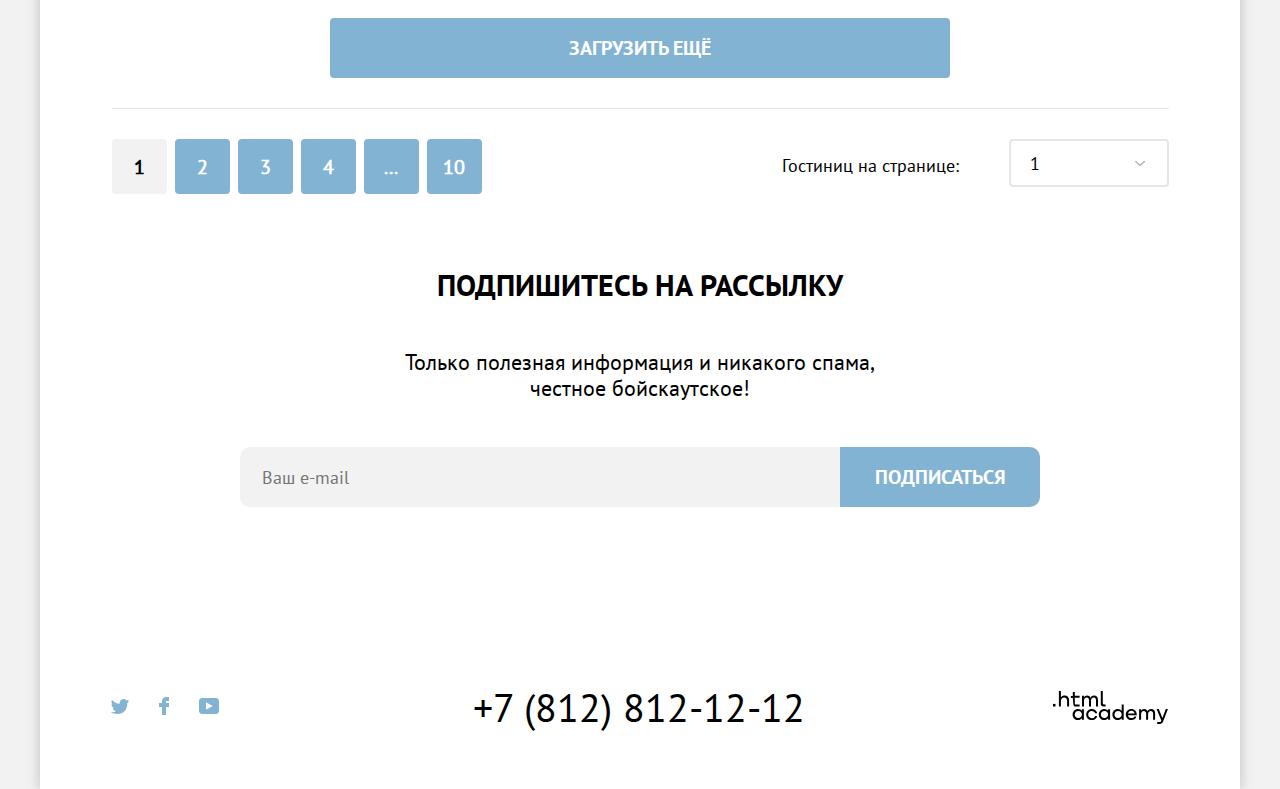
==== commit b5db0968: "Защита проекта вторая попытка" ====
--- a/catalog.html
+++ b/catalog.html
@@ -23,7 +23,7 @@
               <a class="navigation-link" href="about.sedona">О Седоне</a>
             </li>
             <li class="navigation-item navigation-item-catalog-current">
-              <a class="navigation-link navigation-link-current" href="catalog.html">Гостиницы</a>
+              <a class="navigation-link navigation-link-current" href="#">Гостиницы</a>
             </li>
           </ul>
           <ul class="navigation-user">
@@ -58,7 +58,7 @@
               <span class="counter">0</span>
             </li>
             <li  class="user-item">
-              <a class="navigation-link navigation-link popup" href="catalog.html">Хочу сюда!</a>
+              <a class="navigation-link navigation-link popup" href="#">Хочу сюда!</a>
             </li>
           </ul>
         </nav>
@@ -104,7 +104,7 @@
                 </li>
               </ul>
             </fieldset>
-            <fieldset class="catalog-filter-group">
+            <fieldset class="catalog-filter-group type-of-housing">
               <legend class="catalog-filter-title type-housing">Тип жилья:</legend>
               <ul class="catalog-filter-list">
                 <li class="catalog-filter-item">
@@ -145,10 +145,10 @@
                 </div>
                 <div class="range-scale">
                   <div class="range-bar">
-                    <button class="range-toggle toggle-min">
+                    <button class="range-toggle toggle-min" type="button">
                       <span class="visually-hidden">Изменить минимальную цену.</span>
                     </button>
-                    <button class="range-toggle toggle-max">
+                    <button class="range-toggle toggle-max" type="button">
                       <span class="visually-hidden">Изменить максимальную цену.</span>
                     </button>
                   </div>
@@ -170,6 +170,7 @@
               <option value="option-control expensive">Сначала дорогое</option>
             </select>
             <a class="button-view selected" href="#">
+              <h3 class="visually-hidden">вид сеткой</h3>
               <svg width="16" height="14" viewBox="0 0 16 14" fill="none" xmlns="http://www.w3.org/2000/svg">
                 <path d="M4 0H0V6H4V0Z" fill="black"/>
                 <path d="M16 0H12V6H16V0Z" fill="black"/>
@@ -180,12 +181,15 @@
               </svg>
             </a>
             <a class="button-view" href="#">
+              <h3 class="visually-hidden">вид карточек по отдельности</h3>
               <svg width="16" height="14" viewBox="0 0 16 14" fill="none" xmlns="http://www.w3.org/2000/svg">
                 <path d="M16 12H0V14H16V12Z" fill="black"/>
                 <path d="M14 2V8H2V2H14ZM16 0H0V10H16V0Z" fill="black"/>
               </svg>
             </a>
             <a class="button-view" href="#">
+              <h3 class="visually-hidden">вид списком</h3>
+              <h3 class="visu">
               <svg width="16" height="14" viewBox="0 0 16 14" fill="none" xmlns="http://www.w3.org/2000/svg">
                 <path d="M2 0H0V2H2V0Z" fill="black"/>
                 <path d="M16 0H4V2H16V0Z" fill="black"/>
@@ -201,7 +205,7 @@
           <ul class="hotel-list">
             <li class="hotel-item">
               <a class="foto" href="#">
-                <img class="foto-hotel" src="image/content/сatalog-hotel/amara-resort-spa.jpg" width="299" height="206" style="display: block;" alt="фото Амара резорт-спа.">
+                <img class="foto-hotel" src="image/content/сatalog-hotel/amara-resort-spa.jpg" width="299" height="206" alt="фото Амара резорт-спа.">
                 <h3 class="name-hotel">Amara Resort & Spa</h3>
               </a>
               <div class="price">
@@ -210,7 +214,7 @@
               </div>
               <div class="link-detailed">
                 <a class="detailed-hotel" href="#">Подробнее</a>
-                <button class="button favourites">В избранное</button>
+                <button class="button favourites" type="button">В избранное</button>
               </div>
               <div class="estimation">
                 <img class="logo-rating" src="image/icon/stars-4.svg" width="91" height="17" alt="четыре звезды.">
@@ -219,7 +223,7 @@
             </li>
             <li class="hotel-item">
               <a class="foto" href="#">
-                <img class="foto-hotel" src="image/content/сatalog-hotel/desert-quail-inn.jpg" width="299" height="206" style="display: block;" alt="фото Дезет Квеил ин.">
+                <img class="foto-hotel" src="image/content/сatalog-hotel/desert-quail-inn.jpg" width="299" height="206" alt="фото Дезет Квеил ин.">
                 <h3 class="name-hotel">Desert Quail Inn</h3>
               </a>
               <div class="price">
@@ -228,7 +232,7 @@
               </div>
               <div class="link-detailed">
                 <a class="detailed-hotel" href="#">Подробнее</a>
-                <button class="button favourites">В избранное</button>
+                <button class="button favourites" type="button">В избранное</button>
               </div>
               <div class="estimation">
                 <img class="logo-rating" src="image/icon/stars-3.svg" width="68" height="17" alt="три звезды.">
@@ -237,7 +241,7 @@
             </li>
             <li class="hotel-item">
               <a class="foto" href="#">
-                <img class="foto-hotel" src="image/content/сatalog-hotel/villas-at-poco-diablo.jpg" width="299" height="206" style="display: block;" alt="фото Виллас эт поко диабло.">
+                <img class="foto-hotel" src="image/content/сatalog-hotel/villas-at-poco-diablo.jpg" width="299" height="206" alt="фото Виллас эт поко диабло.">
                 <h3 class="name-hotel">Villas at Poco Diablo</h3>
               </a>
               <div class="price">
@@ -246,7 +250,7 @@
               </div>
               <div class="link-detailed">
                 <a class="detailed-hotel" href="#">Подробнее</a>
-                <button class="button favourites active">В избранном</button>
+                <button class="button favourites active" type="button">В избранном</button>
               </div>
               <div class="estimation">
                 <img class="logo-rating" src="image/icon/stars-2.svg" width="43" height="17" alt="две звезды.">
@@ -255,7 +259,7 @@
             </li>
             <li class="hotel-item">
               <a class="foto" href="#">
-                <img class="foto-hotel" src="image/content/сatalog-hotel/greentree-inn.jpg" width="299" height="206" style="display: block;" alt="фото Гринтри ин.">
+                <img class="foto-hotel" src="image/content/сatalog-hotel/greentree-inn.jpg" width="299" height="206" alt="фото Гринтри ин.">
                 <h3 class="name-hotel">GreenTree Inn</h3>
               </a>
               <div class="price">
@@ -264,7 +268,7 @@
               </div>
               <div class="link-detailed">
                 <a class="detailed-hotel" href="#">Подробнее</a>
-                <button class="button favourites">В избранное</button>
+                <button class="button favourites" type="button">В избранное</button>
               </div>
               <div class="estimation">
                 <img class="logo-rating" src="image/icon/stars-2.svg" width="43" height="17" alt="две звезды.">
@@ -273,7 +277,7 @@
             </li>
           </ul>
           <div class="pagination-show-more-container">
-            <button class="button pagination-show-more">Загрузить ещё</button>
+            <button class="button pagination-show-more" type="button">Загрузить ещё</button>
           </div>
           <div class="pagination-container">
             <ul class="pagination">
@@ -327,9 +331,7 @@
       </main>
       <footer class="page-footer">
         <section class="footer-social">
-          <h2 class="social-title">
-            <span class="visually-hidden">социальные сети</span>
-          </h2>
+          <h2 class="visually-hidden">социальные сети</h2>
           <ul class="footer-social-list">
             <li class="footer-social-item">
               <a class="button-social" href="https://twitter.com/htmlacademy_ru">
@@ -395,8 +397,11 @@
       <div class="modal-container modal-container-close">
         <div class="modal modal-hotel-search">
           <section class="modal-content">
-            <button class="modal-close-button">
+            <button class="modal-close-button" type="button">
               <span class="visually-hidden">Закрыть</span>
+              <svg  class="cross" width="13" height="13" viewBox="0 0 13 13" fill="none" xmlns="http://www.w3.org/2000/svg">
+                <path d="M13 1.2L11.8 0L6.5 5.3L1.2 0L0 1.2L5.3 6.5L0 11.8L1.2 13L6.5 7.7L11.8 13L13 11.8L7.7 6.5L13 1.2Z" />
+              </svg>
             </button>
             <h3 class="modal-title">Поиск гостиницы в Седоне</h3>
             <form class="modal-input-form" action="https://echo.htmlacademy.ru/" method="get">
@@ -448,13 +453,15 @@
                 <li class="modal-input-item item-adults">
                   <label for="number-adults" class="label-input">Взрослые:</label>
                   <div class="modal-input-container">
-                    <button class="modal-input-minus">
+                    <button class="modal-input-minus" type="button">
+                      <h3 class="visually-hidden">кнопка минус</h3>
                       <svg  class="icon-modal-minus icon-modal-input" width="13" height="1" viewBox="0 0 13 1" fill="none" xmlns="http://www.w3.org/2000/svg">
                         <path d="M0 0L0 1L13 1V0L0 0Z" />
                       </svg>
                     </button>
                     <input class="modal-input modal-input-number" type="number" id="number-adults" min="1" value="2" required>
-                    <button class="modal-input-plus">
+                    <button class="modal-input-plus" type="button">
+                      <h3 class="visually-hidden">кнопка плюс</h3>
                       <svg class="icon-modal-plus icon-modal-input" width="13" height="13" viewBox="0 0 13 13" fill="none" xmlns="http://www.w3.org/2000/svg">
                         <path d="M13 6H7V0H6V6H0V7H6V13H7V7H13V6Z" />
                       </svg>
@@ -482,13 +489,15 @@
                     </span>
                   </span>
                   <div class="modal-input-container">
-                    <button class="modal-input-minus">
+                    <button class="modal-input-minus" type="button">
+                      <h3 class="visually-hidden">кнопка минус</h3>
                       <svg  class="icon-modal-minus icon-modal-input" width="13" height="1" viewBox="0 0 13 1" fill="none" xmlns="http://www.w3.org/2000/svg">
                         <path d="M0 0L0 1L13 1V0L0 0Z" />
                       </svg>
                     </button>
                     <input class="modal-input modal-input-number" type="number" id="number-children" min="0" value="1">
-                    <button class="modal-input-plus">
+                    <button class="modal-input-plus" type="button">
+                      <h3 class="visually-hidden">кнопка плюс</h3>
                       <svg class="icon-modal-plus icon-modal-input" width="13" height="13" viewBox="0 0 13 13" fill="none" xmlns="http://www.w3.org/2000/svg">
                         <path d="M13 6H7V0H6V6H0V7H6V13H7V7H13V6Z" />
                       </svg>
--- a/styles/styles.css
+++ b/styles/styles.css
@@ -183,7 +183,7 @@
 }
 
 .subscription-title {
-  padding-top: 73px;
+  padding-top: 65px;
   font-family: "ptsans-700", sans-serif;
 }
 
@@ -378,7 +378,7 @@
 }
 
 .promo {
-  background-color: #E5E5E5;
+  background-color: #000000;
   background: url("../image/icon/polygonal.svg"), url("../image/background/background-welcome-sedona.jpg");
   background-repeat: no-repeat, no-repeat;
   background-position: left bottom 0, top center;
@@ -405,7 +405,7 @@
   line-height: 36px;
   text-transform: uppercase;
   width: 575px;
-  height: 60px;
+  min-height: 60px;
   display: block;
   margin: 0 auto 91px;
   padding:15px 0 15px 0;
@@ -466,7 +466,8 @@
   padding: 0;
   display: grid;
   grid-template-columns: 339px 339px 339px;
-  gap: 18px;
+  column-gap: 18px;
+  row-gap: 10px;
 }
 
 .hotel-item {
@@ -645,6 +646,7 @@
   padding: 0;
   margin: 30px 0 0 0;
   max-width: 600px;
+  padding-top: 0;
 }
 
 .pagination-item:not(:last-child) {
@@ -652,7 +654,7 @@
 }
 
 .pagination-item {
-  margin-top: 8px;
+  margin-bottom: 8px;
 }
 
 .pagination-item .pagination-disabled {
@@ -766,9 +768,8 @@
 }
 
 .catalog-filter {
-  display: grid;
-  gap: 6px;
-  grid-template-columns: 210px 305px 362px 160px;
+  display: flex;
+  flex-wrap: wrap;
   margin-top: 45px;
 }
 
@@ -803,11 +804,19 @@
 }
 
 .type-housing {
-  max-width: 140px;
+  width: 140px;
+}
+
+.type-of-housing {
+  width: 310px;
+}
+
+.price-filter {
+  width: 362px;
 }
 
 .infrastructure {
-  max-width: 150px;
+  width: 210px;
 }
 
 .catalog-hotel-management {
@@ -1209,6 +1218,13 @@
   border-radius: 30px;
 }
 
+.cross {
+  fill: #000000;
+  position: absolute;
+  top: 20px;
+  left: 20px;
+}
+
 .modal-close-button {
   position: absolute;
   padding: 0;
@@ -1216,12 +1232,27 @@
   right: 70px;
   width: 53px;
   height: 53px;
-  background-color: #ffffff;
   border: none;
-  background-image: url("../image/icon/close-modal.svg");
-  background-repeat: no-repeat;
-  background-position: center;
+  border-radius: 50%;
+  background-color: #F2F2F2;
   cursor: pointer;
+}
+
+.modal-close-button:hover {
+  background-color: #E6E6E6;
+}
+
+.modal-close-button:focus {
+  background-color: #E6E6E6;
+  outline: 3px solid #83B3D3;
+}
+
+.modal-close-button:active {
+  background-color: #E6E6E6;
+}
+
+.modal-close-button:active .cross {
+  fill:rgba(0, 0, 0, 0.3);
 }
 
 .modal-title {
@@ -1600,7 +1631,7 @@
 }
 
 .tooltip-text:after {
-  content:'';
+  content:"";
   background-image: url("../image/icon/corner.svg");
   width: 19px;
   height: 9px;
@@ -1708,7 +1739,7 @@
   display: flex;
   margin: 30px 0 0 0;
   justify-content: end;
-  align-items: center;
+  align-items: flex-start;
   flex-wrap: wrap;
   max-width: 450px;
 }
@@ -1721,4 +1752,10 @@
 .title-select-control {
   font-size: 18px;
   line-height: 23px;
-}
+  margin-bottom: 21px;
+  margin-top: 15px;
+}
+
+.field:invalid .error {
+  box-shadow: inset 0 0 0 2px #FF5757;
+}
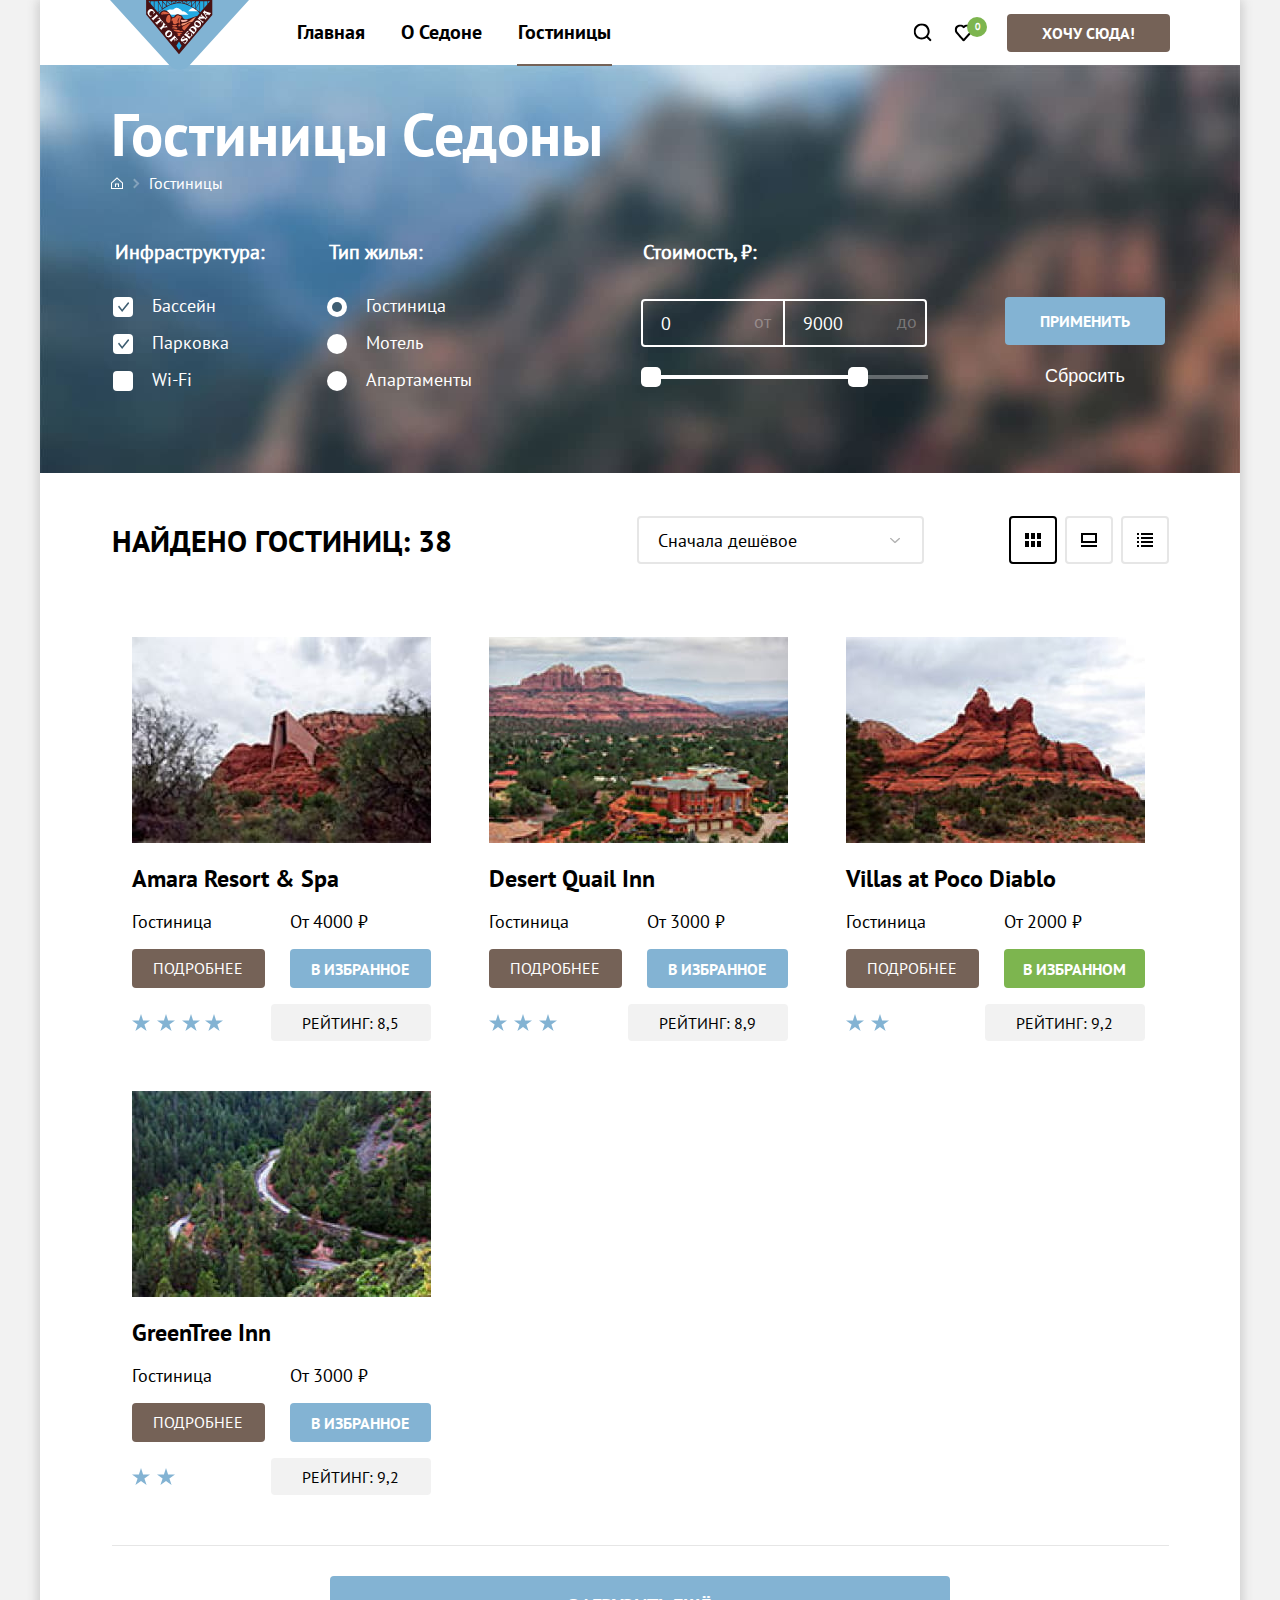
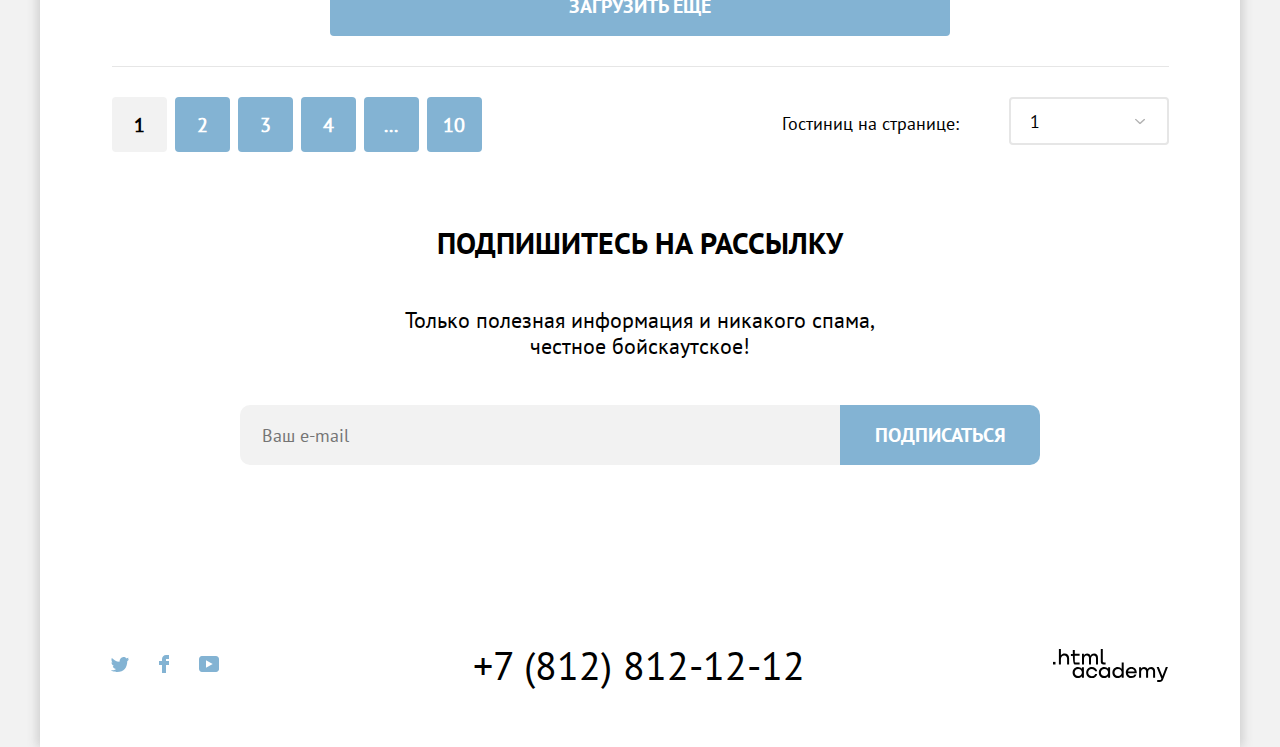
==== commit 8bab3c39: ""master"" ====
--- a/catalog.html
+++ b/catalog.html
@@ -189,7 +189,6 @@
             </a>
             <a class="button-view" href="#">
               <h3 class="visually-hidden">вид списком</h3>
-              <h3 class="visu">
               <svg width="16" height="14" viewBox="0 0 16 14" fill="none" xmlns="http://www.w3.org/2000/svg">
                 <path d="M2 0H0V2H2V0Z" fill="black"/>
                 <path d="M16 0H4V2H16V0Z" fill="black"/>
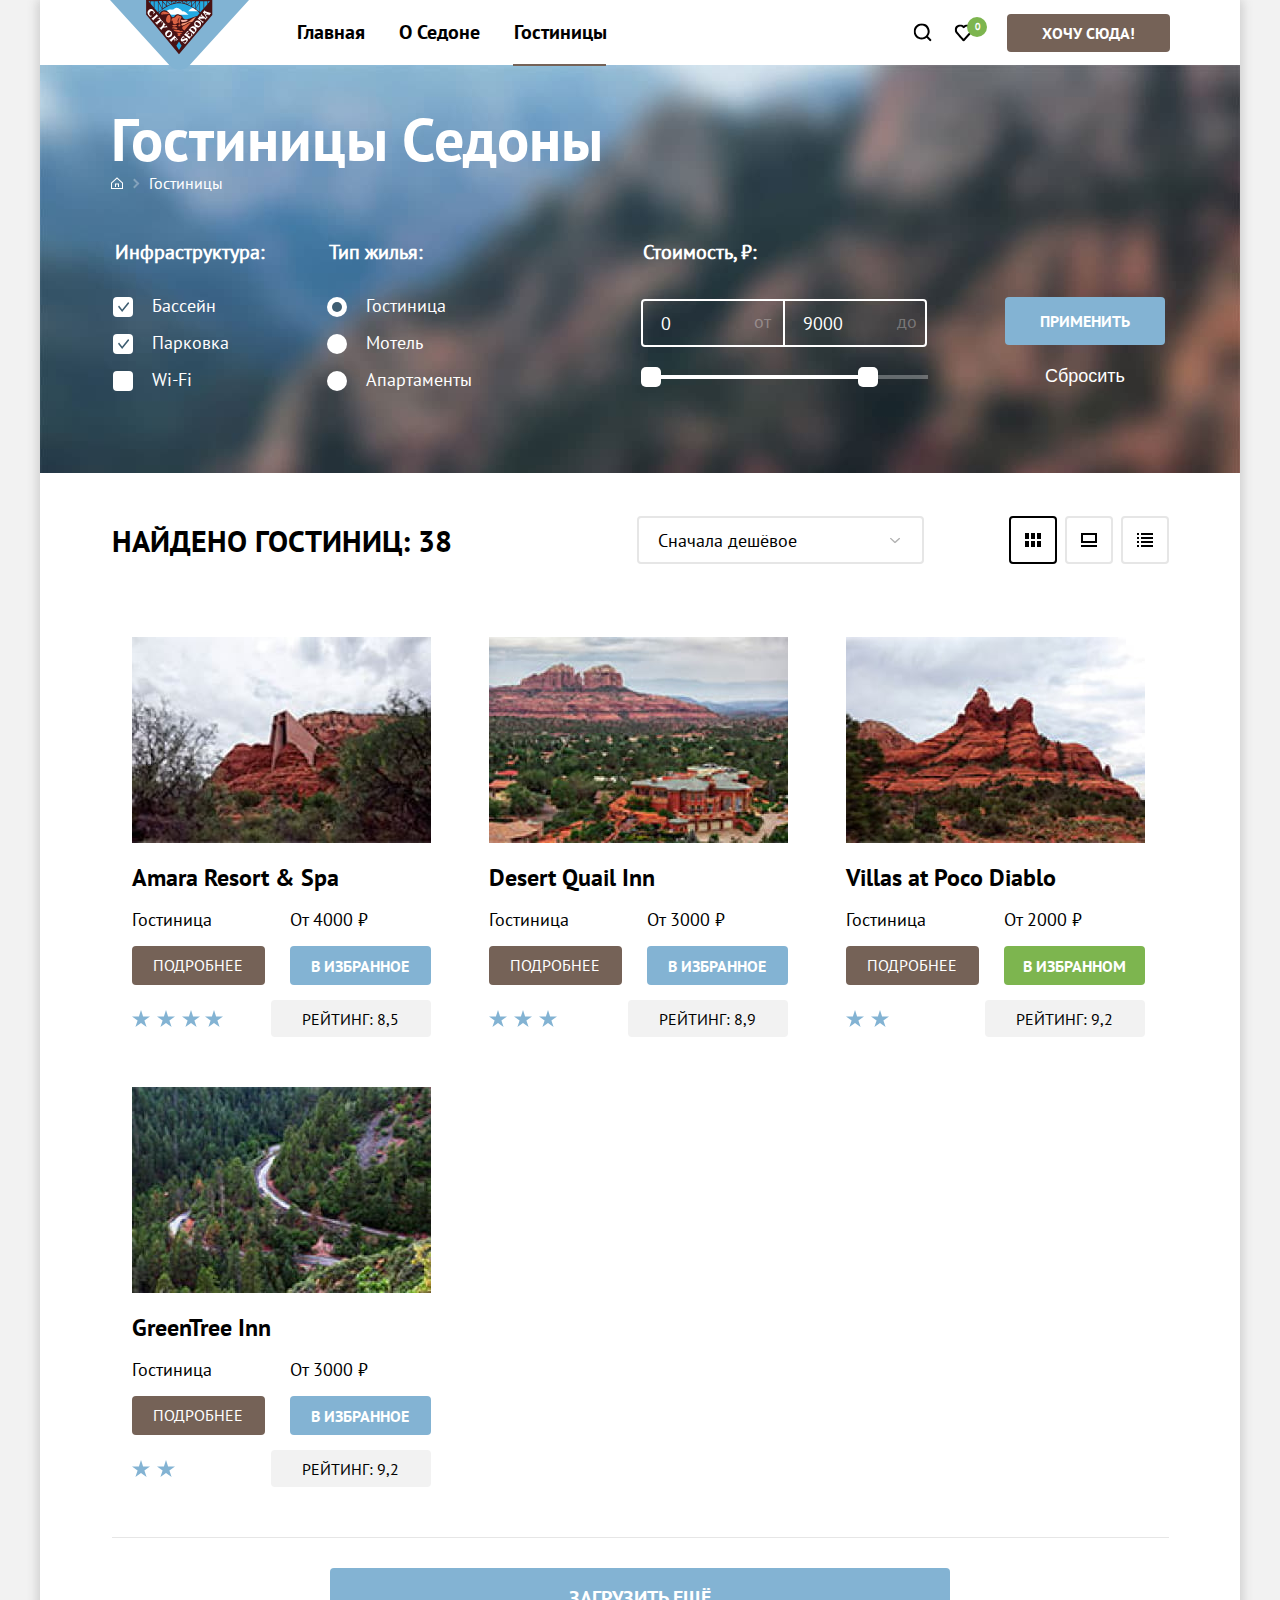
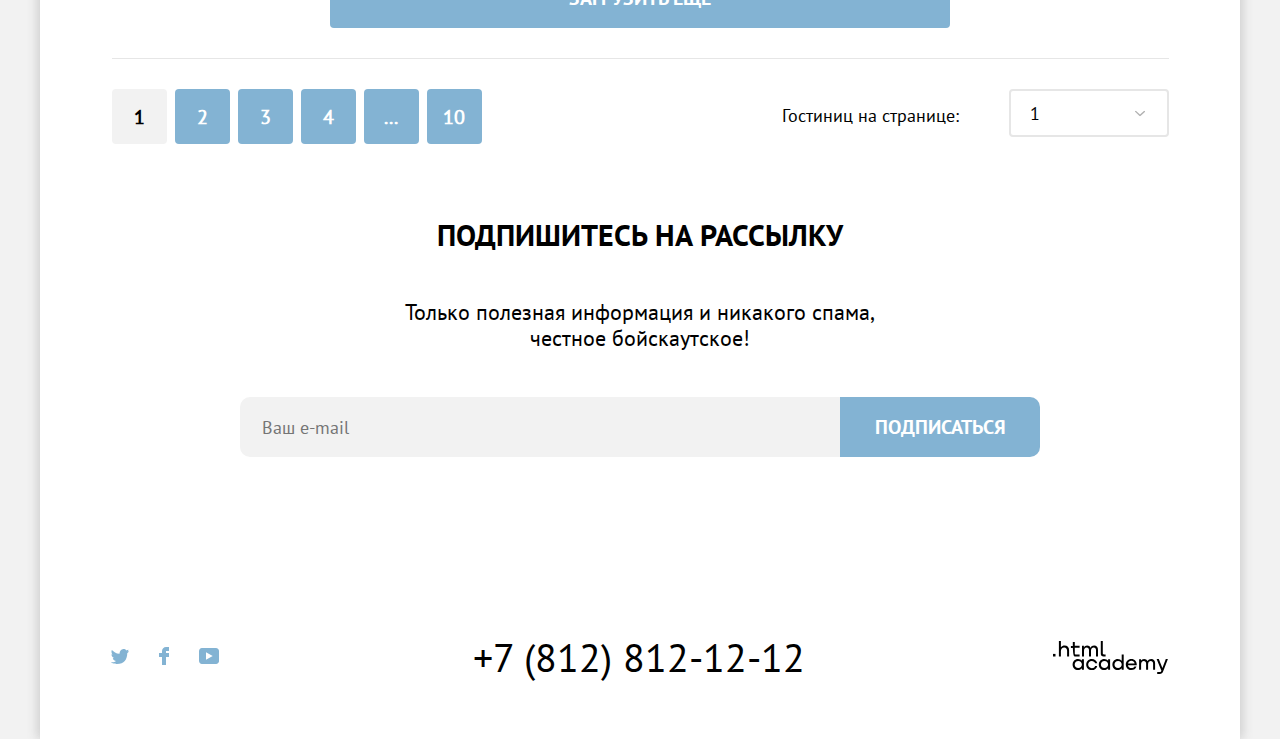
==== commit 714794cd: "Merge pull request #20 from etadueva/master" ====
--- a/catalog.html
+++ b/catalog.html
@@ -453,15 +453,17 @@
                   <label for="number-adults" class="label-input">Взрослые:</label>
                   <div class="modal-input-container">
                     <button class="modal-input-minus" type="button">
-                      <h3 class="visually-hidden">кнопка минус</h3>
+                      <h3 class="visually-hidden">Уменьшить количество</h3>
                       <svg  class="icon-modal-minus icon-modal-input" width="13" height="1" viewBox="0 0 13 1" fill="none" xmlns="http://www.w3.org/2000/svg">
+                        <title>Иконка минуса</title>
                         <path d="M0 0L0 1L13 1V0L0 0Z" />
                       </svg>
                     </button>
                     <input class="modal-input modal-input-number" type="number" id="number-adults" min="1" value="2" required>
                     <button class="modal-input-plus" type="button">
-                      <h3 class="visually-hidden">кнопка плюс</h3>
+                      <h3 class="visually-hidden">Увеличить количество</h3>
                       <svg class="icon-modal-plus icon-modal-input" width="13" height="13" viewBox="0 0 13 13" fill="none" xmlns="http://www.w3.org/2000/svg">
+                        <title>Иконка плюса</title>
                         <path d="M13 6H7V0H6V6H0V7H6V13H7V7H13V6Z" />
                       </svg>
                     </button>
@@ -473,6 +475,7 @@
                     <span class="tooltip">
                       <button class="tooltip-toggle" type="button" aria-labelledby="tooltip-label">
                         <svg class="tooltip-icon" width="25" height="25" fill="none" xmlns="http://www.w3.org/2000/svg">
+                          <title>Иконка информация</title>
                           <circle cx="12.5" cy="12.5" r="12.5" />
                           <g clip-path="url(#a)" fill="#fff">
                             <path d="M12 17h1v-6h-1v6ZM13 8h-1v1h1V8Z"/>
@@ -489,15 +492,17 @@
                   </span>
                   <div class="modal-input-container">
                     <button class="modal-input-minus" type="button">
-                      <h3 class="visually-hidden">кнопка минус</h3>
+                      <h3 class="visually-hidden">Уменьшить количество</h3>
                       <svg  class="icon-modal-minus icon-modal-input" width="13" height="1" viewBox="0 0 13 1" fill="none" xmlns="http://www.w3.org/2000/svg">
+                        <title>Иконка минуса</title>
                         <path d="M0 0L0 1L13 1V0L0 0Z" />
                       </svg>
                     </button>
                     <input class="modal-input modal-input-number" type="number" id="number-children" min="0" value="1">
                     <button class="modal-input-plus" type="button">
-                      <h3 class="visually-hidden">кнопка плюс</h3>
+                      <h3 class="visually-hidden">Увеличить количество</h3>
                       <svg class="icon-modal-plus icon-modal-input" width="13" height="13" viewBox="0 0 13 13" fill="none" xmlns="http://www.w3.org/2000/svg">
+                        <title>Иконка плюса</title>
                         <path d="M13 6H7V0H6V6H0V7H6V13H7V7H13V6Z" />
                       </svg>
                     </button>
--- a/styles/styles.css
+++ b/styles/styles.css
@@ -128,7 +128,7 @@
 
 .subscription {
   min-height: 411px;
-  background-color: #81B3D3;
+  background-color: #6c879e;
   color: #ffffff;
   background-image: url("../image/background/background-mailing.jpg");
   background-size: 100% auto;
@@ -155,7 +155,7 @@
 
 .filters {
   min-height: 408px;
-  background-color: #756257;
+  background-color: #6c879e;
   color: #ffffff;
   background-image: url("../image/background/catalog-background.jpg");
   background-size: 100% auto;
@@ -206,7 +206,7 @@
   font-size: 60px;
   line-height: 68px;
   margin: 0;
-  padding-top: 35px;
+  padding-top: 40px;
 }
 
 .breadcrumbs-list {
@@ -216,7 +216,6 @@
   display: flex;
   margin: 0;
   padding: 0;
-  padding-top: 5px;
 }
 
 .catalog-filter-title {
@@ -377,18 +376,6 @@
   margin-top: -30px;
 }
 
-.promo {
-  background-color: #000000;
-  background: url("../image/icon/polygonal.svg"), url("../image/background/background-welcome-sedona.jpg");
-  background-repeat: no-repeat, no-repeat;
-  background-position: left bottom 0, top center;
-  background-size: 100% 57px, 100%;
-  min-height: 485px;
-  display: flex;
-  justify-content: center;
-  align-items: center;
-}
-
 .light-background {
   background: rgba(131, 179, 211, 0.12);
 }
@@ -408,7 +395,7 @@
   min-height: 60px;
   display: block;
   margin: 0 auto 91px;
-  padding:15px 0 15px 0;
+  padding:13px 0 13px 0;
   box-sizing:border-box;
   text-align: center;
   border-radius: 10px;
@@ -417,7 +404,7 @@
 .hotel-search-description {
   font-size: 22px;
   line-height: 26px;
-  max-width: 580px;
+  max-width: 590px;
   margin: 0 auto;
   padding-top: 29px;
   padding-bottom: 56px;
@@ -474,7 +461,7 @@
   max-width: 339px;
   padding: 20px;
   display: grid;
-  gap:16px;
+  gap:15px;
 }
 
 .foto {
@@ -490,7 +477,7 @@
   line-height: 31px;
   margin: 0;
   font-family: "ptsans-700", sans-serif;
-  padding-top: 16px;
+  padding-top: 15px;
 }
 
 .description-hotel {
@@ -734,7 +721,7 @@
   text-decoration: none;
   display: block;
   margin: 0 1px;
-  padding:19px 17px;
+  padding:19px 15px 19px 17px;
   display: block;
 }
 
@@ -1479,7 +1466,7 @@
 
 .toggle-max {
   top: -8px;
-  right: 0;
+  right: -10px;
 }
 
 .range-wrapper-inputs {
@@ -1756,6 +1743,18 @@
   margin-top: 15px;
 }
 
-.field:invalid .error {
+.field:focus:invalid {
   box-shadow: inset 0 0 0 2px #FF5757;
 }
+
+.promo {
+  background-color: #6c879e;
+  background-image: url("../image/icon/polygonal.svg"), url("../image/background/background-welcome-sedona.jpg");
+  background-repeat: no-repeat, no-repeat;
+  background-position: left bottom 0, top center;
+  background-size: 100% 57px, 100%;
+  min-height: 485px;
+  display: flex;
+  justify-content: center;
+  align-items: center;
+}
